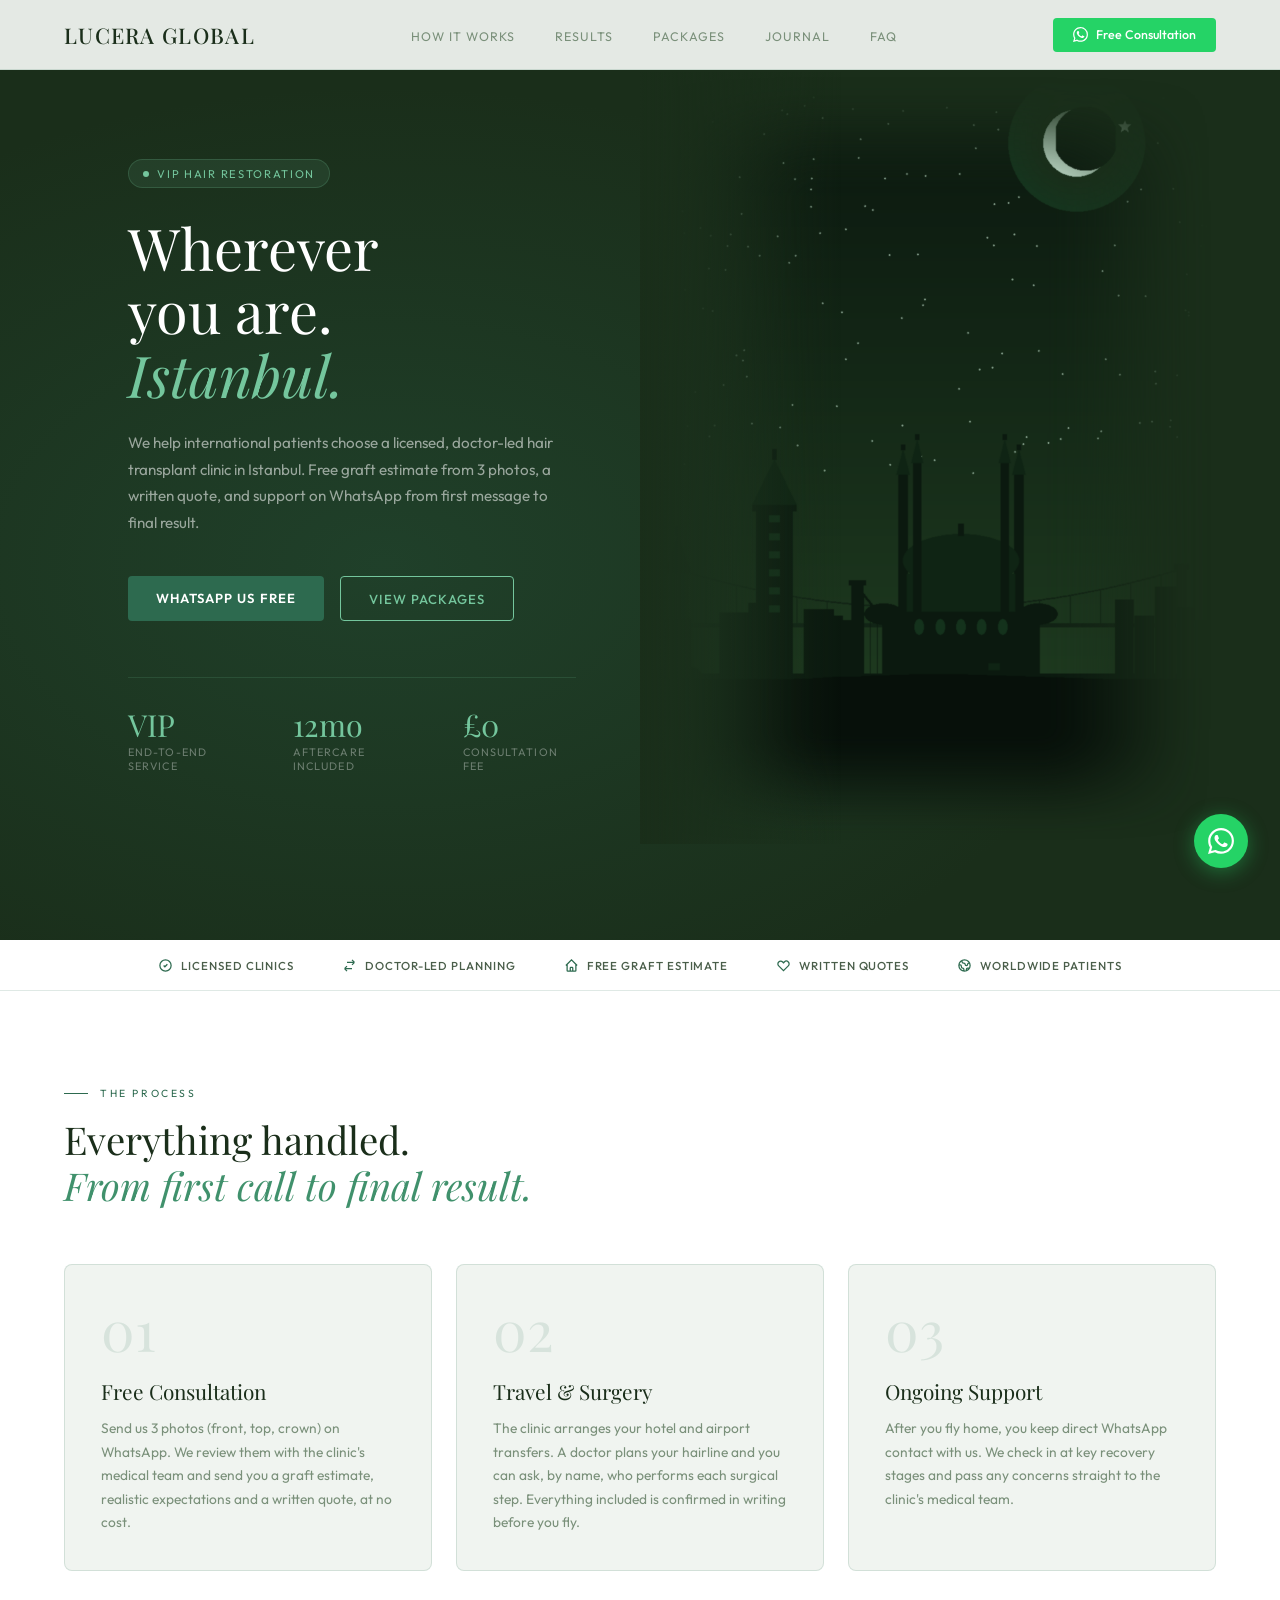
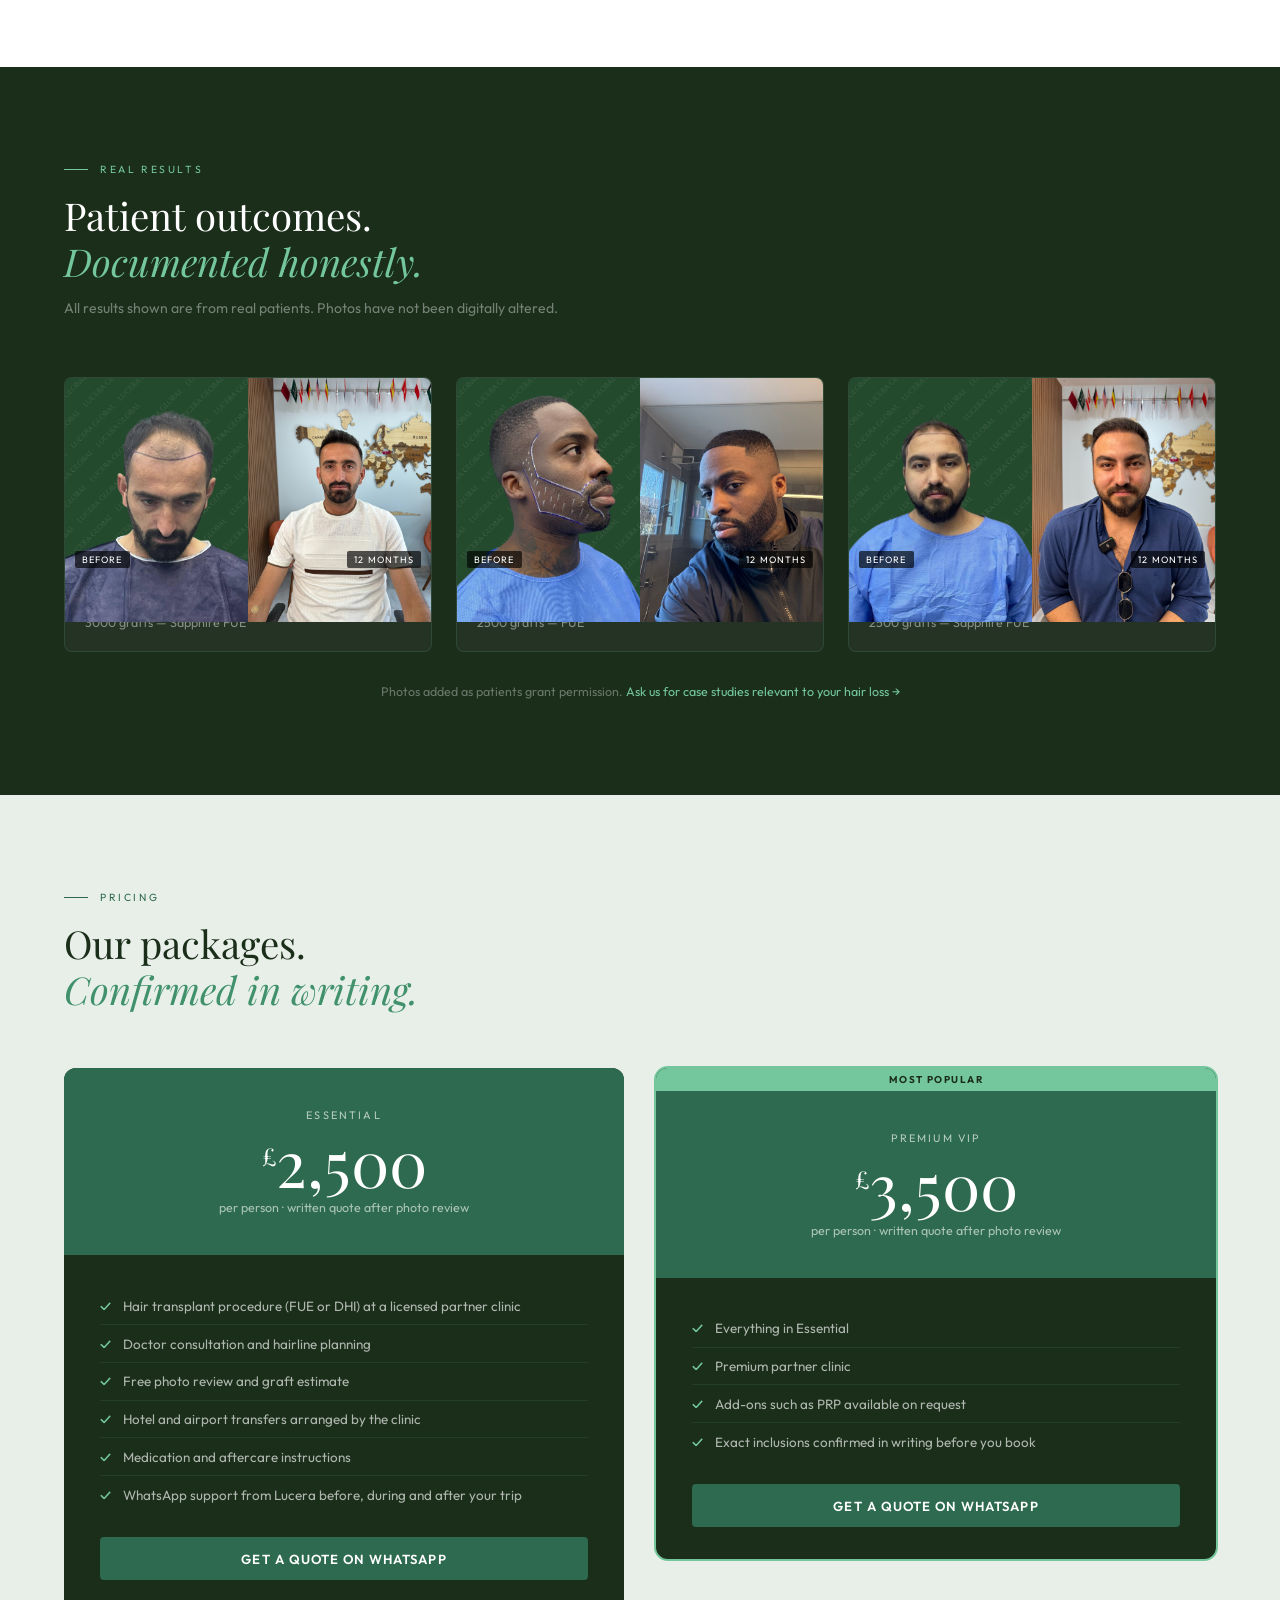
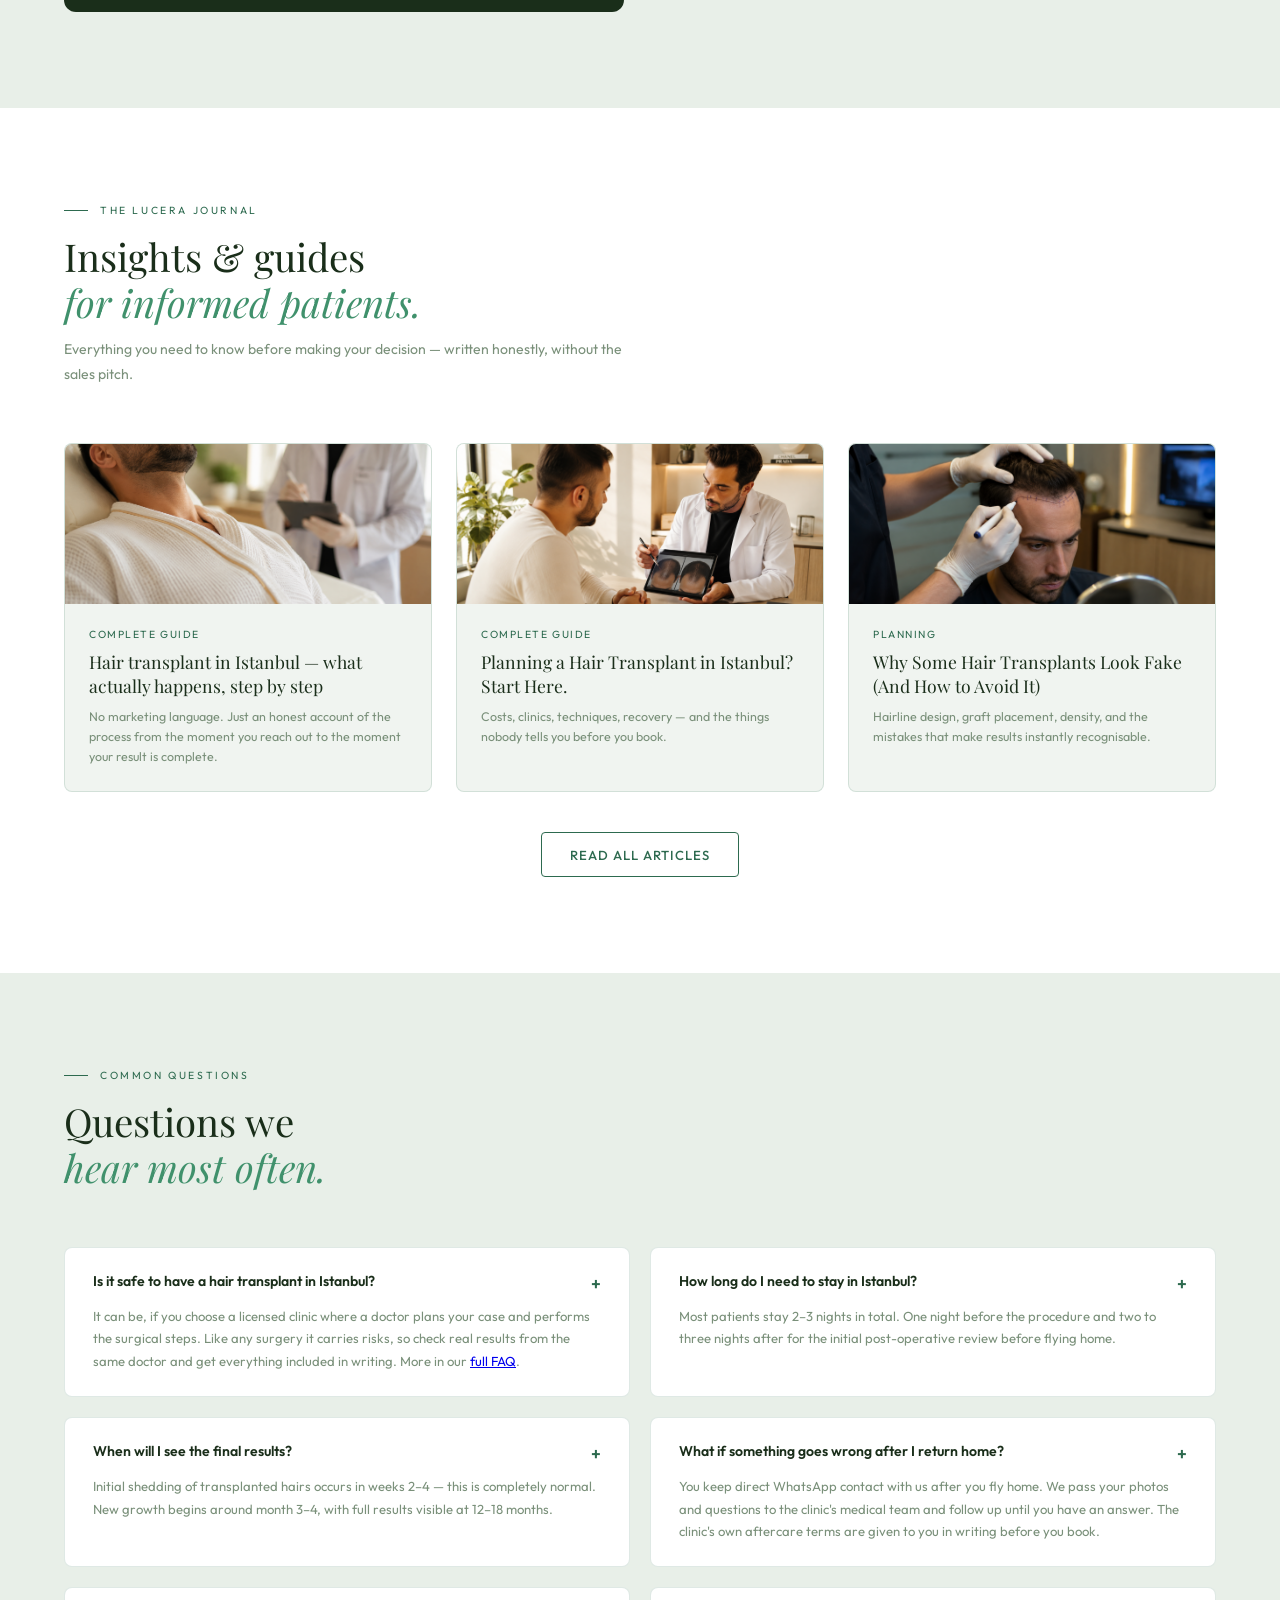
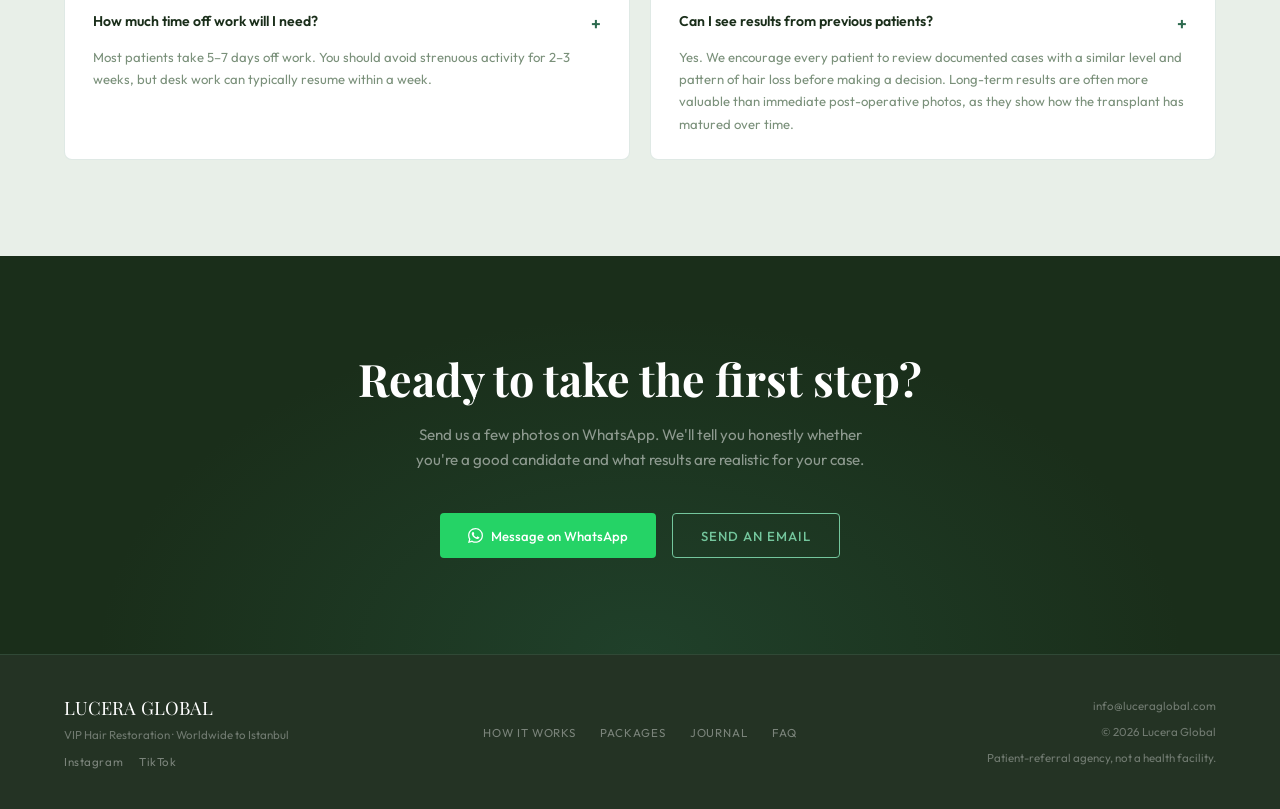
==== index.html @ 734858a4 "State that Lucera is a referral agency, not a health facility Co-Authored-By: Claude Opus 5.5 <norep" ====
<!DOCTYPE html>
<html lang="en">
<head>
<meta charset="UTF-8">
<meta name="viewport" content="width=device-width, initial-scale=1.0">
<title>Lucera Global — VIP Hair Restoration Worldwide to Istanbul</title>
<meta name="description" content="Lucera Global helps international patients choose a licensed, doctor-led hair transplant clinic in Istanbul. Free graft estimate from 3 photos, honest answers, support on WhatsApp.">
<link rel="canonical" href="https://luceraglobal.com/">
<link href="https://fonts.googleapis.com/css2?family=Playfair+Display:ital,wght@0,400;0,500;0,700;1,400&family=Outfit:wght@300;400;500;600&display=swap" rel="stylesheet">
<style>
*, *::before, *::after { box-sizing: border-box; margin: 0; padding: 0; }

:root {
  --bg: #f0f4f0;
  --bg-2: #e8efe8;
  --bg-dark: #1a2e1a;
  --bg-dark-2: #243324;
  --bg-dark-3: #2d3f2d;
  --green: #2d6a4f;
  --green-mid: #40916c;
  --green-light: #74c69d;
  --green-pale: rgba(45,106,79,0.08);
  --gold: #b5884a;
  --gold-light: #d4a55e;
  --white: #ffffff;
  --text: #1a2e1a;
  --text-mid: #4a5e4a;
  --muted: #7a907a;
  --border: rgba(45,106,79,0.15);
  --border-dark: rgba(116,198,157,0.15);
}

html { scroll-behavior: smooth; }
body {
  font-family: 'Outfit', sans-serif;
  background: var(--bg);
  color: var(--text);
  overflow-x: hidden;
}

.display { font-family: 'Playfair Display', serif; }

.eyebrow {
  font-size: 0.65rem;
  letter-spacing: 0.25em;
  text-transform: uppercase;
  color: var(--green);
  display: flex;
  align-items: center;
  gap: 0.75rem;
}
.eyebrow::before {
  content: '';
  width: 24px;
  height: 1px;
  background: var(--green);
  flex-shrink: 0;
}
.eyebrow.light { color: var(--green-light); }
.eyebrow.light::before { background: var(--green-light); }

/* NAV */
nav {
  position: fixed;
  top: 0; left: 0; right: 0;
  z-index: 100;
  padding: 1.1rem 4rem;
  display: flex;
  align-items: center;
  justify-content: space-between;
  background: rgba(240,244,240,0.95);
  backdrop-filter: blur(20px);
  border-bottom: 1px solid var(--border);
}

.nav-logo {
  font-family: 'Playfair Display', serif;
  font-size: 1.35rem;
  font-weight: 500;
  letter-spacing: 0.06em;
  color: var(--text);
  text-decoration: none;
}

.nav-links {
  display: flex;
  gap: 2.5rem;
  list-style: none;
}
.nav-links a {
  font-size: 0.78rem;
  letter-spacing: 0.08em;
  text-transform: uppercase;
  color: var(--muted);
  text-decoration: none;
  transition: color 0.2s;
}
.nav-links a:hover { color: var(--green); }

.btn-whatsapp {
  display: flex;
  align-items: center;
  gap: 0.5rem;
  background: #25D366;
  color: white;
  padding: 0.6rem 1.25rem;
  border-radius: 4px;
  font-size: 0.78rem;
  font-weight: 500;
  text-decoration: none;
  transition: opacity 0.2s;
}
.btn-whatsapp:hover { opacity: 0.88; }
.btn-whatsapp svg { width: 15px; height: 15px; fill: white; flex-shrink: 0; }

.btn-primary {
  background: var(--green);
  color: white;
  padding: 0.85rem 1.75rem;
  font-size: 0.82rem;
  font-weight: 600;
  letter-spacing: 0.08em;
  text-transform: uppercase;
  text-decoration: none;
  border-radius: 4px;
  border: none;
  cursor: pointer;
  transition: background 0.2s;
  display: inline-block;
}
.btn-primary:hover { background: var(--green-mid); }

.btn-outline {
  background: transparent;
  color: var(--green);
  padding: 0.85rem 1.75rem;
  font-size: 0.82rem;
  font-weight: 500;
  letter-spacing: 0.08em;
  text-transform: uppercase;
  text-decoration: none;
  border-radius: 4px;
  border: 1.5px solid var(--green);
  cursor: pointer;
  transition: all 0.2s;
  display: inline-block;
}
.btn-outline:hover { background: var(--green); color: white; }

.btn-outline-light {
  background: transparent;
  color: var(--green-light);
  padding: 0.85rem 1.75rem;
  font-size: 0.82rem;
  font-weight: 500;
  letter-spacing: 0.08em;
  text-transform: uppercase;
  text-decoration: none;
  border-radius: 4px;
  border: 1.5px solid var(--green-light);
  cursor: pointer;
  transition: all 0.2s;
  display: inline-block;
}
.btn-outline-light:hover { background: var(--green-light); color: var(--bg-dark); }

/* HERO */
.hero {
  min-height: 100vh;
  background: var(--bg-dark);
  display: grid;
  grid-template-columns: 1fr 1fr;
  padding-top: 72px;
  position: relative;
  overflow: hidden;
}

.hero::before {
  content: '';
  position: absolute;
  inset: 0;
  background: radial-gradient(ellipse at 30% 60%, rgba(45,106,79,0.3) 0%, transparent 60%);
  pointer-events: none;
}

.hero-left {
  padding: 5rem 4rem 4rem;
  display: flex;
  flex-direction: column;
  justify-content: center;
  position: relative;
  z-index: 1;
}

.hero-right {
  position: relative;
  overflow: hidden;
}
.hero-right::before {
  content: '';
  position: absolute;
  inset: 0;
  background: linear-gradient(to right, var(--bg-dark) 0%, transparent 35%);
  z-index: 1;
  pointer-events: none;
}
.hero-img-placeholder {
  width: 100%;
  height: 100%;
  background: linear-gradient(135deg, var(--bg-dark-2) 0%, var(--bg-dark-3) 100%);
  display: flex;
  align-items: center;
  justify-content: center;
  color: rgba(116,198,157,0.3);
  font-size: 0.75rem;
  letter-spacing: 0.15em;
  text-transform: uppercase;
}

.hero-badge {
  display: inline-flex;
  align-items: center;
  gap: 0.5rem;
  background: rgba(116,198,157,0.1);
  border: 1px solid rgba(116,198,157,0.2);
  color: var(--green-light);
  font-size: 0.7rem;
  letter-spacing: 0.15em;
  text-transform: uppercase;
  padding: 0.4rem 0.9rem;
  border-radius: 100px;
  margin-bottom: 1.75rem;
  width: fit-content;
}
.hero-badge-dot {
  width: 6px;
  height: 6px;
  background: var(--green-light);
  border-radius: 50%;
  animation: pulse 2s infinite;
}
@keyframes pulse {
  0%, 100% { opacity: 1; }
  50% { opacity: 0.4; }
}

.hero-title {
  font-family: 'Playfair Display', serif;
  font-size: clamp(2.8rem, 4.5vw, 4.2rem);
  font-weight: 400;
  line-height: 1.1;
  color: var(--white);
  margin-bottom: 1.5rem;
}
.hero-title em {
  font-style: italic;
  color: var(--green-light);
}

.hero-desc {
  font-size: 0.95rem;
  line-height: 1.75;
  color: rgba(255,255,255,0.55);
  max-width: 460px;
  margin-bottom: 2.5rem;
}

.hero-btns {
  display: flex;
  gap: 1rem;
  margin-bottom: 3.5rem;
  flex-wrap: wrap;
}

.hero-stats {
  display: flex;
  gap: 2.5rem;
  padding-top: 2rem;
  border-top: 1px solid rgba(116,198,157,0.15);
}
.stat-num {
  font-family: 'Playfair Display', serif;
  font-size: 1.9rem;
  color: var(--green-light);
  line-height: 1;
  margin-bottom: 0.25rem;
}
.stat-label {
  font-size: 0.68rem;
  letter-spacing: 0.1em;
  text-transform: uppercase;
  color: rgba(255,255,255,0.35);
}

/* TRUST BAR */
.trust-bar {
  background: var(--white);
  border-bottom: 1px solid var(--border);
  padding: 1.1rem 4rem;
  display: flex;
  align-items: center;
  justify-content: center;
  gap: 3rem;
  flex-wrap: wrap;
}
.trust-item {
  display: flex;
  align-items: center;
  gap: 0.5rem;
  font-size: 0.72rem;
  letter-spacing: 0.08em;
  text-transform: uppercase;
  color: var(--text-mid);
  font-weight: 500;
}
.trust-item svg { color: var(--green); width: 15px; height: 15px; flex-shrink: 0; }

/* SECTIONS */
section { padding: 6rem 4rem; }

.section-header { max-width: 580px; margin-bottom: 3.5rem; }
.section-header h2 {
  font-family: 'Playfair Display', serif;
  font-size: clamp(2rem, 3vw, 2.6rem);
  font-weight: 400;
  line-height: 1.2;
  margin-top: 1rem;
}
.section-header p {
  font-size: 0.88rem;
  line-height: 1.75;
  color: var(--muted);
  margin-top: 0.75rem;
}

/* HOW IT WORKS */
.how-it-works { background: var(--white); }

.steps-grid {
  display: grid;
  grid-template-columns: repeat(3, 1fr);
  gap: 1.5rem;
  margin-top: 2rem;
}
.step-card {
  background: var(--bg);
  border: 1px solid var(--border);
  border-radius: 8px;
  padding: 2.25rem;
  position: relative;
  transition: border-color 0.2s, transform 0.2s;
}
.step-card:hover { border-color: var(--green); transform: translateY(-3px); }
.step-num {
  font-family: 'Playfair Display', serif;
  font-size: 3.5rem;
  color: rgba(45,106,79,0.12);
  line-height: 1;
  margin-bottom: 1.25rem;
}
.step-title {
  font-family: 'Playfair Display', serif;
  font-size: 1.3rem;
  color: var(--text);
  margin-bottom: 0.75rem;
}
.step-desc { font-size: 0.86rem; line-height: 1.7; color: var(--muted); }

/* RESULTS */
.results { background: var(--bg-dark); }

.results-grid {
  display: grid;
  grid-template-columns: repeat(3, 1fr);
  gap: 1.5rem;
  margin-top: 2rem;
}
.result-card {
  background: var(--bg-dark-2);
  border: 1px solid var(--border-dark);
  border-radius: 8px;
  overflow: hidden;
  transition: border-color 0.2s;
}
.result-card:hover { border-color: rgba(116,198,157,0.4); }

.result-images {
  display: grid;
  grid-template-columns: 1fr 1fr;
  height: 190px;
  position: relative;
}
.result-img-placeholder {
  background: var(--bg-dark-3);
  display: flex;
  align-items: center;
  justify-content: center;
  color: rgba(116,198,157,0.25);
  font-size: 0.6rem;
  letter-spacing: 0.12em;
  text-transform: uppercase;
}
.result-img-placeholder.after { background: rgba(45,106,79,0.25); }
.result-label {
  position: absolute;
  bottom: 0.6rem;
  font-size: 0.58rem;
  letter-spacing: 0.12em;
  text-transform: uppercase;
  color: white;
  background: rgba(0,0,0,0.65);
  padding: 0.2rem 0.45rem;
  border-radius: 2px;
}
.result-label.before { left: 0.6rem; }
.result-label.after { right: 0.6rem; }

.result-info { padding: 1.1rem 1.25rem; }
.result-detail { font-size: 0.78rem; color: rgba(255,255,255,0.45); line-height: 1.5; }
.result-detail strong {
  color: var(--green-light);
  display: block;
  font-size: 0.65rem;
  letter-spacing: 0.1em;
  text-transform: uppercase;
  margin-bottom: 0.2rem;
}
.results-note { text-align: center; margin-top: 2rem; font-size: 0.78rem; color: rgba(255,255,255,0.35); }
.results-note a { color: var(--green-light); text-decoration: none; }

/* PACKAGE */
.package { background: var(--bg-2); }

.packages-grid {
  display: grid;
  grid-template-columns: repeat(auto-fit, minmax(280px, 1fr));
  gap: 2rem;
  margin-top: 2rem;
  align-items: start;
}

.package-card-wrap {
  background: var(--bg-dark);
  border-radius: 12px;
  overflow: hidden;
  transition: transform 0.2s;
}
.package-card-wrap:hover { transform: translateY(-4px); }
.package-card-wrap.featured {
  box-shadow: 0 0 0 2px var(--green-light);
}
.package-featured-badge {
  background: var(--green-light);
  color: var(--bg-dark);
  font-size: 0.62rem;
  letter-spacing: 0.15em;
  text-transform: uppercase;
  text-align: center;
  padding: 0.3rem;
  font-weight: 700;
}
.package-top {
  background: var(--green);
  padding: 2.5rem;
  text-align: center;
}
.package-from {
  font-size: 0.68rem;
  letter-spacing: 0.2em;
  text-transform: uppercase;
  color: rgba(255,255,255,0.65);
  margin-bottom: 0.5rem;
}
.package-price {
  font-family: 'Playfair Display', serif;
  font-size: 4rem;
  color: white;
  line-height: 1;
}
.package-currency { font-size: 1.5rem; vertical-align: super; }
.package-period { font-size: 0.78rem; color: rgba(255,255,255,0.6); margin-top: 0.4rem; }

.package-body { padding: 2rem 2.25rem; }
.package-includes { list-style: none; }
.package-includes li {
  display: flex;
  align-items: flex-start;
  gap: 0.75rem;
  font-size: 0.84rem;
  color: rgba(255,255,255,0.65);
  padding: 0.65rem 0;
  border-bottom: 1px solid rgba(116,198,157,0.1);
}
.package-includes li:last-child { border-bottom: none; }
.package-includes li::before { content: '✓'; color: var(--green-light); font-weight: 600; flex-shrink: 0; }
.package-body .btn-primary { width: 100%; text-align: center; margin-top: 1.5rem; }

.package-details h3 {
  font-family: 'Playfair Display', serif;
  font-size: 2rem;
  color: var(--text);
  margin-bottom: 1.25rem;
  line-height: 1.3;
}
.package-details p { font-size: 0.88rem; line-height: 1.8; color: var(--muted); margin-bottom: 2rem; }

.package-features { display: grid; grid-template-columns: 1fr 1fr; gap: 1.25rem; }
.feature-item { display: flex; flex-direction: column; gap: 0.2rem; }
.feature-icon { font-size: 1.2rem; margin-bottom: 0.2rem; }
.feature-title { font-size: 0.78rem; font-weight: 600; color: var(--text); }
.feature-desc { font-size: 0.72rem; color: var(--muted); line-height: 1.5; }

/* TESTIMONIALS */
.testimonials { background: var(--white); }

.testimonials-grid {
  display: grid;
  grid-template-columns: repeat(3, 1fr);
  gap: 1.5rem;
  margin-top: 2rem;
}
.testimonial-card {
  background: var(--bg);
  border: 1px solid var(--border);
  border-radius: 8px;
  padding: 2rem;
  transition: border-color 0.2s;
}
.testimonial-card:hover { border-color: var(--green); }
.testimonial-stars { color: var(--gold); font-size: 0.85rem; margin-bottom: 1rem; }
.testimonial-text { font-size: 0.86rem; line-height: 1.75; color: var(--muted); margin-bottom: 1.5rem; font-style: italic; }
.testimonial-author { display: flex; align-items: center; gap: 0.75rem; }
.author-avatar {
  width: 36px; height: 36px; border-radius: 50%;
  background: var(--green-pale);
  display: flex; align-items: center; justify-content: center;
  font-family: 'Playfair Display', serif;
  font-size: 0.9rem; color: var(--green); flex-shrink: 0;
  border: 1px solid var(--border);
}
.author-name { font-size: 0.82rem; font-weight: 600; color: var(--text); }
.author-location { font-size: 0.72rem; color: var(--muted); }

/* FAQ */
.faq { background: var(--bg-2); }
.faq-grid { display: grid; grid-template-columns: 1fr 1fr; gap: 1.25rem; margin-top: 2rem; }
.faq-item {
  background: var(--white);
  border: 1px solid var(--border);
  border-radius: 8px;
  padding: 1.5rem 1.75rem;
  cursor: pointer;
  transition: border-color 0.2s;
}
.faq-item:hover { border-color: var(--green); }
.faq-q {
  font-size: 0.88rem; font-weight: 600; color: var(--text);
  margin-bottom: 0.65rem;
  display: flex; justify-content: space-between; align-items: flex-start; gap: 1rem;
}
.faq-q span { color: var(--green); font-size: 1.1rem; flex-shrink: 0; }
.faq-a { font-size: 0.82rem; line-height: 1.7; color: var(--muted); }

/* JOURNAL */
.journal { background: var(--white); }
.journal-grid { display: grid; grid-template-columns: repeat(3, 1fr); gap: 1.5rem; margin-top: 2rem; }
.journal-card {
  background: var(--bg);
  border: 1px solid var(--border);
  border-radius: 8px;
  overflow: hidden;
  text-decoration: none;
  transition: border-color 0.2s, transform 0.2s;
  display: block;
}
.journal-card:hover { border-color: var(--green); transform: translateY(-3px); }
.journal-img {
  height: 160px;
  background: linear-gradient(135deg, var(--bg-dark) 0%, var(--bg-dark-2) 100%);
  display: flex; align-items: center; justify-content: center;
  color: rgba(116,198,157,0.3); font-size: 0.65rem; letter-spacing: 0.12em; text-transform: uppercase;
}
.journal-body { padding: 1.5rem; }
.journal-tag {
  font-size: 0.65rem; letter-spacing: 0.15em; text-transform: uppercase;
  color: var(--green); margin-bottom: 0.6rem;
}
.journal-title {
  font-family: 'Playfair Display', serif;
  font-size: 1.1rem; color: var(--text); line-height: 1.35; margin-bottom: 0.6rem;
}
.journal-desc { font-size: 0.78rem; color: var(--muted); line-height: 1.6; }
.journal-link { display: block; text-align: center; margin-top: 2.5rem; }

/* CTA */
.cta-section {
  background: var(--bg-dark);
  text-align: center;
  padding: 6rem 4rem;
  position: relative;
  overflow: hidden;
}
.cta-section::before {
  content: '';
  position: absolute;
  inset: 0;
  background: radial-gradient(ellipse at 50% 100%, rgba(45,106,79,0.3) 0%, transparent 60%);
  pointer-events: none;
}
.cta-title {
  font-family: 'Playfair Display', serif;
  font-size: clamp(2rem, 3.5vw, 2.8rem);
  color: white;
  margin-bottom: 1rem;
  line-height: 1.2;
  position: relative;
}
.cta-subtitle { font-size: 0.95rem; color: rgba(255,255,255,0.5); margin-bottom: 2.5rem; max-width: 480px; margin-left: auto; margin-right: auto; line-height: 1.7; position: relative; }
.cta-btns { display: flex; gap: 1rem; justify-content: center; flex-wrap: wrap; position: relative; }

/* FOOTER */
footer {
  background: var(--bg-dark-2);
  border-top: 1px solid var(--border-dark);
  padding: 2.5rem 4rem;
  display: grid;
  grid-template-columns: 1fr 1fr 1fr;
  gap: 2rem;
  align-items: center;
}
.footer-logo { font-family: 'Playfair Display', serif; font-size: 1.15rem; color: white; }
.footer-tagline { font-size: 0.72rem; color: rgba(255,255,255,0.35); margin-top: 0.4rem; }
.footer-social { display: flex; gap: 1rem; margin-top: 0.75rem; }
.footer-social a { font-size: 0.72rem; color: rgba(255,255,255,0.4); text-decoration: none; letter-spacing: 0.05em; transition: color 0.2s; }
.footer-social a:hover { color: var(--green-light); }
.footer-links { display: flex; gap: 1.5rem; justify-content: center; flex-wrap: wrap; }
.footer-links a { font-size: 0.72rem; letter-spacing: 0.08em; text-transform: uppercase; color: rgba(255,255,255,0.4); text-decoration: none; transition: color 0.2s; }
.footer-links a:hover { color: var(--green-light); }
.footer-right { text-align: right; font-size: 0.72rem; color: rgba(255,255,255,0.35); line-height: 1.7; }

/* WHATSAPP FLOAT */
.whatsapp-float {
  position: fixed; bottom: 2rem; right: 2rem; z-index: 99;
  width: 54px; height: 54px; background: #25D366;
  border-radius: 50%; display: flex; align-items: center; justify-content: center;
  box-shadow: 0 4px 20px rgba(37,211,102,0.4);
  text-decoration: none; transition: transform 0.2s;
}
.whatsapp-float:hover { transform: scale(1.08); }
.whatsapp-float svg { width: 26px; height: 26px; fill: white; }

/* MOBILE */
@media (max-width: 900px) {
  nav { padding: 1rem 1.5rem; }
  .nav-links { display: none; }
  .hero { grid-template-columns: 1fr; }
  .hero-right { display: none; }
  .hero-left { padding: 4.5rem 1.5rem 3rem; }
  section { padding: 4rem 1.5rem; }
  .steps-grid, .results-grid, .testimonials-grid, .journal-grid, .packages-grid { grid-template-columns: 1fr; }
  .faq-grid { grid-template-columns: 1fr; }
  .package-inner { grid-template-columns: 1fr; }
  footer { grid-template-columns: 1fr; text-align: center; }
  .footer-right, .footer-social { text-align: center; justify-content: center; }
  .footer-links { justify-content: center; }
  .trust-bar { padding: 1rem 1.5rem; gap: 1.5rem; }
  .cta-section { padding: 4rem 1.5rem; }
}

@keyframes fadeUp {
  from { opacity: 0; transform: translateY(18px); }
  to { opacity: 1; transform: translateY(0); }
}
.hero-left > * { animation: fadeUp 0.65s ease both; }
.hero-badge { animation-delay: 0.05s; }
.hero-title { animation-delay: 0.15s; }
.hero-desc { animation-delay: 0.25s; }
.hero-btns { animation-delay: 0.35s; }
.hero-stats { animation-delay: 0.45s; }
</style>
  <script src="https://identity.netlify.com/v1/netlify-identity-widget.js"></script>
<script type="application/ld+json">{"@context": "https://schema.org", "@type": "Organization", "name": "Lucera Global", "url": "https://luceraglobal.com/", "logo": "https://luceraglobal.com/images/logo.png", "description": "Patient-referral agency that helps international patients choose a licensed hair transplant clinic in Istanbul.", "email": "info@luceraglobal.com", "telephone": "+44 7853 745956", "areaServed": "Worldwide", "sameAs": ["https://instagram.com/luceraglobal", "https://tiktok.com/@luceraglobal"], "contactPoint": {"@type": "ContactPoint", "telephone": "+44 7853 745956", "contactType": "customer service", "availableLanguage": ["English", "Arabic", "Turkish"]}}</script>
</head>
<body>

<!-- NAV -->
<nav>
  <a href="/" class="nav-logo display">LUCERA GLOBAL</a>
  <ul class="nav-links">
    <li><a href="#how-it-works">How It Works</a></li>
    <li><a href="#results">Results</a></li>
    <li><a href="#package">Packages</a></li>
    <li><a href="#journal">Journal</a></li>
    <li><a href="#faq">FAQ</a></li>
  </ul>
  <a href="https://wa.me/447853745956" class="btn-whatsapp" target="_blank">
    <svg viewBox="0 0 24 24"><path d="M17.472 14.382c-.297-.149-1.758-.867-2.03-.967-.273-.099-.471-.148-.67.15-.197.297-.767.966-.94 1.164-.173.199-.347.223-.644.075-.297-.15-1.255-.463-2.39-1.475-.883-.788-1.48-1.761-1.653-2.059-.173-.297-.018-.458.13-.606.134-.133.298-.347.446-.52.149-.174.198-.298.298-.497.099-.198.05-.371-.025-.52-.075-.149-.669-1.612-.916-2.207-.242-.579-.487-.5-.669-.51-.173-.008-.371-.01-.57-.01-.198 0-.52.074-.792.372-.272.297-1.04 1.016-1.04 2.479 0 1.462 1.065 2.875 1.213 3.074.149.198 2.096 3.2 5.077 4.487.709.306 1.262.489 1.694.625.712.227 1.36.195 1.871.118.571-.085 1.758-.719 2.006-1.413.248-.694.248-1.289.173-1.413-.074-.124-.272-.198-.57-.347m-5.421 7.403h-.004a9.87 9.87 0 01-5.031-1.378l-.361-.214-3.741.982.998-3.648-.235-.374a9.86 9.86 0 01-1.51-5.26c.001-5.45 4.436-9.884 9.888-9.884 2.64 0 5.122 1.03 6.988 2.898a9.825 9.825 0 012.893 6.994c-.003 5.45-4.437 9.884-9.885 9.884m8.413-18.297A11.815 11.815 0 0012.05 0C5.495 0 .16 5.335.157 11.892c0 2.096.547 4.142 1.588 5.945L.057 24l6.305-1.654a11.882 11.882 0 005.683 1.448h.005c6.554 0 11.89-5.335 11.893-11.893a11.821 11.821 0 00-3.48-8.413z"/></svg>
    Free Consultation
  </a>
</nav>

<!-- HERO -->
<section class="hero">
  <div class="hero-left">
    <div class="hero-badge">
      <span class="hero-badge-dot"></span>
      VIP Hair Restoration
    </div>
    <h1 class="hero-title display">
      Wherever<br>you are.<br>
      <em>Istanbul.</em>
    </h1>
    <p class="hero-desc">
      We help international patients choose a licensed, doctor-led hair transplant clinic in Istanbul. Free graft estimate from 3 photos, a written quote, and support on WhatsApp from first message to final result.
    </p>
    <div class="hero-btns">
      <a href="https://wa.me/447853745956" class="btn-primary" target="_blank">WhatsApp Us Free</a>
      <a href="#package" class="btn-outline-light">View Packages</a>
    </div>
    <div class="hero-stats">
      <div>
        <div class="stat-num display">VIP</div>
        <div class="stat-label">End-to-End Service</div>
      </div>
      <div>
        <div class="stat-num display">12mo</div>
        <div class="stat-label">Aftercare Included</div>
      </div>
      <div>
        <div class="stat-num display">£0</div>
        <div class="stat-label">Consultation Fee</div>
      </div>
    </div>
  </div>
  <div class="hero-right">
    <div class="hero-img-placeholder">Hero Image</div>
  </div>
</section>

<!-- TRUST BAR -->
<div class="trust-bar">
  <div class="trust-item">
    <svg viewBox="0 0 24 24" fill="none" stroke="currentColor" stroke-width="2"><path d="M9 12l2 2 4-4m6 2a9 9 0 11-18 0 9 9 0 0118 0z"/></svg>
    Licensed Clinics
  </div>
  <div class="trust-item">
    <svg viewBox="0 0 24 24" fill="none" stroke="currentColor" stroke-width="2"><path d="M8 7h12m0 0l-4-4m4 4l-4 4m0 6H4m0 0l4 4m-4-4l4-4"/></svg>
    Doctor-Led Planning
  </div>
  <div class="trust-item">
    <svg viewBox="0 0 24 24" fill="none" stroke="currentColor" stroke-width="2"><path d="M3 12l2-2m0 0l7-7 7 7M5 10v10a1 1 0 001 1h3m10-11l2 2m-2-2v10a1 1 0 01-1 1h-3m-6 0a1 1 0 001-1v-4a1 1 0 011-1h2a1 1 0 011 1v4a1 1 0 001 1m-6 0h6"/></svg>
    Free Graft Estimate
  </div>
  <div class="trust-item">
    <svg viewBox="0 0 24 24" fill="none" stroke="currentColor" stroke-width="2"><path d="M4.318 6.318a4.5 4.5 0 000 6.364L12 20.364l7.682-7.682a4.5 4.5 0 00-6.364-6.364L12 7.636l-1.318-1.318a4.5 4.5 0 00-6.364 0z"/></svg>
    Written Quotes
  </div>
  <div class="trust-item">
    <svg viewBox="0 0 24 24" fill="none" stroke="currentColor" stroke-width="2"><path d="M3.055 11H5a2 2 0 012 2v1a2 2 0 002 2 2 2 0 012 2v2.945M8 3.935V5.5A2.5 2.5 0 0010.5 8h.5a2 2 0 012 2 2 2 0 104 0 2 2 0 012-2h1.064M15 20.488V18a2 2 0 012-2h3.064M21 12a9 9 0 11-18 0 9 9 0 0118 0z"/></svg>
    Worldwide Patients
  </div>
</div>

<!-- HOW IT WORKS -->
<section class="how-it-works" id="how-it-works">
  <div class="section-header">
    <div class="eyebrow">The Process</div>
    <h2 class="display">Everything handled.<br><em style="color:var(--green-mid)">From first call to final result.</em></h2>
  </div>
  <div class="steps-grid">
    <div class="step-card">
      <div class="step-num display">01</div>
      <div class="step-title display">Free Consultation</div>
      <p class="step-desc">Send us 3 photos (front, top, crown) on WhatsApp. We review them with the clinic's medical team and send you a graft estimate, realistic expectations and a written quote, at no cost.</p>
    </div>
    <div class="step-card">
      <div class="step-num display">02</div>
      <div class="step-title display">Travel & Surgery</div>
      <p class="step-desc">The clinic arranges your hotel and airport transfers. A doctor plans your hairline and you can ask, by name, who performs each surgical step. Everything included is confirmed in writing before you fly.</p>
    </div>
    <div class="step-card">
      <div class="step-num display">03</div>
      <div class="step-title display">Ongoing Support</div>
      <p class="step-desc">After you fly home, you keep direct WhatsApp contact with us. We check in at key recovery stages and pass any concerns straight to the clinic's medical team.</p>
    </div>
  </div>
</section>

<!-- RESULTS -->
<section class="results" id="results">
  <div class="section-header">
    <div class="eyebrow light">Real Results</div>
    <h2 class="display" style="color:white;">Patient outcomes.<br><em style="color:var(--green-light)">Documented honestly.</em></h2>
    <p style="color:rgba(255,255,255,0.4)">All results shown are from real patients. Photos have not been digitally altered.</p>
  </div>
  <div class="results-grid" id="results-grid">
    <div class="result-card">
      <div class="result-images">
        <div class="result-img-placeholder">Before</div>
        <div class="result-img-placeholder after">After</div>
        <span class="result-label before">Before</span>
        <span class="result-label after">12 Months</span>
      </div>
      <div class="result-info">
        <div class="result-detail"><strong>Procedure</strong>3,200 grafts — FUE Sapphire</div>
      </div>
    </div>
    <div class="result-card">
      <div class="result-images">
        <div class="result-img-placeholder">Before</div>
        <div class="result-img-placeholder after">After</div>
        <span class="result-label before">Before</span>
        <span class="result-label after">10 Months</span>
      </div>
      <div class="result-info">
        <div class="result-detail"><strong>Procedure</strong>2,800 grafts — DHI</div>
      </div>
    </div>
    <div class="result-card">
      <div class="result-images">
        <div class="result-img-placeholder">Before</div>
        <div class="result-img-placeholder after">After</div>
        <span class="result-label before">Before</span>
        <span class="result-label after">14 Months</span>
      </div>
      <div class="result-info">
        <div class="result-detail"><strong>Procedure</strong>4,100 grafts — FUE Sapphire</div>
      </div>
    </div>
  </div>
  <p class="results-note">Photos added as patients grant permission. <a href="https://wa.me/447853745956">Ask us for case studies relevant to your hair loss →</a></p>
</section>

<!-- PACKAGE -->
<section class="package" id="package">
  <div class="section-header">
    <div class="eyebrow">Pricing</div>
    <h2 class="display">Our packages.<br><em style="color:var(--green-mid)">Confirmed in writing.</em></h2>
  </div>
  <div class="packages-grid" id="packages-grid">
    <!-- Rendered by JS -->
  </div>
<!-- end hidden package-inner -->
</section>
<section class="journal" id="journal">
  <div class="section-header">
    <div class="eyebrow">The Lucera Journal</div>
    <h2 class="display">Insights & guides<br><em style="color:var(--green-mid)">for informed patients.</em></h2>
    <p>Everything you need to know before making your decision — written honestly, without the sales pitch.</p>
  </div>
  <div class="journal-grid" id="journal-grid">
    <a href="/blog" class="journal-card">
      <div class="journal-img">Article Image</div>
      <div class="journal-body">
        <div class="journal-tag">Complete Guide</div>
        <div class="journal-title display">Hair Transplant in Istanbul: Complete Guide for International Patients</div>
        <div class="journal-desc">Everything you need to know before booking — costs, clinic standards, techniques, and what to expect.</div>
      </div>
    </a>
    <a href="/blog" class="journal-card">
      <div class="journal-img">Article Image</div>
      <div class="journal-body">
        <div class="journal-tag">Recovery</div>
        <div class="journal-title display">Month by Month: What to Expect After Your Hair Transplant</div>
        <div class="journal-desc">A realistic timeline covering shock loss, new growth, and when you'll see final results.</div>
      </div>
    </a>
    <a href="/blog" class="journal-card">
      <div class="journal-img">Article Image</div>
      <div class="journal-body">
        <div class="journal-tag">Planning</div>
        <div class="journal-title display">FUE vs DHI: Which Technique Is Right for Your Hair Loss?</div>
        <div class="journal-desc">The key differences explained — and how to know which approach suits your specific pattern.</div>
      </div>
    </a>
  </div>
  <div class="journal-link">
    <a href="/blog" class="btn-outline">Read All Articles</a>
  </div>
</section>

<!-- FAQ -->
<section class="faq" id="faq">
  <div class="section-header">
    <div class="eyebrow">Common Questions</div>
    <h2 class="display">Questions we<br><em style="color:var(--green-mid)">hear most often.</em></h2>
  </div>
  <div class="faq-grid" id="faq-grid">
    <div class="faq-item">
      <div class="faq-q">Is it safe to have a hair transplant in Istanbul? <span>+</span></div>
      <div class="faq-a">It can be, if you choose a licensed clinic where a doctor plans your case and performs the surgical steps. Like any surgery it carries risks, so check real results from the same doctor and get everything included in writing. More in our <a href="/faq">full FAQ</a>.</div>
    </div>
    <div class="faq-item">
      <div class="faq-q">How long do I need to stay in Istanbul? <span>+</span></div>
      <div class="faq-a">Most patients stay 3–4 nights in total. One night before the procedure and two to three nights after for the initial post-operative review before flying home.</div>
    </div>
    <div class="faq-item">
      <div class="faq-q">When will I see the final results? <span>+</span></div>
      <div class="faq-a">Initial shedding of transplanted hairs occurs in weeks 2–4 — this is completely normal. New growth begins around month 3–4, with full results visible at 12–18 months.</div>
    </div>
    <div class="faq-item">
      <div class="faq-q">What if something goes wrong after I return home? <span>+</span></div>
      <div class="faq-a">You keep direct WhatsApp contact with us after you fly home. We pass your photos and questions to the clinic's medical team and follow up until you have an answer. The clinic's own aftercare terms are given to you in writing before you book.</div>
    </div>
    <div class="faq-item">
      <div class="faq-q">How much time off work will I need? <span>+</span></div>
      <div class="faq-a">Most patients take 5–7 days off work. You should avoid strenuous activity for 2–3 weeks, but desk work can typically resume within a week.</div>
    </div>
    <div class="faq-item">
      <div class="faq-q">Can I see results from previous patients? <span>+</span></div>
      <div class="faq-a">Yes. Message us on WhatsApp and we'll share documented results from patients with similar hair loss patterns to yours.</div>
    </div>
  </div>
</section>

<!-- CTA -->
<div class="cta-section">
  <h2 class="cta-title display">Ready to take the first step?</h2>
  <p class="cta-subtitle">Send us a few photos on WhatsApp. We'll tell you honestly whether you're a good candidate and what results are realistic for your case.</p>
  <div class="cta-btns">
    <a href="https://wa.me/447853745956" class="btn-whatsapp" target="_blank" style="padding:0.9rem 1.75rem;font-size:0.82rem;">
      <svg viewBox="0 0 24 24"><path d="M17.472 14.382c-.297-.149-1.758-.867-2.03-.967-.273-.099-.471-.148-.67.15-.197.297-.767.966-.94 1.164-.173.199-.347.223-.644.075-.297-.15-1.255-.463-2.39-1.475-.883-.788-1.48-1.761-1.653-2.059-.173-.297-.018-.458.13-.606.134-.133.298-.347.446-.52.149-.174.198-.298.298-.497.099-.198.05-.371-.025-.52-.075-.149-.669-1.612-.916-2.207-.242-.579-.487-.5-.669-.51-.173-.008-.371-.01-.57-.01-.198 0-.52.074-.792.372-.272.297-1.04 1.016-1.04 2.479 0 1.462 1.065 2.875 1.213 3.074.149.198 2.096 3.2 5.077 4.487.709.306 1.262.489 1.694.625.712.227 1.36.195 1.871.118.571-.085 1.758-.719 2.006-1.413.248-.694.248-1.289.173-1.413-.074-.124-.272-.198-.57-.347m-5.421 7.403h-.004a9.87 9.87 0 01-5.031-1.378l-.361-.214-3.741.982.998-3.648-.235-.374a9.86 9.86 0 01-1.51-5.26c.001-5.45 4.436-9.884 9.888-9.884 2.64 0 5.122 1.03 6.988 2.898a9.825 9.825 0 012.893 6.994c-.003 5.45-4.437 9.884-9.885 9.884m8.413-18.297A11.815 11.815 0 0012.05 0C5.495 0 .16 5.335.157 11.892c0 2.096.547 4.142 1.588 5.945L.057 24l6.305-1.654a11.882 11.882 0 005.683 1.448h.005c6.554 0 11.89-5.335 11.893-11.893a11.821 11.821 0 00-3.48-8.413z"/></svg>
      Message on WhatsApp
    </a>
    <a href="mailto:info@luceraglobal.com" class="btn-outline-light">Send an Email</a>
  </div>
</div>

<!-- FOOTER -->
<footer>
  <div>
    <div class="footer-logo display">LUCERA GLOBAL</div>
    <div class="footer-tagline">VIP Hair Restoration · Worldwide to Istanbul</div>
    <div class="footer-social">
      <a href="https://instagram.com/luceraglobal" target="_blank">Instagram</a>
      <a href="https://tiktok.com/@luceraglobal" target="_blank">TikTok</a>
    </div>
  </div>
  <div class="footer-links">
    <a href="#how-it-works">How It Works</a>
    <a href="#package">Packages</a>
    <a href="#journal">Journal</a>
    <a href="/faq">FAQ</a>
  </div>
  <div class="footer-right">
    <div>info@luceraglobal.com</div>
    <div style="margin-top:0.4rem">© 2026 Lucera Global</div>
    <div style="margin-top:0.4rem">Patient-referral agency, not a health facility.</div>
  </div>
</footer>

<!-- WHATSAPP FLOAT -->
<a href="#" class="whatsapp-float" id="waFloat" target="_blank" aria-label="WhatsApp">
  <svg viewBox="0 0 24 24"><path d="M17.472 14.382c-.297-.149-1.758-.867-2.03-.967-.273-.099-.471-.148-.67.15-.197.297-.767.966-.94 1.164-.173.199-.347.223-.644.075-.297-.15-1.255-.463-2.39-1.475-.883-.788-1.48-1.761-1.653-2.059-.173-.297-.018-.458.13-.606.134-.133.298-.347.446-.52.149-.174.198-.298.298-.497.099-.198.05-.371-.025-.52-.075-.149-.669-1.612-.916-2.207-.242-.579-.487-.5-.669-.51-.173-.008-.371-.01-.57-.01-.198 0-.52.074-.792.372-.272.297-1.04 1.016-1.04 2.479 0 1.462 1.065 2.875 1.213 3.074.149.198 2.096 3.2 5.077 4.487.709.306 1.262.489 1.694.625.712.227 1.36.195 1.871.118.571-.085 1.758-.719 2.006-1.413.248-.694.248-1.289.173-1.413-.074-.124-.272-.198-.57-.347m-5.421 7.403h-.004a9.87 9.87 0 01-5.031-1.378l-.361-.214-3.741.982.998-3.648-.235-.374a9.86 9.86 0 01-1.51-5.26c.001-5.45 4.436-9.884 9.888-9.884 2.64 0 5.122 1.03 6.988 2.898a9.825 9.825 0 012.893 6.994c-.003 5.45-4.437 9.884-9.885 9.884m8.413-18.297A11.815 11.815 0 0012.05 0C5.495 0 .16 5.335.157 11.892c0 2.096.547 4.142 1.588 5.945L.057 24l6.305-1.654a11.882 11.882 0 005.683 1.448h.005c6.554 0 11.89-5.335 11.893-11.893a11.821 11.821 0 00-3.48-8.413z"/></svg>
</a>

<script>
// ── FETCH ALL DATA & RENDER ──
async function loadData(file) {
  try {
    const r = await fetch('/_data/' + file + '.json?v=' + Date.now());
    if (!r.ok) throw new Error();
    return await r.json();
  } catch(e) {
    return null;
  }
}

async function init() {
  const [settings, packages, articles, results, faq] = await Promise.all([
    loadData('settings'),
    loadData('packages'),
    loadData('articles'),
    loadData('results'),
    loadData('faq')
  ]);

  if (!settings) return;

  // ── WhatsApp ──
  const waUrl = 'https://wa.me/' + (settings.whatsapp || '').replace(/\D/g, '');
  document.querySelectorAll('a[href*="wa.me"]').forEach(el => el.href = waUrl);
  const waFloat = document.getElementById('waFloat');
  if (waFloat) waFloat.href = waUrl;

  // ── Email ──
  document.querySelectorAll('a[href*="mailto"]').forEach(el => {
    el.href = 'mailto:' + settings.email;
    if (el.textContent.includes('@')) el.textContent = settings.email;
  });
  document.querySelectorAll('.footer-email').forEach(el => el.textContent = settings.email);

  // ── Social ──
  document.querySelectorAll('a[href*="instagram"]').forEach(el => el.href = settings.instagram);
  document.querySelectorAll('a[href*="tiktok"]').forEach(el => el.href = settings.tiktok);

  // ── Hero Image ──
  const heroRight = document.querySelector('.hero-right');
  if (heroRight) {
    if (settings.hero_image) {
      heroRight.innerHTML = '<img src="' + settings.hero_image + '" style="width:100%;height:100%;object-fit:cover;" alt="Hero">';
    } else {
      heroRight.innerHTML = '<div class="hero-img-placeholder">Hero Image</div>';
    }
  }

  // ── Packages ──
  const packagesEl = document.getElementById('packages-grid');
  if (packagesEl && packages && packages.length) {
    // packages.json is either a plain array OR {packages: [...]}
    const pkgList = Array.isArray(packages) ? packages : (packages.packages || []);
    packagesEl.innerHTML = pkgList.map(p => `
      <div class="package-card-wrap${p.featured ? ' featured' : ''}">
        ${p.featured ? '<div class="package-featured-badge">Most Popular</div>' : ''}
        <div class="package-top">
          <div class="package-from">${p.name}</div>
          <div class="package-price display"><span class="package-currency">${p.currency}</span>${p.price}</div>
          <div class="package-period">${p.period}</div>
        </div>
        <div class="package-body">
          <ul class="package-includes">
            ${(p.includes || []).map(i => '<li>' + i + '</li>').join('')}
          </ul>
          <a href="${waUrl}" class="btn-primary" target="_blank" style="width:100%;text-align:center;margin-top:1.5rem;display:block;">Get a Quote on WhatsApp</a>
        </div>
      </div>
    `).join('');
  }

  // ── Articles / Journal ──
  const journalEl = document.getElementById('journal-grid');
  if (journalEl && articles && articles.length) {
    const artList = Array.isArray(articles) ? articles : (articles.articles || []);
    journalEl.innerHTML = artList.map(a => `
      <a href="${a.url || '/blog'}" class="journal-card">
        <div class="journal-img">${a.image ? '<img src="' + a.image + '" style="width:100%;height:100%;object-fit:cover;" alt="">' : 'Article Image'}</div>
        <div class="journal-body">
          <div class="journal-tag">${a.tag}</div>
          <div class="journal-title display">${a.title}</div>
          <div class="journal-desc">${a.desc}</div>
        </div>
      </a>
    `).join('');
  }

  // ── Before/After Results ──
  const resultsEl = document.getElementById('results-grid');
  if (resultsEl) {
    const resList = Array.isArray(results) ? results : (results ? results.results || [] : []);
    if (!resList.length) {
      resultsEl.innerHTML = '<div style="grid-column:1/-1;text-align:center;padding:3rem;color:#7a907a;font-size:0.85rem;">Patient results will be added here. <a href="' + waUrl + '" style="color:var(--green)">Ask us for case studies →</a></div>';
    } else {
      resultsEl.innerHTML = resList.map(r => `
        <div class="result-card">
          <div class="result-images" style="display:grid;grid-template-columns:1fr 1fr;height:200px;position:relative;">
            ${r.before ? '<img src="' + r.before + '" style="width:100%;height:100%;object-fit:cover;" alt="Before">' : '<div class="result-img-placeholder">Before</div>'}
            ${r.after ? '<img src="' + r.after + '" style="width:100%;height:100%;object-fit:cover;" alt="After">' : '<div class="result-img-placeholder after">After</div>'}
            <span class="result-label before">Before</span>
            <span class="result-label after">${r.months || '12'} Months</span>
          </div>
          <div class="result-info">
            <div class="result-detail">
              ${r.grafts ? '<strong>Procedure</strong>' + r.grafts + ' grafts' + (r.technique ? ' — ' + r.technique : '') : ''}
            </div>
          </div>
        </div>
      `).join('');
    }
  }

  // ── FAQ ──
  const faqEl = document.getElementById('faq-grid');
  if (faqEl && faq && faq.length) {
    const faqList = Array.isArray(faq) ? faq : (faq.faq || []);
    faqEl.innerHTML = faqList.map(f => `
      <div class="faq-item">
        <div class="faq-q">${f.question} <span>+</span></div>
        <div class="faq-a">${f.answer}</div>
      </div>
    `).join('');
  }
}

// ── FAQ TOGGLE ──
document.addEventListener('click', e => {
  const item = e.target.closest('.faq-item');
  if (item) {
    const a = item.querySelector('.faq-a');
    const span = item.querySelector('.faq-q span');
    const open = item.classList.toggle('open');
    if (a) a.style.display = open ? 'block' : 'none';
    if (span) span.textContent = open ? '−' : '+';
  }
});

init();
</script>

<script>
  if (window.netlifyIdentity) {
    window.netlifyIdentity.on("init", user => {
      if (!user) {
        window.netlifyIdentity.on("login", () => {
          document.location.href = "/admin/";
        });
      }
    });
  }
  // If invite/recovery token lands on homepage, redirect to admin
  if (window.location.hash && (window.location.hash.includes('invite_token') || window.location.hash.includes('recovery_token'))) {
    window.location.href = '/admin/' + window.location.hash;
  }
</script>
</body>
</html>
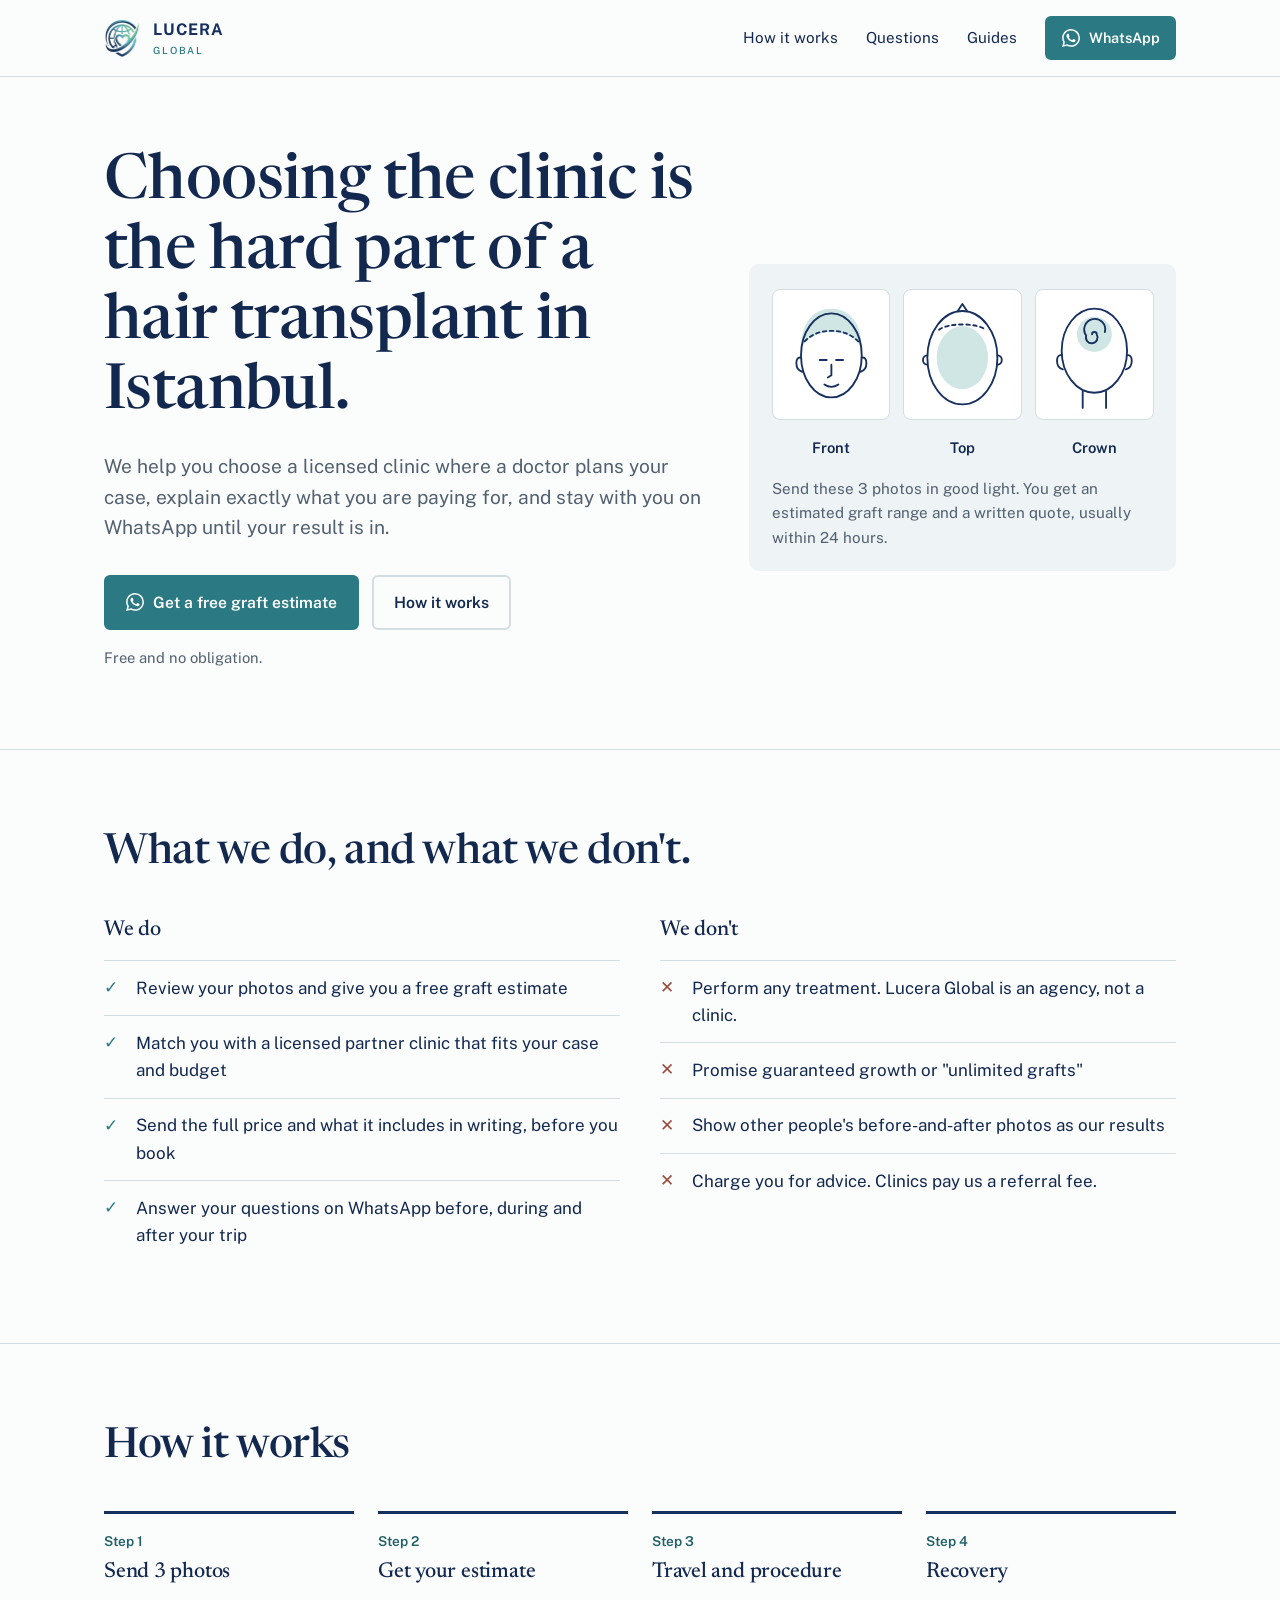
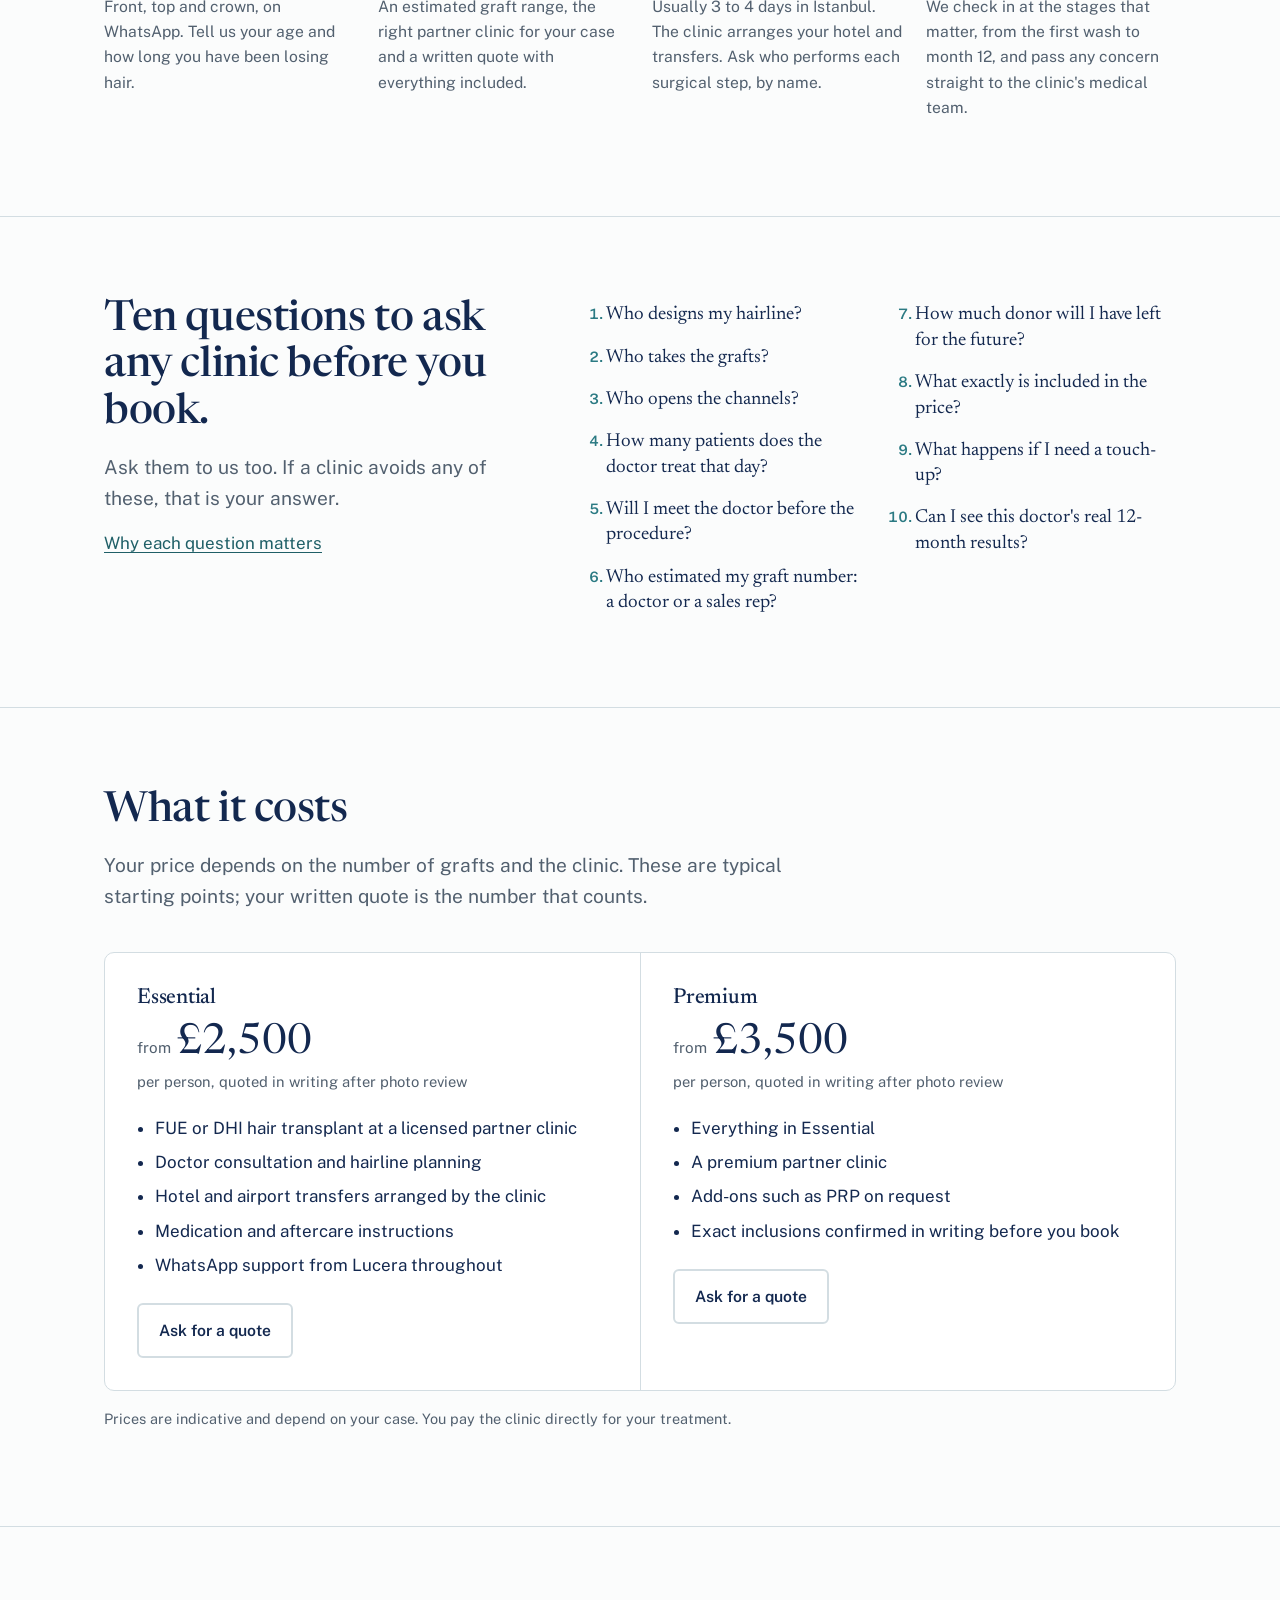
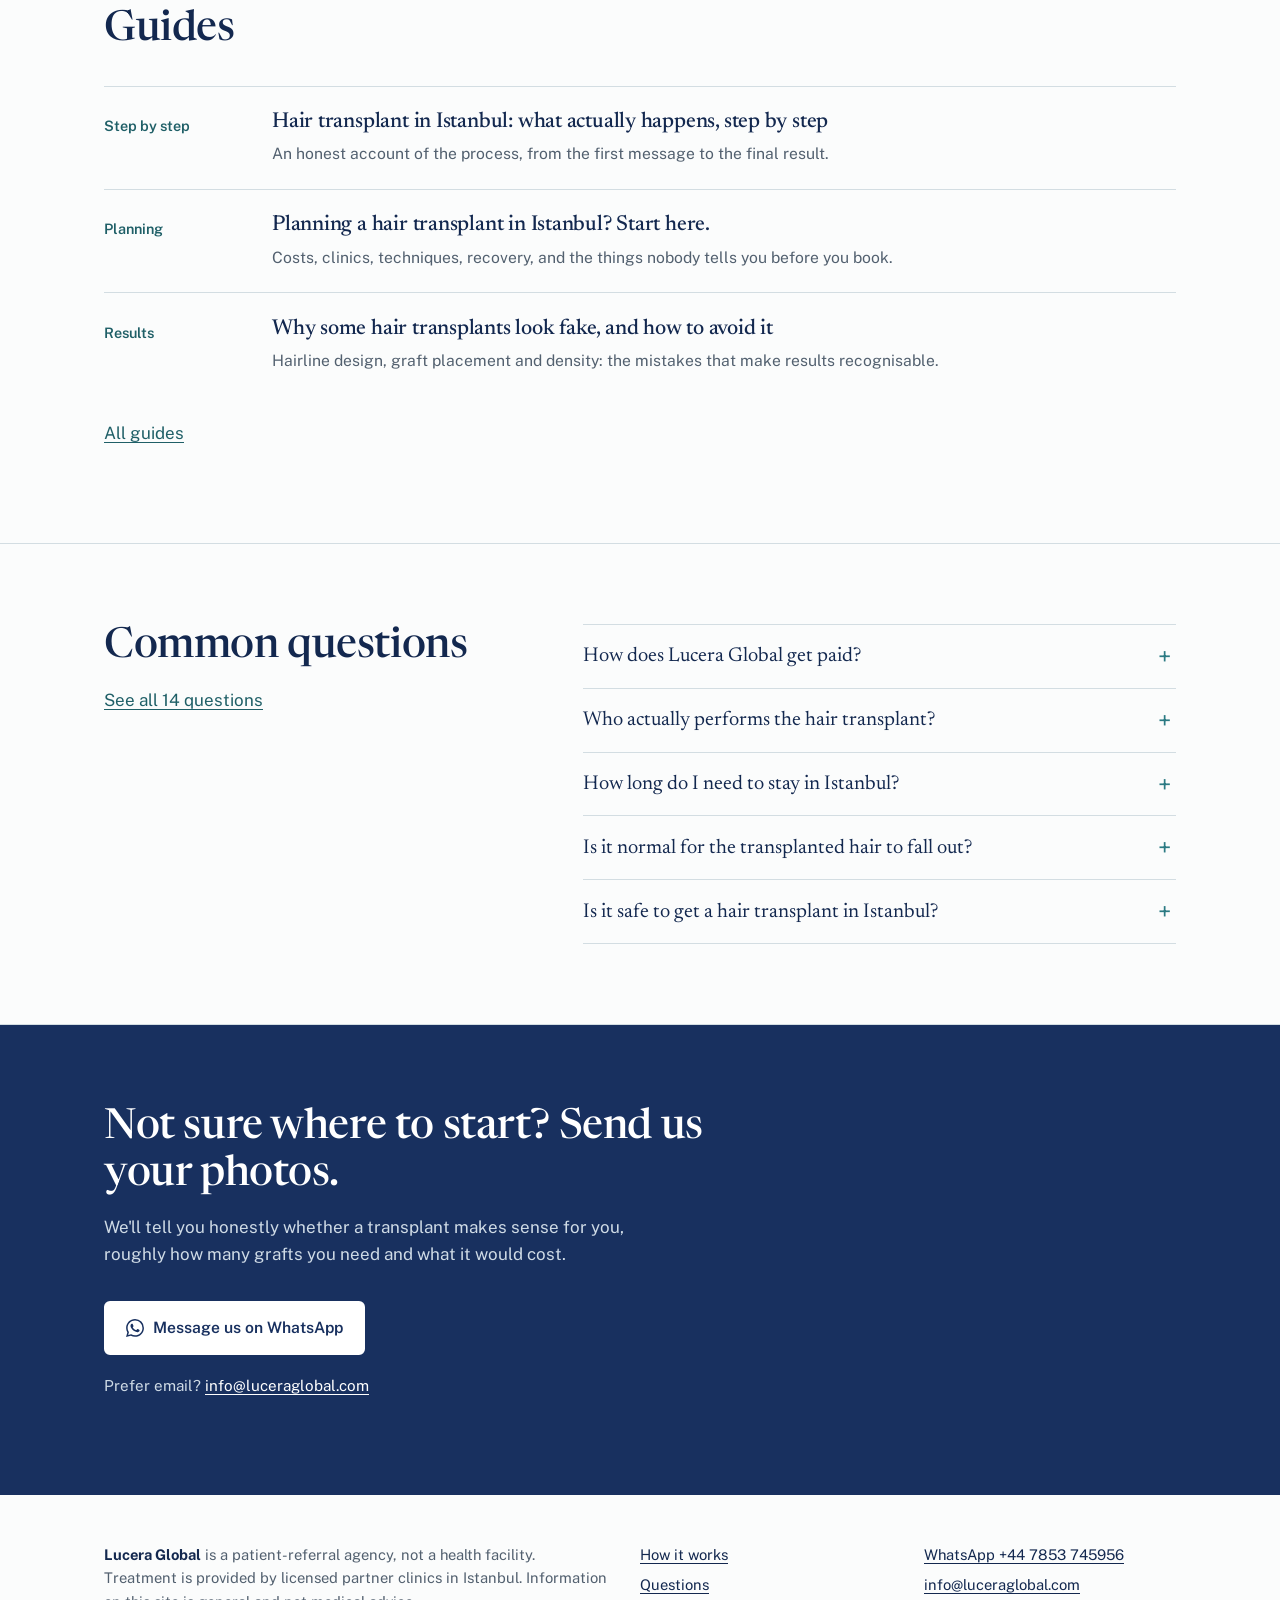
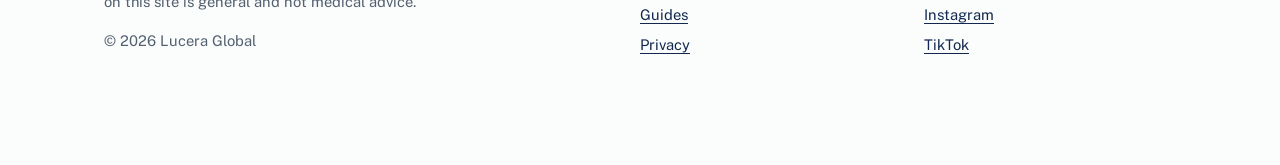
==== commit fc7fd9ea: "Redesign in logo colours, static home page, self-hosted fonts, privacy page; harden admin API, add s" ====
--- a/index.html
+++ b/index.html
@@ -2,1114 +2,205 @@
 <html lang="en">
 <head>
 <meta charset="UTF-8">
-<meta name="viewport" content="width=device-width, initial-scale=1.0">
-<title>Lucera Global — VIP Hair Restoration Worldwide to Istanbul</title>
-<meta name="description" content="Lucera Global helps international patients choose a licensed, doctor-led hair transplant clinic in Istanbul. Free graft estimate from 3 photos, honest answers, support on WhatsApp.">
+<meta name="viewport" content="width=device-width, initial-scale=1">
+<title>Lucera Global | Choose the right hair transplant clinic in Istanbul</title>
+<meta name="description" content="Lucera Global helps international patients choose a licensed, doctor-led hair transplant clinic in Istanbul. Free graft estimate from 3 photos, written quotes and honest answers.">
 <link rel="canonical" href="https://luceraglobal.com/">
-<link href="https://fonts.googleapis.com/css2?family=Playfair+Display:ital,wght@0,400;0,500;0,700;1,400&family=Outfit:wght@300;400;500;600&display=swap" rel="stylesheet">
-<style>
-*, *::before, *::after { box-sizing: border-box; margin: 0; padding: 0; }
-
-:root {
-  --bg: #f0f4f0;
-  --bg-2: #e8efe8;
-  --bg-dark: #1a2e1a;
-  --bg-dark-2: #243324;
-  --bg-dark-3: #2d3f2d;
-  --green: #2d6a4f;
-  --green-mid: #40916c;
-  --green-light: #74c69d;
-  --green-pale: rgba(45,106,79,0.08);
-  --gold: #b5884a;
-  --gold-light: #d4a55e;
-  --white: #ffffff;
-  --text: #1a2e1a;
-  --text-mid: #4a5e4a;
-  --muted: #7a907a;
-  --border: rgba(45,106,79,0.15);
-  --border-dark: rgba(116,198,157,0.15);
-}
-
-html { scroll-behavior: smooth; }
-body {
-  font-family: 'Outfit', sans-serif;
-  background: var(--bg);
-  color: var(--text);
-  overflow-x: hidden;
-}
-
-.display { font-family: 'Playfair Display', serif; }
-
-.eyebrow {
-  font-size: 0.65rem;
-  letter-spacing: 0.25em;
-  text-transform: uppercase;
-  color: var(--green);
-  display: flex;
-  align-items: center;
-  gap: 0.75rem;
-}
-.eyebrow::before {
-  content: '';
-  width: 24px;
-  height: 1px;
-  background: var(--green);
-  flex-shrink: 0;
-}
-.eyebrow.light { color: var(--green-light); }
-.eyebrow.light::before { background: var(--green-light); }
-
-/* NAV */
-nav {
-  position: fixed;
-  top: 0; left: 0; right: 0;
-  z-index: 100;
-  padding: 1.1rem 4rem;
-  display: flex;
-  align-items: center;
-  justify-content: space-between;
-  background: rgba(240,244,240,0.95);
-  backdrop-filter: blur(20px);
-  border-bottom: 1px solid var(--border);
-}
-
-.nav-logo {
-  font-family: 'Playfair Display', serif;
-  font-size: 1.35rem;
-  font-weight: 500;
-  letter-spacing: 0.06em;
-  color: var(--text);
-  text-decoration: none;
-}
-
-.nav-links {
-  display: flex;
-  gap: 2.5rem;
-  list-style: none;
-}
-.nav-links a {
-  font-size: 0.78rem;
-  letter-spacing: 0.08em;
-  text-transform: uppercase;
-  color: var(--muted);
-  text-decoration: none;
-  transition: color 0.2s;
-}
-.nav-links a:hover { color: var(--green); }
-
-.btn-whatsapp {
-  display: flex;
-  align-items: center;
-  gap: 0.5rem;
-  background: #25D366;
-  color: white;
-  padding: 0.6rem 1.25rem;
-  border-radius: 4px;
-  font-size: 0.78rem;
-  font-weight: 500;
-  text-decoration: none;
-  transition: opacity 0.2s;
-}
-.btn-whatsapp:hover { opacity: 0.88; }
-.btn-whatsapp svg { width: 15px; height: 15px; fill: white; flex-shrink: 0; }
-
-.btn-primary {
-  background: var(--green);
-  color: white;
-  padding: 0.85rem 1.75rem;
-  font-size: 0.82rem;
-  font-weight: 600;
-  letter-spacing: 0.08em;
-  text-transform: uppercase;
-  text-decoration: none;
-  border-radius: 4px;
-  border: none;
-  cursor: pointer;
-  transition: background 0.2s;
-  display: inline-block;
-}
-.btn-primary:hover { background: var(--green-mid); }
-
-.btn-outline {
-  background: transparent;
-  color: var(--green);
-  padding: 0.85rem 1.75rem;
-  font-size: 0.82rem;
-  font-weight: 500;
-  letter-spacing: 0.08em;
-  text-transform: uppercase;
-  text-decoration: none;
-  border-radius: 4px;
-  border: 1.5px solid var(--green);
-  cursor: pointer;
-  transition: all 0.2s;
-  display: inline-block;
-}
-.btn-outline:hover { background: var(--green); color: white; }
-
-.btn-outline-light {
-  background: transparent;
-  color: var(--green-light);
-  padding: 0.85rem 1.75rem;
-  font-size: 0.82rem;
-  font-weight: 500;
-  letter-spacing: 0.08em;
-  text-transform: uppercase;
-  text-decoration: none;
-  border-radius: 4px;
-  border: 1.5px solid var(--green-light);
-  cursor: pointer;
-  transition: all 0.2s;
-  display: inline-block;
-}
-.btn-outline-light:hover { background: var(--green-light); color: var(--bg-dark); }
-
-/* HERO */
-.hero {
-  min-height: 100vh;
-  background: var(--bg-dark);
-  display: grid;
-  grid-template-columns: 1fr 1fr;
-  padding-top: 72px;
-  position: relative;
-  overflow: hidden;
-}
-
-.hero::before {
-  content: '';
-  position: absolute;
-  inset: 0;
-  background: radial-gradient(ellipse at 30% 60%, rgba(45,106,79,0.3) 0%, transparent 60%);
-  pointer-events: none;
-}
-
-.hero-left {
-  padding: 5rem 4rem 4rem;
-  display: flex;
-  flex-direction: column;
-  justify-content: center;
-  position: relative;
-  z-index: 1;
-}
-
-.hero-right {
-  position: relative;
-  overflow: hidden;
-}
-.hero-right::before {
-  content: '';
-  position: absolute;
-  inset: 0;
-  background: linear-gradient(to right, var(--bg-dark) 0%, transparent 35%);
-  z-index: 1;
-  pointer-events: none;
-}
-.hero-img-placeholder {
-  width: 100%;
-  height: 100%;
-  background: linear-gradient(135deg, var(--bg-dark-2) 0%, var(--bg-dark-3) 100%);
-  display: flex;
-  align-items: center;
-  justify-content: center;
-  color: rgba(116,198,157,0.3);
-  font-size: 0.75rem;
-  letter-spacing: 0.15em;
-  text-transform: uppercase;
-}
-
-.hero-badge {
-  display: inline-flex;
-  align-items: center;
-  gap: 0.5rem;
-  background: rgba(116,198,157,0.1);
-  border: 1px solid rgba(116,198,157,0.2);
-  color: var(--green-light);
-  font-size: 0.7rem;
-  letter-spacing: 0.15em;
-  text-transform: uppercase;
-  padding: 0.4rem 0.9rem;
-  border-radius: 100px;
-  margin-bottom: 1.75rem;
-  width: fit-content;
-}
-.hero-badge-dot {
-  width: 6px;
-  height: 6px;
-  background: var(--green-light);
-  border-radius: 50%;
-  animation: pulse 2s infinite;
-}
-@keyframes pulse {
-  0%, 100% { opacity: 1; }
-  50% { opacity: 0.4; }
-}
-
-.hero-title {
-  font-family: 'Playfair Display', serif;
-  font-size: clamp(2.8rem, 4.5vw, 4.2rem);
-  font-weight: 400;
-  line-height: 1.1;
-  color: var(--white);
-  margin-bottom: 1.5rem;
-}
-.hero-title em {
-  font-style: italic;
-  color: var(--green-light);
-}
-
-.hero-desc {
-  font-size: 0.95rem;
-  line-height: 1.75;
-  color: rgba(255,255,255,0.55);
-  max-width: 460px;
-  margin-bottom: 2.5rem;
-}
-
-.hero-btns {
-  display: flex;
-  gap: 1rem;
-  margin-bottom: 3.5rem;
-  flex-wrap: wrap;
-}
-
-.hero-stats {
-  display: flex;
-  gap: 2.5rem;
-  padding-top: 2rem;
-  border-top: 1px solid rgba(116,198,157,0.15);
-}
-.stat-num {
-  font-family: 'Playfair Display', serif;
-  font-size: 1.9rem;
-  color: var(--green-light);
-  line-height: 1;
-  margin-bottom: 0.25rem;
-}
-.stat-label {
-  font-size: 0.68rem;
-  letter-spacing: 0.1em;
-  text-transform: uppercase;
-  color: rgba(255,255,255,0.35);
-}
-
-/* TRUST BAR */
-.trust-bar {
-  background: var(--white);
-  border-bottom: 1px solid var(--border);
-  padding: 1.1rem 4rem;
-  display: flex;
-  align-items: center;
-  justify-content: center;
-  gap: 3rem;
-  flex-wrap: wrap;
-}
-.trust-item {
-  display: flex;
-  align-items: center;
-  gap: 0.5rem;
-  font-size: 0.72rem;
-  letter-spacing: 0.08em;
-  text-transform: uppercase;
-  color: var(--text-mid);
-  font-weight: 500;
-}
-.trust-item svg { color: var(--green); width: 15px; height: 15px; flex-shrink: 0; }
-
-/* SECTIONS */
-section { padding: 6rem 4rem; }
-
-.section-header { max-width: 580px; margin-bottom: 3.5rem; }
-.section-header h2 {
-  font-family: 'Playfair Display', serif;
-  font-size: clamp(2rem, 3vw, 2.6rem);
-  font-weight: 400;
-  line-height: 1.2;
-  margin-top: 1rem;
-}
-.section-header p {
-  font-size: 0.88rem;
-  line-height: 1.75;
-  color: var(--muted);
-  margin-top: 0.75rem;
-}
-
-/* HOW IT WORKS */
-.how-it-works { background: var(--white); }
-
-.steps-grid {
-  display: grid;
-  grid-template-columns: repeat(3, 1fr);
-  gap: 1.5rem;
-  margin-top: 2rem;
-}
-.step-card {
-  background: var(--bg);
-  border: 1px solid var(--border);
-  border-radius: 8px;
-  padding: 2.25rem;
-  position: relative;
-  transition: border-color 0.2s, transform 0.2s;
-}
-.step-card:hover { border-color: var(--green); transform: translateY(-3px); }
-.step-num {
-  font-family: 'Playfair Display', serif;
-  font-size: 3.5rem;
-  color: rgba(45,106,79,0.12);
-  line-height: 1;
-  margin-bottom: 1.25rem;
-}
-.step-title {
-  font-family: 'Playfair Display', serif;
-  font-size: 1.3rem;
-  color: var(--text);
-  margin-bottom: 0.75rem;
-}
-.step-desc { font-size: 0.86rem; line-height: 1.7; color: var(--muted); }
-
-/* RESULTS */
-.results { background: var(--bg-dark); }
-
-.results-grid {
-  display: grid;
-  grid-template-columns: repeat(3, 1fr);
-  gap: 1.5rem;
-  margin-top: 2rem;
-}
-.result-card {
-  background: var(--bg-dark-2);
-  border: 1px solid var(--border-dark);
-  border-radius: 8px;
-  overflow: hidden;
-  transition: border-color 0.2s;
-}
-.result-card:hover { border-color: rgba(116,198,157,0.4); }
-
-.result-images {
-  display: grid;
-  grid-template-columns: 1fr 1fr;
-  height: 190px;
-  position: relative;
-}
-.result-img-placeholder {
-  background: var(--bg-dark-3);
-  display: flex;
-  align-items: center;
-  justify-content: center;
-  color: rgba(116,198,157,0.25);
-  font-size: 0.6rem;
-  letter-spacing: 0.12em;
-  text-transform: uppercase;
-}
-.result-img-placeholder.after { background: rgba(45,106,79,0.25); }
-.result-label {
-  position: absolute;
-  bottom: 0.6rem;
-  font-size: 0.58rem;
-  letter-spacing: 0.12em;
-  text-transform: uppercase;
-  color: white;
-  background: rgba(0,0,0,0.65);
-  padding: 0.2rem 0.45rem;
-  border-radius: 2px;
-}
-.result-label.before { left: 0.6rem; }
-.result-label.after { right: 0.6rem; }
-
-.result-info { padding: 1.1rem 1.25rem; }
-.result-detail { font-size: 0.78rem; color: rgba(255,255,255,0.45); line-height: 1.5; }
-.result-detail strong {
-  color: var(--green-light);
-  display: block;
-  font-size: 0.65rem;
-  letter-spacing: 0.1em;
-  text-transform: uppercase;
-  margin-bottom: 0.2rem;
-}
-.results-note { text-align: center; margin-top: 2rem; font-size: 0.78rem; color: rgba(255,255,255,0.35); }
-.results-note a { color: var(--green-light); text-decoration: none; }
-
-/* PACKAGE */
-.package { background: var(--bg-2); }
-
-.packages-grid {
-  display: grid;
-  grid-template-columns: repeat(auto-fit, minmax(280px, 1fr));
-  gap: 2rem;
-  margin-top: 2rem;
-  align-items: start;
-}
-
-.package-card-wrap {
-  background: var(--bg-dark);
-  border-radius: 12px;
-  overflow: hidden;
-  transition: transform 0.2s;
-}
-.package-card-wrap:hover { transform: translateY(-4px); }
-.package-card-wrap.featured {
-  box-shadow: 0 0 0 2px var(--green-light);
-}
-.package-featured-badge {
-  background: var(--green-light);
-  color: var(--bg-dark);
-  font-size: 0.62rem;
-  letter-spacing: 0.15em;
-  text-transform: uppercase;
-  text-align: center;
-  padding: 0.3rem;
-  font-weight: 700;
-}
-.package-top {
-  background: var(--green);
-  padding: 2.5rem;
-  text-align: center;
-}
-.package-from {
-  font-size: 0.68rem;
-  letter-spacing: 0.2em;
-  text-transform: uppercase;
-  color: rgba(255,255,255,0.65);
-  margin-bottom: 0.5rem;
-}
-.package-price {
-  font-family: 'Playfair Display', serif;
-  font-size: 4rem;
-  color: white;
-  line-height: 1;
-}
-.package-currency { font-size: 1.5rem; vertical-align: super; }
-.package-period { font-size: 0.78rem; color: rgba(255,255,255,0.6); margin-top: 0.4rem; }
-
-.package-body { padding: 2rem 2.25rem; }
-.package-includes { list-style: none; }
-.package-includes li {
-  display: flex;
-  align-items: flex-start;
-  gap: 0.75rem;
-  font-size: 0.84rem;
-  color: rgba(255,255,255,0.65);
-  padding: 0.65rem 0;
-  border-bottom: 1px solid rgba(116,198,157,0.1);
-}
-.package-includes li:last-child { border-bottom: none; }
-.package-includes li::before { content: '✓'; color: var(--green-light); font-weight: 600; flex-shrink: 0; }
-.package-body .btn-primary { width: 100%; text-align: center; margin-top: 1.5rem; }
-
-.package-details h3 {
-  font-family: 'Playfair Display', serif;
-  font-size: 2rem;
-  color: var(--text);
-  margin-bottom: 1.25rem;
-  line-height: 1.3;
-}
-.package-details p { font-size: 0.88rem; line-height: 1.8; color: var(--muted); margin-bottom: 2rem; }
-
-.package-features { display: grid; grid-template-columns: 1fr 1fr; gap: 1.25rem; }
-.feature-item { display: flex; flex-direction: column; gap: 0.2rem; }
-.feature-icon { font-size: 1.2rem; margin-bottom: 0.2rem; }
-.feature-title { font-size: 0.78rem; font-weight: 600; color: var(--text); }
-.feature-desc { font-size: 0.72rem; color: var(--muted); line-height: 1.5; }
-
-/* TESTIMONIALS */
-.testimonials { background: var(--white); }
-
-.testimonials-grid {
-  display: grid;
-  grid-template-columns: repeat(3, 1fr);
-  gap: 1.5rem;
-  margin-top: 2rem;
-}
-.testimonial-card {
-  background: var(--bg);
-  border: 1px solid var(--border);
-  border-radius: 8px;
-  padding: 2rem;
-  transition: border-color 0.2s;
-}
-.testimonial-card:hover { border-color: var(--green); }
-.testimonial-stars { color: var(--gold); font-size: 0.85rem; margin-bottom: 1rem; }
-.testimonial-text { font-size: 0.86rem; line-height: 1.75; color: var(--muted); margin-bottom: 1.5rem; font-style: italic; }
-.testimonial-author { display: flex; align-items: center; gap: 0.75rem; }
-.author-avatar {
-  width: 36px; height: 36px; border-radius: 50%;
-  background: var(--green-pale);
-  display: flex; align-items: center; justify-content: center;
-  font-family: 'Playfair Display', serif;
-  font-size: 0.9rem; color: var(--green); flex-shrink: 0;
-  border: 1px solid var(--border);
-}
-.author-name { font-size: 0.82rem; font-weight: 600; color: var(--text); }
-.author-location { font-size: 0.72rem; color: var(--muted); }
-
-/* FAQ */
-.faq { background: var(--bg-2); }
-.faq-grid { display: grid; grid-template-columns: 1fr 1fr; gap: 1.25rem; margin-top: 2rem; }
-.faq-item {
-  background: var(--white);
-  border: 1px solid var(--border);
-  border-radius: 8px;
-  padding: 1.5rem 1.75rem;
-  cursor: pointer;
-  transition: border-color 0.2s;
-}
-.faq-item:hover { border-color: var(--green); }
-.faq-q {
-  font-size: 0.88rem; font-weight: 600; color: var(--text);
-  margin-bottom: 0.65rem;
-  display: flex; justify-content: space-between; align-items: flex-start; gap: 1rem;
-}
-.faq-q span { color: var(--green); font-size: 1.1rem; flex-shrink: 0; }
-.faq-a { font-size: 0.82rem; line-height: 1.7; color: var(--muted); }
-
-/* JOURNAL */
-.journal { background: var(--white); }
-.journal-grid { display: grid; grid-template-columns: repeat(3, 1fr); gap: 1.5rem; margin-top: 2rem; }
-.journal-card {
-  background: var(--bg);
-  border: 1px solid var(--border);
-  border-radius: 8px;
-  overflow: hidden;
-  text-decoration: none;
-  transition: border-color 0.2s, transform 0.2s;
-  display: block;
-}
-.journal-card:hover { border-color: var(--green); transform: translateY(-3px); }
-.journal-img {
-  height: 160px;
-  background: linear-gradient(135deg, var(--bg-dark) 0%, var(--bg-dark-2) 100%);
-  display: flex; align-items: center; justify-content: center;
-  color: rgba(116,198,157,0.3); font-size: 0.65rem; letter-spacing: 0.12em; text-transform: uppercase;
-}
-.journal-body { padding: 1.5rem; }
-.journal-tag {
-  font-size: 0.65rem; letter-spacing: 0.15em; text-transform: uppercase;
-  color: var(--green); margin-bottom: 0.6rem;
-}
-.journal-title {
-  font-family: 'Playfair Display', serif;
-  font-size: 1.1rem; color: var(--text); line-height: 1.35; margin-bottom: 0.6rem;
-}
-.journal-desc { font-size: 0.78rem; color: var(--muted); line-height: 1.6; }
-.journal-link { display: block; text-align: center; margin-top: 2.5rem; }
-
-/* CTA */
-.cta-section {
-  background: var(--bg-dark);
-  text-align: center;
-  padding: 6rem 4rem;
-  position: relative;
-  overflow: hidden;
-}
-.cta-section::before {
-  content: '';
-  position: absolute;
-  inset: 0;
-  background: radial-gradient(ellipse at 50% 100%, rgba(45,106,79,0.3) 0%, transparent 60%);
-  pointer-events: none;
-}
-.cta-title {
-  font-family: 'Playfair Display', serif;
-  font-size: clamp(2rem, 3.5vw, 2.8rem);
-  color: white;
-  margin-bottom: 1rem;
-  line-height: 1.2;
-  position: relative;
-}
-.cta-subtitle { font-size: 0.95rem; color: rgba(255,255,255,0.5); margin-bottom: 2.5rem; max-width: 480px; margin-left: auto; margin-right: auto; line-height: 1.7; position: relative; }
-.cta-btns { display: flex; gap: 1rem; justify-content: center; flex-wrap: wrap; position: relative; }
-
-/* FOOTER */
-footer {
-  background: var(--bg-dark-2);
-  border-top: 1px solid var(--border-dark);
-  padding: 2.5rem 4rem;
-  display: grid;
-  grid-template-columns: 1fr 1fr 1fr;
-  gap: 2rem;
-  align-items: center;
-}
-.footer-logo { font-family: 'Playfair Display', serif; font-size: 1.15rem; color: white; }
-.footer-tagline { font-size: 0.72rem; color: rgba(255,255,255,0.35); margin-top: 0.4rem; }
-.footer-social { display: flex; gap: 1rem; margin-top: 0.75rem; }
-.footer-social a { font-size: 0.72rem; color: rgba(255,255,255,0.4); text-decoration: none; letter-spacing: 0.05em; transition: color 0.2s; }
-.footer-social a:hover { color: var(--green-light); }
-.footer-links { display: flex; gap: 1.5rem; justify-content: center; flex-wrap: wrap; }
-.footer-links a { font-size: 0.72rem; letter-spacing: 0.08em; text-transform: uppercase; color: rgba(255,255,255,0.4); text-decoration: none; transition: color 0.2s; }
-.footer-links a:hover { color: var(--green-light); }
-.footer-right { text-align: right; font-size: 0.72rem; color: rgba(255,255,255,0.35); line-height: 1.7; }
-
-/* WHATSAPP FLOAT */
-.whatsapp-float {
-  position: fixed; bottom: 2rem; right: 2rem; z-index: 99;
-  width: 54px; height: 54px; background: #25D366;
-  border-radius: 50%; display: flex; align-items: center; justify-content: center;
-  box-shadow: 0 4px 20px rgba(37,211,102,0.4);
-  text-decoration: none; transition: transform 0.2s;
-}
-.whatsapp-float:hover { transform: scale(1.08); }
-.whatsapp-float svg { width: 26px; height: 26px; fill: white; }
-
-/* MOBILE */
-@media (max-width: 900px) {
-  nav { padding: 1rem 1.5rem; }
-  .nav-links { display: none; }
-  .hero { grid-template-columns: 1fr; }
-  .hero-right { display: none; }
-  .hero-left { padding: 4.5rem 1.5rem 3rem; }
-  section { padding: 4rem 1.5rem; }
-  .steps-grid, .results-grid, .testimonials-grid, .journal-grid, .packages-grid { grid-template-columns: 1fr; }
-  .faq-grid { grid-template-columns: 1fr; }
-  .package-inner { grid-template-columns: 1fr; }
-  footer { grid-template-columns: 1fr; text-align: center; }
-  .footer-right, .footer-social { text-align: center; justify-content: center; }
-  .footer-links { justify-content: center; }
-  .trust-bar { padding: 1rem 1.5rem; gap: 1.5rem; }
-  .cta-section { padding: 4rem 1.5rem; }
-}
-
-@keyframes fadeUp {
-  from { opacity: 0; transform: translateY(18px); }
-  to { opacity: 1; transform: translateY(0); }
-}
-.hero-left > * { animation: fadeUp 0.65s ease both; }
-.hero-badge { animation-delay: 0.05s; }
-.hero-title { animation-delay: 0.15s; }
-.hero-desc { animation-delay: 0.25s; }
-.hero-btns { animation-delay: 0.35s; }
-.hero-stats { animation-delay: 0.45s; }
-</style>
-  <script src="https://identity.netlify.com/v1/netlify-identity-widget.js"></script>
-<script type="application/ld+json">{"@context": "https://schema.org", "@type": "Organization", "name": "Lucera Global", "url": "https://luceraglobal.com/", "logo": "https://luceraglobal.com/images/logo.png", "description": "Patient-referral agency that helps international patients choose a licensed hair transplant clinic in Istanbul.", "email": "info@luceraglobal.com", "telephone": "+44 7853 745956", "areaServed": "Worldwide", "sameAs": ["https://instagram.com/luceraglobal", "https://tiktok.com/@luceraglobal"], "contactPoint": {"@type": "ContactPoint", "telephone": "+44 7853 745956", "contactType": "customer service", "availableLanguage": ["English", "Arabic", "Turkish"]}}</script>
+<meta property="og:title" content="Lucera Global | Choose the right hair transplant clinic in Istanbul">
+<meta property="og:description" content="Lucera Global helps international patients choose a licensed, doctor-led hair transplant clinic in Istanbul. Free graft estimate from 3 photos, written quotes and honest answers.">
+<meta property="og:url" content="https://luceraglobal.com/">
+<meta property="og:type" content="website">
+<meta property="og:image" content="https://luceraglobal.com/images/logo.png">
+<meta name="theme-color" content="#18305f">
+<link rel="icon" href="/images/mark.png" type="image/png">
+<link rel="preload" href="/fonts/newsreader-latin-opsz-normal.woff2" as="font" type="font/woff2" crossorigin>
+<link rel="stylesheet" href="/assets/site.css">
+<script type="application/ld+json">{"@context": "https://schema.org", "@type": "Organization", "name": "Lucera Global", "url": "https://luceraglobal.com/", "logo": "https://luceraglobal.com/images/logo.png", "description": "Patient-referral agency that helps international patients choose a licensed hair transplant clinic in Istanbul. Not a health facility.", "email": "info@luceraglobal.com", "telephone": "+44 7853 745956", "areaServed": "Worldwide", "sameAs": ["https://instagram.com/luceraglobal", "https://tiktok.com/@luceraglobal"], "contactPoint": {"@type": "ContactPoint", "telephone": "+44 7853 745956", "contactType": "customer service", "availableLanguage": ["English", "Turkish"]}}</script>
 </head>
 <body>
-
-<!-- NAV -->
-<nav>
-  <a href="/" class="nav-logo display">LUCERA GLOBAL</a>
-  <ul class="nav-links">
-    <li><a href="#how-it-works">How It Works</a></li>
-    <li><a href="#results">Results</a></li>
-    <li><a href="#package">Packages</a></li>
-    <li><a href="#journal">Journal</a></li>
-    <li><a href="#faq">FAQ</a></li>
-  </ul>
-  <a href="https://wa.me/447853745956" class="btn-whatsapp" target="_blank">
-    <svg viewBox="0 0 24 24"><path d="M17.472 14.382c-.297-.149-1.758-.867-2.03-.967-.273-.099-.471-.148-.67.15-.197.297-.767.966-.94 1.164-.173.199-.347.223-.644.075-.297-.15-1.255-.463-2.39-1.475-.883-.788-1.48-1.761-1.653-2.059-.173-.297-.018-.458.13-.606.134-.133.298-.347.446-.52.149-.174.198-.298.298-.497.099-.198.05-.371-.025-.52-.075-.149-.669-1.612-.916-2.207-.242-.579-.487-.5-.669-.51-.173-.008-.371-.01-.57-.01-.198 0-.52.074-.792.372-.272.297-1.04 1.016-1.04 2.479 0 1.462 1.065 2.875 1.213 3.074.149.198 2.096 3.2 5.077 4.487.709.306 1.262.489 1.694.625.712.227 1.36.195 1.871.118.571-.085 1.758-.719 2.006-1.413.248-.694.248-1.289.173-1.413-.074-.124-.272-.198-.57-.347m-5.421 7.403h-.004a9.87 9.87 0 01-5.031-1.378l-.361-.214-3.741.982.998-3.648-.235-.374a9.86 9.86 0 01-1.51-5.26c.001-5.45 4.436-9.884 9.888-9.884 2.64 0 5.122 1.03 6.988 2.898a9.825 9.825 0 012.893 6.994c-.003 5.45-4.437 9.884-9.885 9.884m8.413-18.297A11.815 11.815 0 0012.05 0C5.495 0 .16 5.335.157 11.892c0 2.096.547 4.142 1.588 5.945L.057 24l6.305-1.654a11.882 11.882 0 005.683 1.448h.005c6.554 0 11.89-5.335 11.893-11.893a11.821 11.821 0 00-3.48-8.413z"/></svg>
-    Free Consultation
-  </a>
-</nav>
-
-<!-- HERO -->
+<a class="skip" href="#main">Skip to content</a>
+<header class="site-head">
+  <div class="wrap">
+    <a class="brand" href="/" aria-label="Lucera Global home"><img src="/images/mark.png" alt="" width="38" height="40"><span>LUCERA<small>GLOBAL</small></span></a>
+    <nav class="site-nav" aria-label="Main">
+      <a class="navlink" href="/#how-it-works">How it works</a>
+      <a class="navlink" href="/faq">Questions</a>
+      <a class="navlink" href="/blog">Guides</a>
+      <a class="btn small" href="https://wa.me/447853745956" target="_blank" rel="noopener"><svg viewBox="0 0 24 24" aria-hidden="true"><path d="M17.472 14.382c-.297-.149-1.758-.867-2.03-.967-.273-.099-.471-.148-.67.15-.197.297-.767.966-.94 1.164-.173.199-.347.223-.644.075-.297-.15-1.255-.463-2.39-1.475-.883-.788-1.48-1.761-1.653-2.059-.173-.297-.018-.458.13-.606.134-.133.298-.347.446-.52.149-.174.198-.298.298-.497.099-.198.05-.371-.025-.52-.075-.149-.669-1.612-.916-2.207-.242-.579-.487-.5-.669-.51-.173-.008-.371-.01-.57-.01-.198 0-.52.074-.792.372-.272.297-1.04 1.016-1.04 2.479 0 1.462 1.065 2.875 1.213 3.074.149.198 2.096 3.2 5.077 4.487.709.306 1.262.489 1.694.625.712.227 1.36.195 1.871.118.571-.085 1.758-.719 2.006-1.413.248-.694.248-1.289.173-1.413-.074-.124-.272-.198-.57-.347m-5.421 7.403h-.004a9.87 9.87 0 01-5.031-1.378l-.361-.214-3.741.982.998-3.648-.235-.374a9.86 9.86 0 01-1.51-5.26c.001-5.45 4.436-9.884 9.888-9.884 2.64 0 5.122 1.03 6.988 2.898a9.825 9.825 0 012.893 6.994c-.003 5.45-4.437 9.884-9.885 9.884m8.413-18.297A11.815 11.815 0 0012.05 0C5.495 0 .16 5.335.157 11.892c0 2.096.547 4.142 1.588 5.945L.057 24l6.305-1.654a11.882 11.882 0 005.683 1.448h.005c6.554 0 11.89-5.335 11.893-11.893a11.821 11.821 0 00-3.48-8.413z"/></svg>WhatsApp</a>
+    </nav>
+  </div>
+</header>
+
+<main id="main">
 <section class="hero">
-  <div class="hero-left">
-    <div class="hero-badge">
-      <span class="hero-badge-dot"></span>
-      VIP Hair Restoration
-    </div>
-    <h1 class="hero-title display">
-      Wherever<br>you are.<br>
-      <em>Istanbul.</em>
-    </h1>
-    <p class="hero-desc">
-      We help international patients choose a licensed, doctor-led hair transplant clinic in Istanbul. Free graft estimate from 3 photos, a written quote, and support on WhatsApp from first message to final result.
-    </p>
-    <div class="hero-btns">
-      <a href="https://wa.me/447853745956" class="btn-primary" target="_blank">WhatsApp Us Free</a>
-      <a href="#package" class="btn-outline-light">View Packages</a>
-    </div>
-    <div class="hero-stats">
-      <div>
-        <div class="stat-num display">VIP</div>
-        <div class="stat-label">End-to-End Service</div>
-      </div>
-      <div>
-        <div class="stat-num display">12mo</div>
-        <div class="stat-label">Aftercare Included</div>
-      </div>
-      <div>
-        <div class="stat-num display">£0</div>
-        <div class="stat-label">Consultation Fee</div>
-      </div>
-    </div>
-  </div>
-  <div class="hero-right">
-    <div class="hero-img-placeholder">Hero Image</div>
-  </div>
-</section>
-
-<!-- TRUST BAR -->
-<div class="trust-bar">
-  <div class="trust-item">
-    <svg viewBox="0 0 24 24" fill="none" stroke="currentColor" stroke-width="2"><path d="M9 12l2 2 4-4m6 2a9 9 0 11-18 0 9 9 0 0118 0z"/></svg>
-    Licensed Clinics
-  </div>
-  <div class="trust-item">
-    <svg viewBox="0 0 24 24" fill="none" stroke="currentColor" stroke-width="2"><path d="M8 7h12m0 0l-4-4m4 4l-4 4m0 6H4m0 0l4 4m-4-4l4-4"/></svg>
-    Doctor-Led Planning
-  </div>
-  <div class="trust-item">
-    <svg viewBox="0 0 24 24" fill="none" stroke="currentColor" stroke-width="2"><path d="M3 12l2-2m0 0l7-7 7 7M5 10v10a1 1 0 001 1h3m10-11l2 2m-2-2v10a1 1 0 01-1 1h-3m-6 0a1 1 0 001-1v-4a1 1 0 011-1h2a1 1 0 011 1v4a1 1 0 001 1m-6 0h6"/></svg>
-    Free Graft Estimate
-  </div>
-  <div class="trust-item">
-    <svg viewBox="0 0 24 24" fill="none" stroke="currentColor" stroke-width="2"><path d="M4.318 6.318a4.5 4.5 0 000 6.364L12 20.364l7.682-7.682a4.5 4.5 0 00-6.364-6.364L12 7.636l-1.318-1.318a4.5 4.5 0 00-6.364 0z"/></svg>
-    Written Quotes
-  </div>
-  <div class="trust-item">
-    <svg viewBox="0 0 24 24" fill="none" stroke="currentColor" stroke-width="2"><path d="M3.055 11H5a2 2 0 012 2v1a2 2 0 002 2 2 2 0 012 2v2.945M8 3.935V5.5A2.5 2.5 0 0010.5 8h.5a2 2 0 012 2 2 2 0 104 0 2 2 0 012-2h1.064M15 20.488V18a2 2 0 012-2h3.064M21 12a9 9 0 11-18 0 9 9 0 0118 0z"/></svg>
-    Worldwide Patients
-  </div>
-</div>
-
-<!-- HOW IT WORKS -->
-<section class="how-it-works" id="how-it-works">
-  <div class="section-header">
-    <div class="eyebrow">The Process</div>
-    <h2 class="display">Everything handled.<br><em style="color:var(--green-mid)">From first call to final result.</em></h2>
-  </div>
-  <div class="steps-grid">
-    <div class="step-card">
-      <div class="step-num display">01</div>
-      <div class="step-title display">Free Consultation</div>
-      <p class="step-desc">Send us 3 photos (front, top, crown) on WhatsApp. We review them with the clinic's medical team and send you a graft estimate, realistic expectations and a written quote, at no cost.</p>
-    </div>
-    <div class="step-card">
-      <div class="step-num display">02</div>
-      <div class="step-title display">Travel & Surgery</div>
-      <p class="step-desc">The clinic arranges your hotel and airport transfers. A doctor plans your hairline and you can ask, by name, who performs each surgical step. Everything included is confirmed in writing before you fly.</p>
-    </div>
-    <div class="step-card">
-      <div class="step-num display">03</div>
-      <div class="step-title display">Ongoing Support</div>
-      <p class="step-desc">After you fly home, you keep direct WhatsApp contact with us. We check in at key recovery stages and pass any concerns straight to the clinic's medical team.</p>
-    </div>
-  </div>
-</section>
-
-<!-- RESULTS -->
-<section class="results" id="results">
-  <div class="section-header">
-    <div class="eyebrow light">Real Results</div>
-    <h2 class="display" style="color:white;">Patient outcomes.<br><em style="color:var(--green-light)">Documented honestly.</em></h2>
-    <p style="color:rgba(255,255,255,0.4)">All results shown are from real patients. Photos have not been digitally altered.</p>
-  </div>
-  <div class="results-grid" id="results-grid">
-    <div class="result-card">
-      <div class="result-images">
-        <div class="result-img-placeholder">Before</div>
-        <div class="result-img-placeholder after">After</div>
-        <span class="result-label before">Before</span>
-        <span class="result-label after">12 Months</span>
-      </div>
-      <div class="result-info">
-        <div class="result-detail"><strong>Procedure</strong>3,200 grafts — FUE Sapphire</div>
-      </div>
-    </div>
-    <div class="result-card">
-      <div class="result-images">
-        <div class="result-img-placeholder">Before</div>
-        <div class="result-img-placeholder after">After</div>
-        <span class="result-label before">Before</span>
-        <span class="result-label after">10 Months</span>
-      </div>
-      <div class="result-info">
-        <div class="result-detail"><strong>Procedure</strong>2,800 grafts — DHI</div>
-      </div>
-    </div>
-    <div class="result-card">
-      <div class="result-images">
-        <div class="result-img-placeholder">Before</div>
-        <div class="result-img-placeholder after">After</div>
-        <span class="result-label before">Before</span>
-        <span class="result-label after">14 Months</span>
-      </div>
-      <div class="result-info">
-        <div class="result-detail"><strong>Procedure</strong>4,100 grafts — FUE Sapphire</div>
-      </div>
-    </div>
-  </div>
-  <p class="results-note">Photos added as patients grant permission. <a href="https://wa.me/447853745956">Ask us for case studies relevant to your hair loss →</a></p>
-</section>
-
-<!-- PACKAGE -->
-<section class="package" id="package">
-  <div class="section-header">
-    <div class="eyebrow">Pricing</div>
-    <h2 class="display">Our packages.<br><em style="color:var(--green-mid)">Confirmed in writing.</em></h2>
-  </div>
-  <div class="packages-grid" id="packages-grid">
-    <!-- Rendered by JS -->
-  </div>
-<!-- end hidden package-inner -->
-</section>
-<section class="journal" id="journal">
-  <div class="section-header">
-    <div class="eyebrow">The Lucera Journal</div>
-    <h2 class="display">Insights & guides<br><em style="color:var(--green-mid)">for informed patients.</em></h2>
-    <p>Everything you need to know before making your decision — written honestly, without the sales pitch.</p>
-  </div>
-  <div class="journal-grid" id="journal-grid">
-    <a href="/blog" class="journal-card">
-      <div class="journal-img">Article Image</div>
-      <div class="journal-body">
-        <div class="journal-tag">Complete Guide</div>
-        <div class="journal-title display">Hair Transplant in Istanbul: Complete Guide for International Patients</div>
-        <div class="journal-desc">Everything you need to know before booking — costs, clinic standards, techniques, and what to expect.</div>
-      </div>
-    </a>
-    <a href="/blog" class="journal-card">
-      <div class="journal-img">Article Image</div>
-      <div class="journal-body">
-        <div class="journal-tag">Recovery</div>
-        <div class="journal-title display">Month by Month: What to Expect After Your Hair Transplant</div>
-        <div class="journal-desc">A realistic timeline covering shock loss, new growth, and when you'll see final results.</div>
-      </div>
-    </a>
-    <a href="/blog" class="journal-card">
-      <div class="journal-img">Article Image</div>
-      <div class="journal-body">
-        <div class="journal-tag">Planning</div>
-        <div class="journal-title display">FUE vs DHI: Which Technique Is Right for Your Hair Loss?</div>
-        <div class="journal-desc">The key differences explained — and how to know which approach suits your specific pattern.</div>
-      </div>
-    </a>
-  </div>
-  <div class="journal-link">
-    <a href="/blog" class="btn-outline">Read All Articles</a>
-  </div>
-</section>
-
-<!-- FAQ -->
-<section class="faq" id="faq">
-  <div class="section-header">
-    <div class="eyebrow">Common Questions</div>
-    <h2 class="display">Questions we<br><em style="color:var(--green-mid)">hear most often.</em></h2>
-  </div>
-  <div class="faq-grid" id="faq-grid">
-    <div class="faq-item">
-      <div class="faq-q">Is it safe to have a hair transplant in Istanbul? <span>+</span></div>
-      <div class="faq-a">It can be, if you choose a licensed clinic where a doctor plans your case and performs the surgical steps. Like any surgery it carries risks, so check real results from the same doctor and get everything included in writing. More in our <a href="/faq">full FAQ</a>.</div>
-    </div>
-    <div class="faq-item">
-      <div class="faq-q">How long do I need to stay in Istanbul? <span>+</span></div>
-      <div class="faq-a">Most patients stay 3–4 nights in total. One night before the procedure and two to three nights after for the initial post-operative review before flying home.</div>
-    </div>
-    <div class="faq-item">
-      <div class="faq-q">When will I see the final results? <span>+</span></div>
-      <div class="faq-a">Initial shedding of transplanted hairs occurs in weeks 2–4 — this is completely normal. New growth begins around month 3–4, with full results visible at 12–18 months.</div>
-    </div>
-    <div class="faq-item">
-      <div class="faq-q">What if something goes wrong after I return home? <span>+</span></div>
-      <div class="faq-a">You keep direct WhatsApp contact with us after you fly home. We pass your photos and questions to the clinic's medical team and follow up until you have an answer. The clinic's own aftercare terms are given to you in writing before you book.</div>
-    </div>
-    <div class="faq-item">
-      <div class="faq-q">How much time off work will I need? <span>+</span></div>
-      <div class="faq-a">Most patients take 5–7 days off work. You should avoid strenuous activity for 2–3 weeks, but desk work can typically resume within a week.</div>
-    </div>
-    <div class="faq-item">
-      <div class="faq-q">Can I see results from previous patients? <span>+</span></div>
-      <div class="faq-a">Yes. Message us on WhatsApp and we'll share documented results from patients with similar hair loss patterns to yours.</div>
-    </div>
-  </div>
-</section>
-
-<!-- CTA -->
-<div class="cta-section">
-  <h2 class="cta-title display">Ready to take the first step?</h2>
-  <p class="cta-subtitle">Send us a few photos on WhatsApp. We'll tell you honestly whether you're a good candidate and what results are realistic for your case.</p>
-  <div class="cta-btns">
-    <a href="https://wa.me/447853745956" class="btn-whatsapp" target="_blank" style="padding:0.9rem 1.75rem;font-size:0.82rem;">
-      <svg viewBox="0 0 24 24"><path d="M17.472 14.382c-.297-.149-1.758-.867-2.03-.967-.273-.099-.471-.148-.67.15-.197.297-.767.966-.94 1.164-.173.199-.347.223-.644.075-.297-.15-1.255-.463-2.39-1.475-.883-.788-1.48-1.761-1.653-2.059-.173-.297-.018-.458.13-.606.134-.133.298-.347.446-.52.149-.174.198-.298.298-.497.099-.198.05-.371-.025-.52-.075-.149-.669-1.612-.916-2.207-.242-.579-.487-.5-.669-.51-.173-.008-.371-.01-.57-.01-.198 0-.52.074-.792.372-.272.297-1.04 1.016-1.04 2.479 0 1.462 1.065 2.875 1.213 3.074.149.198 2.096 3.2 5.077 4.487.709.306 1.262.489 1.694.625.712.227 1.36.195 1.871.118.571-.085 1.758-.719 2.006-1.413.248-.694.248-1.289.173-1.413-.074-.124-.272-.198-.57-.347m-5.421 7.403h-.004a9.87 9.87 0 01-5.031-1.378l-.361-.214-3.741.982.998-3.648-.235-.374a9.86 9.86 0 01-1.51-5.26c.001-5.45 4.436-9.884 9.888-9.884 2.64 0 5.122 1.03 6.988 2.898a9.825 9.825 0 012.893 6.994c-.003 5.45-4.437 9.884-9.885 9.884m8.413-18.297A11.815 11.815 0 0012.05 0C5.495 0 .16 5.335.157 11.892c0 2.096.547 4.142 1.588 5.945L.057 24l6.305-1.654a11.882 11.882 0 005.683 1.448h.005c6.554 0 11.89-5.335 11.893-11.893a11.821 11.821 0 00-3.48-8.413z"/></svg>
-      Message on WhatsApp
-    </a>
-    <a href="mailto:info@luceraglobal.com" class="btn-outline-light">Send an Email</a>
-  </div>
-</div>
-
-<!-- FOOTER -->
-<footer>
-  <div>
-    <div class="footer-logo display">LUCERA GLOBAL</div>
-    <div class="footer-tagline">VIP Hair Restoration · Worldwide to Istanbul</div>
-    <div class="footer-social">
-      <a href="https://instagram.com/luceraglobal" target="_blank">Instagram</a>
-      <a href="https://tiktok.com/@luceraglobal" target="_blank">TikTok</a>
-    </div>
-  </div>
-  <div class="footer-links">
-    <a href="#how-it-works">How It Works</a>
-    <a href="#package">Packages</a>
-    <a href="#journal">Journal</a>
-    <a href="/faq">FAQ</a>
-  </div>
-  <div class="footer-right">
-    <div>info@luceraglobal.com</div>
-    <div style="margin-top:0.4rem">© 2026 Lucera Global</div>
-    <div style="margin-top:0.4rem">Patient-referral agency, not a health facility.</div>
+  <div class="wrap">
+    <div>
+      <h1>Choosing the clinic is the hard part of a hair transplant in Istanbul.</h1>
+      <p class="lead">We help you choose a licensed clinic where a doctor plans your case, explain exactly what you are paying for, and stay with you on WhatsApp until your result is in.</p>
+      <div class="hero-actions">
+        <a class="btn" href="https://wa.me/447853745956" target="_blank" rel="noopener"><svg viewBox="0 0 24 24" aria-hidden="true"><path d="M17.472 14.382c-.297-.149-1.758-.867-2.03-.967-.273-.099-.471-.148-.67.15-.197.297-.767.966-.94 1.164-.173.199-.347.223-.644.075-.297-.15-1.255-.463-2.39-1.475-.883-.788-1.48-1.761-1.653-2.059-.173-.297-.018-.458.13-.606.134-.133.298-.347.446-.52.149-.174.198-.298.298-.497.099-.198.05-.371-.025-.52-.075-.149-.669-1.612-.916-2.207-.242-.579-.487-.5-.669-.51-.173-.008-.371-.01-.57-.01-.198 0-.52.074-.792.372-.272.297-1.04 1.016-1.04 2.479 0 1.462 1.065 2.875 1.213 3.074.149.198 2.096 3.2 5.077 4.487.709.306 1.262.489 1.694.625.712.227 1.36.195 1.871.118.571-.085 1.758-.719 2.006-1.413.248-.694.248-1.289.173-1.413-.074-.124-.272-.198-.57-.347m-5.421 7.403h-.004a9.87 9.87 0 01-5.031-1.378l-.361-.214-3.741.982.998-3.648-.235-.374a9.86 9.86 0 01-1.51-5.26c.001-5.45 4.436-9.884 9.888-9.884 2.64 0 5.122 1.03 6.988 2.898a9.825 9.825 0 012.893 6.994c-.003 5.45-4.437 9.884-9.885 9.884m8.413-18.297A11.815 11.815 0 0012.05 0C5.495 0 .16 5.335.157 11.892c0 2.096.547 4.142 1.588 5.945L.057 24l6.305-1.654a11.882 11.882 0 005.683 1.448h.005c6.554 0 11.89-5.335 11.893-11.893a11.821 11.821 0 00-3.48-8.413z"/></svg>Get a free graft estimate</a>
+        <a class="btn ghost" href="#how-it-works">How it works</a>
+      </div>
+      <p class="hero-note">Free and no obligation.</p>
+    </div>
+    <div class="photos">
+      <div class="photos-row">
+        <figure><svg viewBox="0 0 100 110" role="img" aria-label="Front view of a head">
+<path fill="#cfe6e4" d="M24 50 C24 24 38 16 50 16 C62 16 76 24 76 50 C70 40 60 36 50 36 C40 36 30 40 24 50Z"/>
+<ellipse fill="none" stroke="#18305f" stroke-width="1.6" stroke-linecap="round" stroke-linejoin="round" cx="50" cy="56" rx="26" ry="36"/>
+<path fill="none" stroke="#18305f" stroke-width="1.6" stroke-linecap="round" stroke-linejoin="round" d="M24 58 c-5 -2 -6 10 1 12 M76 58 c5 -2 6 10 -1 12"/>
+<path fill="none" stroke="#18305f" stroke-width="1.6" stroke-linecap="round" stroke-linejoin="round" stroke-dasharray="3 3" d="M27 44 C34 37 42 35 50 35 C58 35 66 37 73 44"/>
+<path fill="none" stroke="#18305f" stroke-width="1.6" stroke-linecap="round" stroke-linejoin="round" d="M40 60 h6 M54 60 h6 M50 64 v9 l-3 2 M44 81 q6 4 12 0"/>
+</svg><figcaption>Front</figcaption></figure>
+        <figure><svg viewBox="0 0 100 110" role="img" aria-label="Top view of a head">
+<ellipse fill="#cfe6e4" cx="50" cy="58" rx="22" ry="27"/>
+<ellipse fill="none" stroke="#18305f" stroke-width="1.6" stroke-linecap="round" stroke-linejoin="round" cx="50" cy="58" rx="30" ry="40"/>
+<path fill="none" stroke="#18305f" stroke-width="1.6" stroke-linecap="round" stroke-linejoin="round" d="M46 18 l4 -6 l4 6 M20 56 c-5 0 -5 8 0 8 M80 56 c5 0 5 8 0 8"/>
+<path fill="none" stroke="#18305f" stroke-width="1.6" stroke-linecap="round" stroke-linejoin="round" stroke-dasharray="3 3" d="M30 34 C38 28 62 28 70 34"/>
+</svg><figcaption>Top</figcaption></figure>
+        <figure><svg viewBox="0 0 100 110" role="img" aria-label="Back view of a head showing the crown">
+<circle fill="#cfe6e4" cx="50" cy="38" r="15"/>
+<ellipse fill="none" stroke="#18305f" stroke-width="1.6" stroke-linecap="round" stroke-linejoin="round" cx="50" cy="52" rx="28" ry="36"/>
+<path fill="none" stroke="#18305f" stroke-width="1.6" stroke-linecap="round" stroke-linejoin="round" d="M22 56 c-5 -2 -6 10 1 12 M78 56 c5 -2 6 10 -1 12 M40 87 v14 M60 87 v14"/>
+<path fill="none" stroke="#18305f" stroke-width="1.6" stroke-linecap="round" stroke-linejoin="round" d="M50 38 m-2 0 a2 2 0 1 1 4 0 a5 5 0 1 1 -9 1 a9 9 0 1 1 16 -3"/>
+</svg><figcaption>Crown</figcaption></figure>
+      </div>
+      <p>Send these 3 photos in good light. You get an estimated graft range and a written quote, usually within 24 hours.</p>
+    </div>
+  </div>
+</section>
+
+<section id="what-we-do">
+  <div class="wrap">
+    <h2 class="measure">What we do, and what we don't.</h2>
+    <div class="ledger">
+      <div class="yes">
+        <h3>We do</h3>
+        <ul>
+          <li>Review your photos and give you a free graft estimate</li>
+          <li>Match you with a licensed partner clinic that fits your case and budget</li>
+          <li>Send the full price and what it includes in writing, before you book</li>
+          <li>Answer your questions on WhatsApp before, during and after your trip</li>
+        </ul>
+      </div>
+      <div class="no">
+        <h3>We don't</h3>
+        <ul>
+          <li>Perform any treatment. Lucera Global is an agency, not a clinic.</li>
+          <li>Promise guaranteed growth or "unlimited grafts"</li>
+          <li>Show other people's before-and-after photos as our results</li>
+          <li>Charge you for advice. Clinics pay us a referral fee.</li>
+        </ul>
+      </div>
+    </div>
+  </div>
+</section>
+
+<section id="how-it-works">
+  <div class="wrap">
+    <h2 class="measure">How it works</h2>
+    <ol class="steps">
+      <li><h3>Send 3 photos</h3><p>Front, top and crown, on WhatsApp. Tell us your age and how long you have been losing hair.</p></li>
+      <li><h3>Get your estimate</h3><p>An estimated graft range, the right partner clinic for your case and a written quote with everything included.</p></li>
+      <li><h3>Travel and procedure</h3><p>Usually 3 to 4 days in Istanbul. The clinic arranges your hotel and transfers. Ask who performs each surgical step, by name.</p></li>
+      <li><h3>Recovery</h3><p>We check in at the stages that matter, from the first wash to month 12, and pass any concern straight to the clinic's medical team.</p></li>
+    </ol>
+  </div>
+</section>
+
+<section id="questions">
+  <div class="wrap split">
+    <div>
+      <h2>Ten questions to ask any clinic before you book.</h2>
+      <p class="lead" style="margin-top:1rem">Ask them to us too. If a clinic avoids any of these, that is your answer.</p>
+      <p><a href="/faq#what-should-i-ask-a-clinic-before-booking">Why each question matters</a></p>
+    </div>
+    <ol class="qlist"><li>Who designs my hairline?</li><li>Who takes the grafts?</li><li>Who opens the channels?</li><li>How many patients does the doctor treat that day?</li><li>Will I meet the doctor before the procedure?</li><li>Who estimated my graft number: a doctor or a sales rep?</li><li>How much donor will I have left for the future?</li><li>What exactly is included in the price?</li><li>What happens if I need a touch-up?</li><li>Can I see this doctor&#x27;s real 12-month results?</li></ol>
+  </div>
+</section>
+
+<section id="price">
+  <div class="wrap">
+    <h2 class="measure">What it costs</h2>
+    <p class="lead" style="margin-top:1rem">Your price depends on the number of grafts and the clinic. These are typical starting points; your written quote is the number that counts.</p>
+    <div class="prices">
+      <div class="price">
+        <h3>Essential</h3>
+        <div class="amount"><small>from</small>£2,500</div>
+        <div class="terms">per person, quoted in writing after photo review</div>
+        <ul>
+          <li>FUE or DHI hair transplant at a licensed partner clinic</li>
+          <li>Doctor consultation and hairline planning</li>
+          <li>Hotel and airport transfers arranged by the clinic</li>
+          <li>Medication and aftercare instructions</li>
+          <li>WhatsApp support from Lucera throughout</li>
+        </ul>
+        <a class="btn ghost" href="https://wa.me/447853745956" target="_blank" rel="noopener">Ask for a quote</a>
+      </div>
+      <div class="price">
+        <h3>Premium</h3>
+        <div class="amount"><small>from</small>£3,500</div>
+        <div class="terms">per person, quoted in writing after photo review</div>
+        <ul>
+          <li>Everything in Essential</li>
+          <li>A premium partner clinic</li>
+          <li>Add-ons such as PRP on request</li>
+          <li>Exact inclusions confirmed in writing before you book</li>
+        </ul>
+        <a class="btn ghost" href="https://wa.me/447853745956" target="_blank" rel="noopener">Ask for a quote</a>
+      </div>
+    </div>
+    <p class="fine">Prices are indicative and depend on your case. You pay the clinic directly for your treatment.</p>
+  </div>
+</section>
+
+<section id="guides">
+  <div class="wrap">
+    <h2 class="measure">Guides</h2>
+    <ul class="articles"><li><a href="/blog/hair-transplant-in-istanbul-what-actually-happens-step-by-step"><span class="kind">Step by step</span><span><h3>Hair transplant in Istanbul: what actually happens, step by step</h3><p>An honest account of the process, from the first message to the final result.</p></span></a></li><li><a href="/blog/planning-a-hair-transplant-in-istanbul-start-here"><span class="kind">Planning</span><span><h3>Planning a hair transplant in Istanbul? Start here.</h3><p>Costs, clinics, techniques, recovery, and the things nobody tells you before you book.</p></span></a></li><li><a href="/blog/why-some-hair-transplants-look-fake-and-how-to-avoid-it"><span class="kind">Results</span><span><h3>Why some hair transplants look fake, and how to avoid it</h3><p>Hairline design, graft placement and density: the mistakes that make results recognisable.</p></span></a></li></ul>
+    <p style="margin-top:1.5rem"><a href="/blog">All guides</a></p>
+  </div>
+</section>
+
+<section id="faq">
+  <div class="wrap split">
+    <div>
+      <h2>Common questions</h2>
+      <p style="margin-top:1rem"><a href="/faq">See all 14 questions</a></p>
+    </div>
+    <div class="faq-list"><details id="how-does-lucera-global-get-paid"><summary>How does Lucera Global get paid?</summary><p>Our partner clinics pay us a referral fee when a patient we introduce goes ahead with treatment. We tell you the full price, and exactly what it includes, in writing before you book. You never pay us for the consultation or the graft estimate.</p></details><details id="who-actually-performs-the-hair-transplant"><summary>Who actually performs the hair transplant?</summary><p>The International Society of Hair Restoration Surgery (ISHRS) considers three steps to be surgery that a licensed doctor should perform: designing the hairline, harvesting the grafts and making the recipient incisions (channels). In Turkey, the Hair Transplant Units Regulation (amended September 2025) allows only certified physicians to open the channels; certified health professionals may extract and implant grafts under a doctor's supervision. Before you book any clinic, ask who will do each step, by name.</p></details><details id="how-long-do-i-need-to-stay-in-istanbul"><summary>How long do I need to stay in Istanbul?</summary><p>Usually 3 to 4 days: arrival and consultation, the procedure day, and a check-up with the first wash before you fly home. The clinic confirms the exact schedule for your case.</p></details><details id="is-it-normal-for-the-transplanted-hair-to-fall-out"><summary>Is it normal for the transplanted hair to fall out?</summary><p>Yes. Most transplanted hairs shed within the first few weeks. The roots stay in place. New hair usually starts growing around months 3 to 4, and the final result is typically visible at 12 to 18 months.</p></details><details id="is-it-safe-to-get-a-hair-transplant-in-istanbul"><summary>Is it safe to get a hair transplant in Istanbul?</summary><p>Istanbul has many licensed, experienced clinics, but like any surgery a hair transplant carries risks, and quality varies between clinics. Choose a licensed clinic where a doctor plans your case and performs the surgical steps, check real results from the same doctor, and get everything included in writing. No clinic can honestly guarantee 100% growth.</p></details></div>
+  </div>
+</section>
+
+<section class="closing">
+  <div class="wrap">
+    <h2>Not sure where to start? Send us your photos.</h2>
+    <p>We'll tell you honestly whether a transplant makes sense for you, roughly how many grafts you need and what it would cost.</p>
+    <a class="btn" href="https://wa.me/447853745956" target="_blank" rel="noopener"><svg viewBox="0 0 24 24" aria-hidden="true"><path d="M17.472 14.382c-.297-.149-1.758-.867-2.03-.967-.273-.099-.471-.148-.67.15-.197.297-.767.966-.94 1.164-.173.199-.347.223-.644.075-.297-.15-1.255-.463-2.39-1.475-.883-.788-1.48-1.761-1.653-2.059-.173-.297-.018-.458.13-.606.134-.133.298-.347.446-.52.149-.174.198-.298.298-.497.099-.198.05-.371-.025-.52-.075-.149-.669-1.612-.916-2.207-.242-.579-.487-.5-.669-.51-.173-.008-.371-.01-.57-.01-.198 0-.52.074-.792.372-.272.297-1.04 1.016-1.04 2.479 0 1.462 1.065 2.875 1.213 3.074.149.198 2.096 3.2 5.077 4.487.709.306 1.262.489 1.694.625.712.227 1.36.195 1.871.118.571-.085 1.758-.719 2.006-1.413.248-.694.248-1.289.173-1.413-.074-.124-.272-.198-.57-.347m-5.421 7.403h-.004a9.87 9.87 0 01-5.031-1.378l-.361-.214-3.741.982.998-3.648-.235-.374a9.86 9.86 0 01-1.51-5.26c.001-5.45 4.436-9.884 9.888-9.884 2.64 0 5.122 1.03 6.988 2.898a9.825 9.825 0 012.893 6.994c-.003 5.45-4.437 9.884-9.885 9.884m8.413-18.297A11.815 11.815 0 0012.05 0C5.495 0 .16 5.335.157 11.892c0 2.096.547 4.142 1.588 5.945L.057 24l6.305-1.654a11.882 11.882 0 005.683 1.448h.005c6.554 0 11.89-5.335 11.893-11.893a11.821 11.821 0 00-3.48-8.413z"/></svg>Message us on WhatsApp</a>
+    <p style="margin-top:1.2rem;font-size:.95rem">Prefer email? <a href="mailto:info@luceraglobal.com">info@luceraglobal.com</a></p>
+  </div>
+</section>
+</main>
+<footer class="site-foot">
+  <div class="wrap">
+    <div>
+      <p><strong>Lucera Global</strong> is a patient-referral agency, not a health facility. Treatment is provided by licensed partner clinics in Istanbul. Information on this site is general and not medical advice.</p>
+      <p>© 2026 Lucera Global</p>
+    </div>
+    <ul>
+      <li><a href="/#how-it-works">How it works</a></li>
+      <li><a href="/faq">Questions</a></li>
+      <li><a href="/blog">Guides</a></li>
+      <li><a href="/privacy">Privacy</a></li>
+    </ul>
+    <ul>
+      <li><a href="https://wa.me/447853745956" target="_blank" rel="noopener">WhatsApp +44 7853 745956</a></li>
+      <li><a href="mailto:info@luceraglobal.com">info@luceraglobal.com</a></li>
+      <li><a href="https://instagram.com/luceraglobal" target="_blank" rel="noopener">Instagram</a></li>
+      <li><a href="https://tiktok.com/@luceraglobal" target="_blank" rel="noopener">TikTok</a></li>
+    </ul>
   </div>
 </footer>
-
-<!-- WHATSAPP FLOAT -->
-<a href="#" class="whatsapp-float" id="waFloat" target="_blank" aria-label="WhatsApp">
-  <svg viewBox="0 0 24 24"><path d="M17.472 14.382c-.297-.149-1.758-.867-2.03-.967-.273-.099-.471-.148-.67.15-.197.297-.767.966-.94 1.164-.173.199-.347.223-.644.075-.297-.15-1.255-.463-2.39-1.475-.883-.788-1.48-1.761-1.653-2.059-.173-.297-.018-.458.13-.606.134-.133.298-.347.446-.52.149-.174.198-.298.298-.497.099-.198.05-.371-.025-.52-.075-.149-.669-1.612-.916-2.207-.242-.579-.487-.5-.669-.51-.173-.008-.371-.01-.57-.01-.198 0-.52.074-.792.372-.272.297-1.04 1.016-1.04 2.479 0 1.462 1.065 2.875 1.213 3.074.149.198 2.096 3.2 5.077 4.487.709.306 1.262.489 1.694.625.712.227 1.36.195 1.871.118.571-.085 1.758-.719 2.006-1.413.248-.694.248-1.289.173-1.413-.074-.124-.272-.198-.57-.347m-5.421 7.403h-.004a9.87 9.87 0 01-5.031-1.378l-.361-.214-3.741.982.998-3.648-.235-.374a9.86 9.86 0 01-1.51-5.26c.001-5.45 4.436-9.884 9.888-9.884 2.64 0 5.122 1.03 6.988 2.898a9.825 9.825 0 012.893 6.994c-.003 5.45-4.437 9.884-9.885 9.884m8.413-18.297A11.815 11.815 0 0012.05 0C5.495 0 .16 5.335.157 11.892c0 2.096.547 4.142 1.588 5.945L.057 24l6.305-1.654a11.882 11.882 0 005.683 1.448h.005c6.554 0 11.89-5.335 11.893-11.893a11.821 11.821 0 00-3.48-8.413z"/></svg>
-</a>
-
-<script>
-// ── FETCH ALL DATA & RENDER ──
-async function loadData(file) {
-  try {
-    const r = await fetch('/_data/' + file + '.json?v=' + Date.now());
-    if (!r.ok) throw new Error();
-    return await r.json();
-  } catch(e) {
-    return null;
-  }
-}
-
-async function init() {
-  const [settings, packages, articles, results, faq] = await Promise.all([
-    loadData('settings'),
-    loadData('packages'),
-    loadData('articles'),
-    loadData('results'),
-    loadData('faq')
-  ]);
-
-  if (!settings) return;
-
-  // ── WhatsApp ──
-  const waUrl = 'https://wa.me/' + (settings.whatsapp || '').replace(/\D/g, '');
-  document.querySelectorAll('a[href*="wa.me"]').forEach(el => el.href = waUrl);
-  const waFloat = document.getElementById('waFloat');
-  if (waFloat) waFloat.href = waUrl;
-
-  // ── Email ──
-  document.querySelectorAll('a[href*="mailto"]').forEach(el => {
-    el.href = 'mailto:' + settings.email;
-    if (el.textContent.includes('@')) el.textContent = settings.email;
-  });
-  document.querySelectorAll('.footer-email').forEach(el => el.textContent = settings.email);
-
-  // ── Social ──
-  document.querySelectorAll('a[href*="instagram"]').forEach(el => el.href = settings.instagram);
-  document.querySelectorAll('a[href*="tiktok"]').forEach(el => el.href = settings.tiktok);
-
-  // ── Hero Image ──
-  const heroRight = document.querySelector('.hero-right');
-  if (heroRight) {
-    if (settings.hero_image) {
-      heroRight.innerHTML = '<img src="' + settings.hero_image + '" style="width:100%;height:100%;object-fit:cover;" alt="Hero">';
-    } else {
-      heroRight.innerHTML = '<div class="hero-img-placeholder">Hero Image</div>';
-    }
-  }
-
-  // ── Packages ──
-  const packagesEl = document.getElementById('packages-grid');
-  if (packagesEl && packages && packages.length) {
-    // packages.json is either a plain array OR {packages: [...]}
-    const pkgList = Array.isArray(packages) ? packages : (packages.packages || []);
-    packagesEl.innerHTML = pkgList.map(p => `
-      <div class="package-card-wrap${p.featured ? ' featured' : ''}">
-        ${p.featured ? '<div class="package-featured-badge">Most Popular</div>' : ''}
-        <div class="package-top">
-          <div class="package-from">${p.name}</div>
-          <div class="package-price display"><span class="package-currency">${p.currency}</span>${p.price}</div>
-          <div class="package-period">${p.period}</div>
-        </div>
-        <div class="package-body">
-          <ul class="package-includes">
-            ${(p.includes || []).map(i => '<li>' + i + '</li>').join('')}
-          </ul>
-          <a href="${waUrl}" class="btn-primary" target="_blank" style="width:100%;text-align:center;margin-top:1.5rem;display:block;">Get a Quote on WhatsApp</a>
-        </div>
-      </div>
-    `).join('');
-  }
-
-  // ── Articles / Journal ──
-  const journalEl = document.getElementById('journal-grid');
-  if (journalEl && articles && articles.length) {
-    const artList = Array.isArray(articles) ? articles : (articles.articles || []);
-    journalEl.innerHTML = artList.map(a => `
-      <a href="${a.url || '/blog'}" class="journal-card">
-        <div class="journal-img">${a.image ? '<img src="' + a.image + '" style="width:100%;height:100%;object-fit:cover;" alt="">' : 'Article Image'}</div>
-        <div class="journal-body">
-          <div class="journal-tag">${a.tag}</div>
-          <div class="journal-title display">${a.title}</div>
-          <div class="journal-desc">${a.desc}</div>
-        </div>
-      </a>
-    `).join('');
-  }
-
-  // ── Before/After Results ──
-  const resultsEl = document.getElementById('results-grid');
-  if (resultsEl) {
-    const resList = Array.isArray(results) ? results : (results ? results.results || [] : []);
-    if (!resList.length) {
-      resultsEl.innerHTML = '<div style="grid-column:1/-1;text-align:center;padding:3rem;color:#7a907a;font-size:0.85rem;">Patient results will be added here. <a href="' + waUrl + '" style="color:var(--green)">Ask us for case studies →</a></div>';
-    } else {
-      resultsEl.innerHTML = resList.map(r => `
-        <div class="result-card">
-          <div class="result-images" style="display:grid;grid-template-columns:1fr 1fr;height:200px;position:relative;">
-            ${r.before ? '<img src="' + r.before + '" style="width:100%;height:100%;object-fit:cover;" alt="Before">' : '<div class="result-img-placeholder">Before</div>'}
-            ${r.after ? '<img src="' + r.after + '" style="width:100%;height:100%;object-fit:cover;" alt="After">' : '<div class="result-img-placeholder after">After</div>'}
-            <span class="result-label before">Before</span>
-            <span class="result-label after">${r.months || '12'} Months</span>
-          </div>
-          <div class="result-info">
-            <div class="result-detail">
-              ${r.grafts ? '<strong>Procedure</strong>' + r.grafts + ' grafts' + (r.technique ? ' — ' + r.technique : '') : ''}
-            </div>
-          </div>
-        </div>
-      `).join('');
-    }
-  }
-
-  // ── FAQ ──
-  const faqEl = document.getElementById('faq-grid');
-  if (faqEl && faq && faq.length) {
-    const faqList = Array.isArray(faq) ? faq : (faq.faq || []);
-    faqEl.innerHTML = faqList.map(f => `
-      <div class="faq-item">
-        <div class="faq-q">${f.question} <span>+</span></div>
-        <div class="faq-a">${f.answer}</div>
-      </div>
-    `).join('');
-  }
-}
-
-// ── FAQ TOGGLE ──
-document.addEventListener('click', e => {
-  const item = e.target.closest('.faq-item');
-  if (item) {
-    const a = item.querySelector('.faq-a');
-    const span = item.querySelector('.faq-q span');
-    const open = item.classList.toggle('open');
-    if (a) a.style.display = open ? 'block' : 'none';
-    if (span) span.textContent = open ? '−' : '+';
-  }
-});
-
-init();
-</script>
-
-<script>
-  if (window.netlifyIdentity) {
-    window.netlifyIdentity.on("init", user => {
-      if (!user) {
-        window.netlifyIdentity.on("login", () => {
-          document.location.href = "/admin/";
-        });
-      }
-    });
-  }
-  // If invite/recovery token lands on homepage, redirect to admin
-  if (window.location.hash && (window.location.hash.includes('invite_token') || window.location.hash.includes('recovery_token'))) {
-    window.location.href = '/admin/' + window.location.hash;
-  }
-</script>
+<a class="btn mobile-cta" href="https://wa.me/447853745956" target="_blank" rel="noopener"><svg viewBox="0 0 24 24" aria-hidden="true"><path d="M17.472 14.382c-.297-.149-1.758-.867-2.03-.967-.273-.099-.471-.148-.67.15-.197.297-.767.966-.94 1.164-.173.199-.347.223-.644.075-.297-.15-1.255-.463-2.39-1.475-.883-.788-1.48-1.761-1.653-2.059-.173-.297-.018-.458.13-.606.134-.133.298-.347.446-.52.149-.174.198-.298.298-.497.099-.198.05-.371-.025-.52-.075-.149-.669-1.612-.916-2.207-.242-.579-.487-.5-.669-.51-.173-.008-.371-.01-.57-.01-.198 0-.52.074-.792.372-.272.297-1.04 1.016-1.04 2.479 0 1.462 1.065 2.875 1.213 3.074.149.198 2.096 3.2 5.077 4.487.709.306 1.262.489 1.694.625.712.227 1.36.195 1.871.118.571-.085 1.758-.719 2.006-1.413.248-.694.248-1.289.173-1.413-.074-.124-.272-.198-.57-.347m-5.421 7.403h-.004a9.87 9.87 0 01-5.031-1.378l-.361-.214-3.741.982.998-3.648-.235-.374a9.86 9.86 0 01-1.51-5.26c.001-5.45 4.436-9.884 9.888-9.884 2.64 0 5.122 1.03 6.988 2.898a9.825 9.825 0 012.893 6.994c-.003 5.45-4.437 9.884-9.885 9.884m8.413-18.297A11.815 11.815 0 0012.05 0C5.495 0 .16 5.335.157 11.892c0 2.096.547 4.142 1.588 5.945L.057 24l6.305-1.654a11.882 11.882 0 005.683 1.448h.005c6.554 0 11.89-5.335 11.893-11.893a11.821 11.821 0 00-3.48-8.413z"/></svg>Send 3 photos for a free estimate</a>
 </body>
 </html>
--- a/assets/site.css
+++ b/assets/site.css
@@ -0,0 +1,174 @@
+/* Lucera Global — shared styles. Palette from the logo (navy + teal). Fonts self-hosted (no third-party requests). */
+@font-face{font-family:"Newsreader";src:url("/fonts/newsreader-latin-opsz-normal.woff2") format("woff2");font-weight:200 800;font-style:normal;font-display:swap}
+@font-face{font-family:"Public Sans";src:url("/fonts/public-sans-latin-wght-normal.woff2") format("woff2");font-weight:100 900;font-style:normal;font-display:swap}
+
+:root{
+  --ink:#13284f;      /* text, logo navy */
+  --navy:#18305f;
+  --teal:#2b7a83;     /* actions, links */
+  --teal-dark:#1f5f67;
+  --teal-soft:#e1efef;
+  --paper:#fbfcfc;
+  --mist:#eef3f5;
+  --line:#d3dde2;
+  --muted:#52606f;
+  --serif:"Newsreader",Georgia,"Times New Roman",serif;
+  --sans:"Public Sans",system-ui,-apple-system,"Segoe UI",sans-serif;
+  --wrap:1120px;
+}
+*,*::before,*::after{box-sizing:border-box}
+html{-webkit-text-size-adjust:100%}
+body{margin:0;background:var(--paper);color:var(--ink);font-family:var(--sans);font-size:1.0625rem;line-height:1.6}
+img{max-width:100%;display:block}
+a{color:var(--teal-dark);text-underline-offset:.18em}
+a:hover{color:var(--ink)}
+:focus-visible{outline:3px solid var(--teal);outline-offset:3px;border-radius:2px}
+h1,h2,h3{font-family:var(--serif);font-weight:500;line-height:1.12;letter-spacing:-.01em;margin:0;font-variation-settings:"opsz" 72}
+h1{font-size:clamp(2.3rem,5.2vw,3.9rem)}
+h2{font-size:clamp(1.8rem,3.4vw,2.6rem)}
+h3{font-size:1.35rem;font-variation-settings:"opsz" 24;line-height:1.25}
+p{margin:0 0 1rem}
+.wrap{max-width:var(--wrap);margin:0 auto;padding:0 1.5rem}
+.skip{position:absolute;left:-999px;top:0;background:var(--ink);color:#fff;padding:.6rem 1rem;z-index:50}
+.skip:focus{left:1rem}
+
+/* header */
+.site-head{border-bottom:1px solid var(--line);background:var(--paper)}
+.site-head .wrap{display:flex;align-items:center;justify-content:space-between;gap:1.5rem;min-height:76px}
+.brand{display:flex;align-items:center;gap:.7rem;text-decoration:none;color:var(--navy)}
+.brand img{width:38px;height:auto}
+.brand span{font-weight:700;letter-spacing:.06em;font-size:1rem}
+.brand small{display:block;font-weight:500;letter-spacing:.18em;font-size:.62rem;color:var(--teal)}
+.site-nav{display:flex;gap:1.75rem;align-items:center}
+.site-nav a{color:var(--ink);text-decoration:none;font-size:.95rem}
+.site-nav a:hover{text-decoration:underline}
+@media(max-width:820px){.site-nav .navlink{display:none}}
+
+/* buttons */
+.btn{display:inline-flex;align-items:center;gap:.55rem;background:var(--teal);color:#fff;text-decoration:none;font-weight:600;font-size:.98rem;padding:.8rem 1.25rem;border-radius:6px;border:2px solid var(--teal)}
+.btn:hover{background:var(--teal-dark);border-color:var(--teal-dark);color:#fff}
+.btn svg{width:18px;height:18px;fill:currentColor;flex-shrink:0}
+.btn.ghost{background:transparent;color:var(--ink);border-color:var(--line)}
+.btn.ghost:hover{border-color:var(--ink);background:transparent;color:var(--ink)}
+.btn.small{padding:.5rem .9rem;font-size:.9rem}
+
+/* sections */
+section{padding:5rem 0}
+section+section{border-top:1px solid var(--line)}
+.lead{font-size:1.2rem;color:var(--muted);max-width:36em}
+.measure{max-width:40em}
+.split{display:grid;grid-template-columns:minmax(0,5fr) minmax(0,7fr);gap:3.5rem;align-items:start}
+@media(max-width:900px){.split{grid-template-columns:1fr;gap:2rem}section{padding:3.5rem 0}}
+
+/* hero */
+.hero{padding:4.5rem 0 4rem}
+.hero .wrap{display:grid;grid-template-columns:minmax(0,7fr) minmax(0,5fr);gap:3rem;align-items:center}
+.hero h1{margin-bottom:1.4rem;max-width:13em}
+.hero .lead{margin-bottom:2rem}
+.hero-actions{display:flex;flex-wrap:wrap;gap:.8rem;align-items:center}
+.hero-note{margin-top:1rem;font-size:.92rem;color:var(--muted)}
+.photos{background:var(--mist);border-radius:10px;padding:1.6rem 1.4rem 1.3rem}
+.photos-row{display:grid;grid-template-columns:repeat(3,1fr);gap:.8rem}
+.photos figure{margin:0;text-align:center}
+.photos svg{width:100%;height:auto;background:#fff;border-radius:8px;border:1px solid var(--line)}
+.photos figcaption{margin-top:.5rem;font-weight:600;font-size:.92rem}
+.photos p{margin:1.1rem 0 0;font-size:.95rem;color:var(--muted)}
+@media(max-width:900px){.hero .wrap{grid-template-columns:1fr}.hero{padding:3rem 0}}
+
+/* do / don't */
+.ledger{display:grid;grid-template-columns:1fr 1fr;gap:2.5rem;margin-top:2.5rem}
+.ledger h3{margin-bottom:1rem}
+.ledger ul{list-style:none;margin:0;padding:0}
+.ledger li{padding:.85rem 0 .85rem 2rem;border-top:1px solid var(--line);position:relative}
+.ledger li::before{position:absolute;left:0;top:.8rem;font-weight:700}
+.ledger .yes li::before{content:"✓";color:var(--teal)}
+.ledger .no li::before{content:"✕";color:#9a4b3c}
+@media(max-width:720px){.ledger{grid-template-columns:1fr}}
+
+/* steps (a real sequence) */
+.steps{list-style:none;margin:2.5rem 0 0;padding:0;display:grid;grid-template-columns:repeat(4,1fr);gap:1.5rem;counter-reset:s}
+.steps li{counter-increment:s;padding-top:1.1rem;border-top:3px solid var(--navy)}
+.steps li::before{content:"Step " counter(s);display:block;font-size:.85rem;color:var(--teal-dark);font-weight:600;margin-bottom:.4rem}
+.steps h3{margin-bottom:.5rem}
+.steps p{color:var(--muted);font-size:.98rem}
+@media(max-width:900px){.steps{grid-template-columns:1fr 1fr}}
+@media(max-width:560px){.steps{grid-template-columns:1fr}}
+
+/* questions list */
+.qlist{margin:0;padding-left:1.4rem;columns:2;column-gap:3rem}
+.qlist li{break-inside:avoid;padding:.35rem 0 .7rem;font-family:var(--serif);font-size:1.18rem;font-variation-settings:"opsz" 20;line-height:1.35}
+.qlist li::marker{color:var(--teal);font-family:var(--sans);font-size:.9rem;font-weight:600}
+@media(max-width:720px){.qlist{columns:1}}
+
+/* prices */
+.prices{display:grid;grid-template-columns:1fr 1fr;gap:0;border:1px solid var(--line);border-radius:10px;overflow:hidden;margin-top:2.5rem;background:#fff}
+.price{padding:2rem}
+.price+.price{border-left:1px solid var(--line)}
+.price h3{margin-bottom:.3rem}
+.price .amount{font-family:var(--serif);font-size:2.6rem;font-variation-settings:"opsz" 72;line-height:1.1;margin:.6rem 0 .2rem}
+.price .amount small{font-family:var(--sans);font-size:.95rem;color:var(--muted);margin-right:.35rem}
+.price .terms{font-size:.92rem;color:var(--muted);margin-bottom:1.3rem}
+.price ul{margin:0 0 1.5rem;padding-left:1.15rem}
+.price li{margin-bottom:.45rem}
+.fine{font-size:.9rem;color:var(--muted);margin-top:1rem;max-width:44em}
+@media(max-width:720px){.prices{grid-template-columns:1fr}.price+.price{border-left:0;border-top:1px solid var(--line)}}
+
+/* articles */
+.articles{list-style:none;margin:2rem 0 0;padding:0}
+.articles li{border-top:1px solid var(--line)}
+.articles a{display:grid;grid-template-columns:9rem 1fr;gap:1.5rem;padding:1.4rem 0;text-decoration:none;color:var(--ink)}
+.articles .kind{font-size:.9rem;color:var(--teal-dark);font-weight:600;padding-top:.3rem}
+.articles h3{margin-bottom:.35rem}
+.articles a:hover h3{text-decoration:underline}
+.articles p{margin:0;color:var(--muted);font-size:.98rem}
+@media(max-width:600px){.articles a{grid-template-columns:1fr;gap:.3rem}}
+
+/* faq */
+.faq-list details{border-top:1px solid var(--line)}
+.faq-list details:last-of-type{border-bottom:1px solid var(--line)}
+.faq-list summary{cursor:pointer;list-style:none;padding:1.15rem 2.5rem 1.15rem 0;position:relative;font-family:var(--serif);font-size:1.25rem;font-variation-settings:"opsz" 24;line-height:1.3}
+.faq-list summary::-webkit-details-marker{display:none}
+.faq-list summary::after{content:"+";position:absolute;right:.3rem;top:1rem;font-family:var(--sans);font-size:1.5rem;color:var(--teal)}
+.faq-list details[open] summary::after{content:"–"}
+.faq-list details p{color:var(--muted);max-width:42em;padding-bottom:.6rem}
+.faq-list h2.group{font-size:1.5rem;margin:3rem 0 .8rem}
+
+/* closing */
+.closing{background:var(--navy);color:#fff}
+.closing h2{color:#fff;max-width:16em;margin-bottom:1rem}
+.closing p{color:#cfdbe6;max-width:34em}
+.closing .btn{background:#fff;color:var(--navy);border-color:#fff;margin-top:1rem}
+.closing .btn:hover{background:var(--teal-soft);border-color:var(--teal-soft);color:var(--navy)}
+.closing a:not(.btn){color:#fff}
+
+/* page header (inner pages) */
+.page-head{padding:4rem 0 2.5rem;border-bottom:1px solid var(--line)}
+.page-head h1{font-size:clamp(2.1rem,4.5vw,3.2rem);margin-bottom:1rem}
+
+/* footer */
+.site-foot{padding:3rem 0 6rem;font-size:.92rem;color:var(--muted)}
+.site-foot .wrap{display:grid;grid-template-columns:2fr 1fr 1fr;gap:2rem}
+.site-foot a{color:var(--ink)}
+.site-foot ul{list-style:none;margin:0;padding:0}
+.site-foot li{margin-bottom:.4rem}
+.site-foot strong{color:var(--ink)}
+@media(max-width:720px){.site-foot .wrap{grid-template-columns:1fr}}
+
+/* mobile sticky action */
+.mobile-cta{display:none}
+@media(max-width:720px){
+  .mobile-cta{display:flex;position:fixed;left:1rem;right:1rem;bottom:1rem;z-index:20;justify-content:center;box-shadow:0 6px 18px rgba(19,40,79,.25)}
+}
+@media(prefers-reduced-motion:reduce){*{scroll-behavior:auto!important;transition:none!important}}
+.site-nav a.btn{color:#fff}
+
+/* guides */
+.guide-head .kind{color:var(--teal-dark);font-weight:600;font-size:.95rem;margin-bottom:.6rem}
+.guide-head .cover{margin-top:2rem;border-radius:10px;max-height:460px;width:100%;object-fit:cover}
+.guide-body{max-width:44rem;padding-top:2.5rem;padding-bottom:2rem;font-family:var(--serif);font-size:1.2rem;line-height:1.7;font-variation-settings:"opsz" 16}
+.guide-body h2{font-size:1.7rem;margin:2.2rem 0 .8rem}
+.guide-body h3{font-size:1.3rem;margin:1.8rem 0 .6rem}
+.guide-body ul,.guide-body ol{padding-left:1.3rem}
+.guide-body li{margin-bottom:.4rem}
+.guide-body img{border-radius:8px;margin:1.5rem 0}
+.guide-body blockquote{margin:1.5rem 0;padding-left:1.2rem;border-left:3px solid var(--teal);color:var(--muted)}
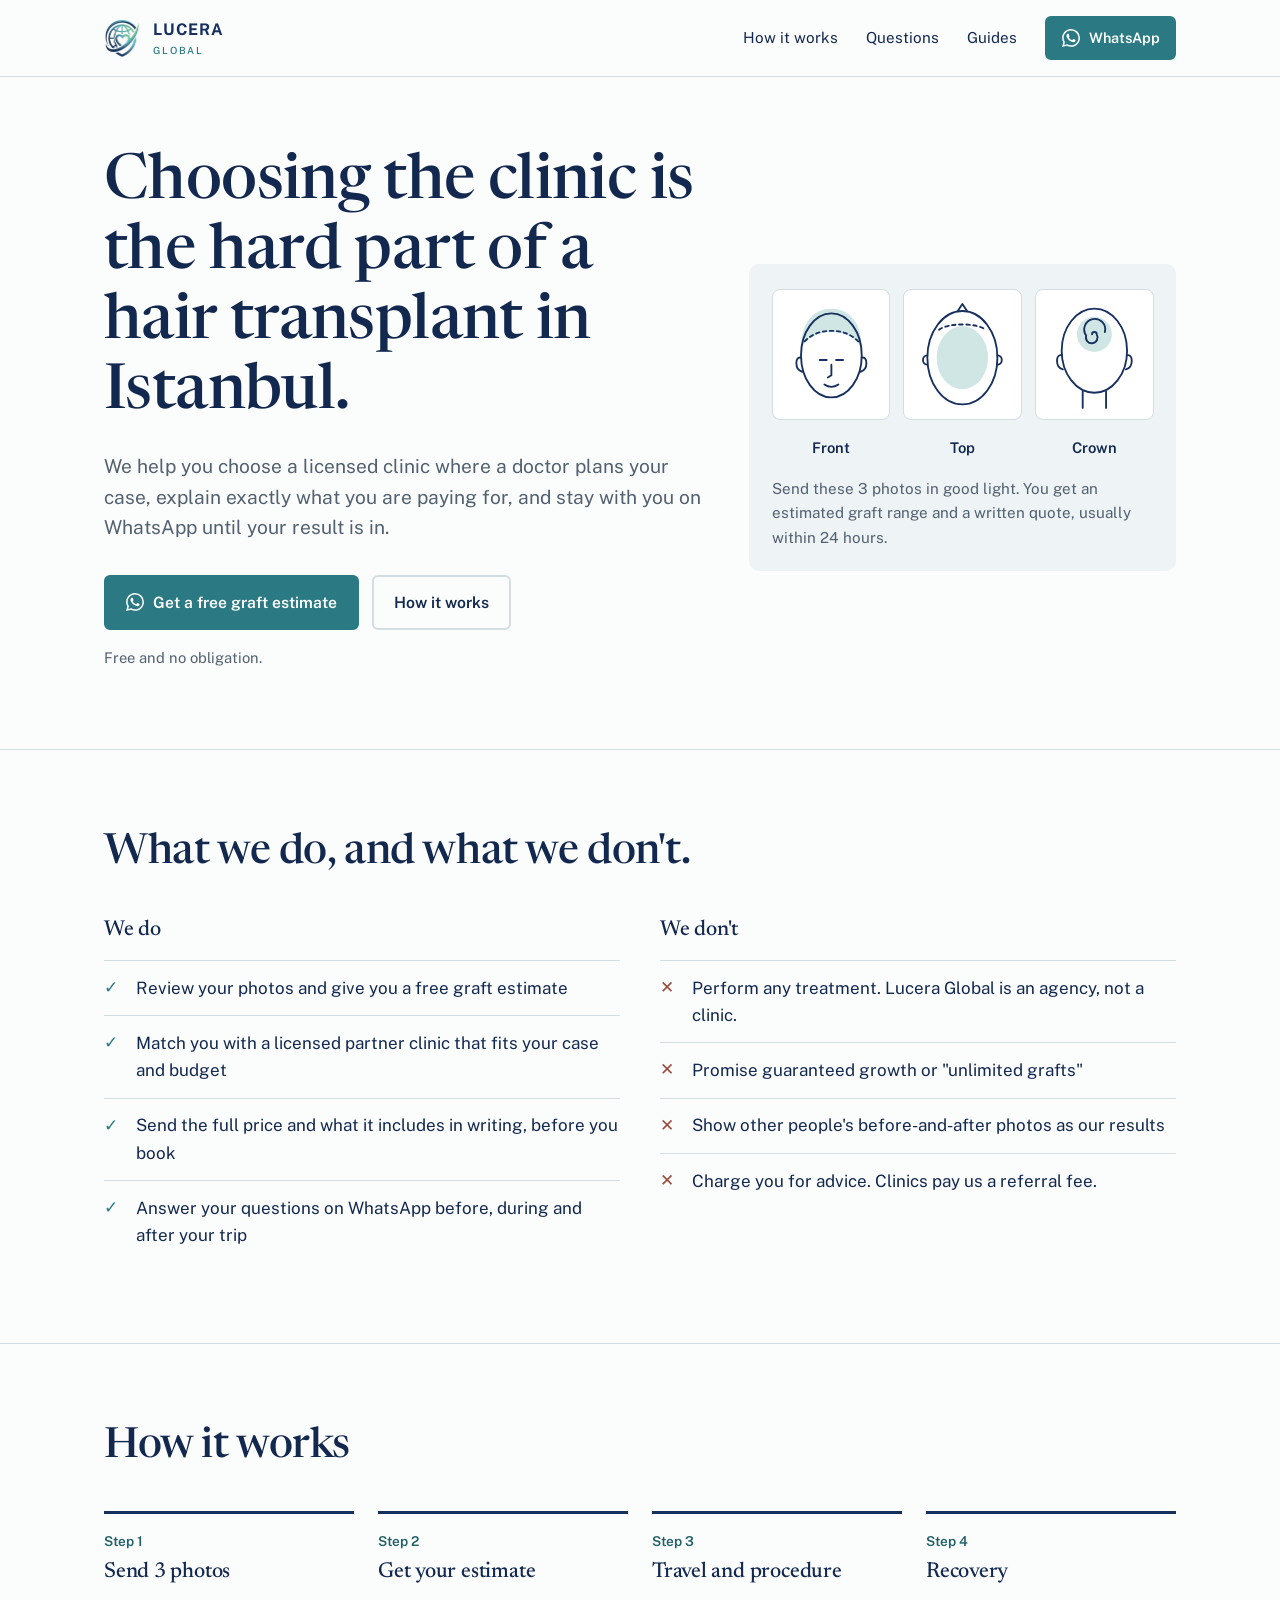
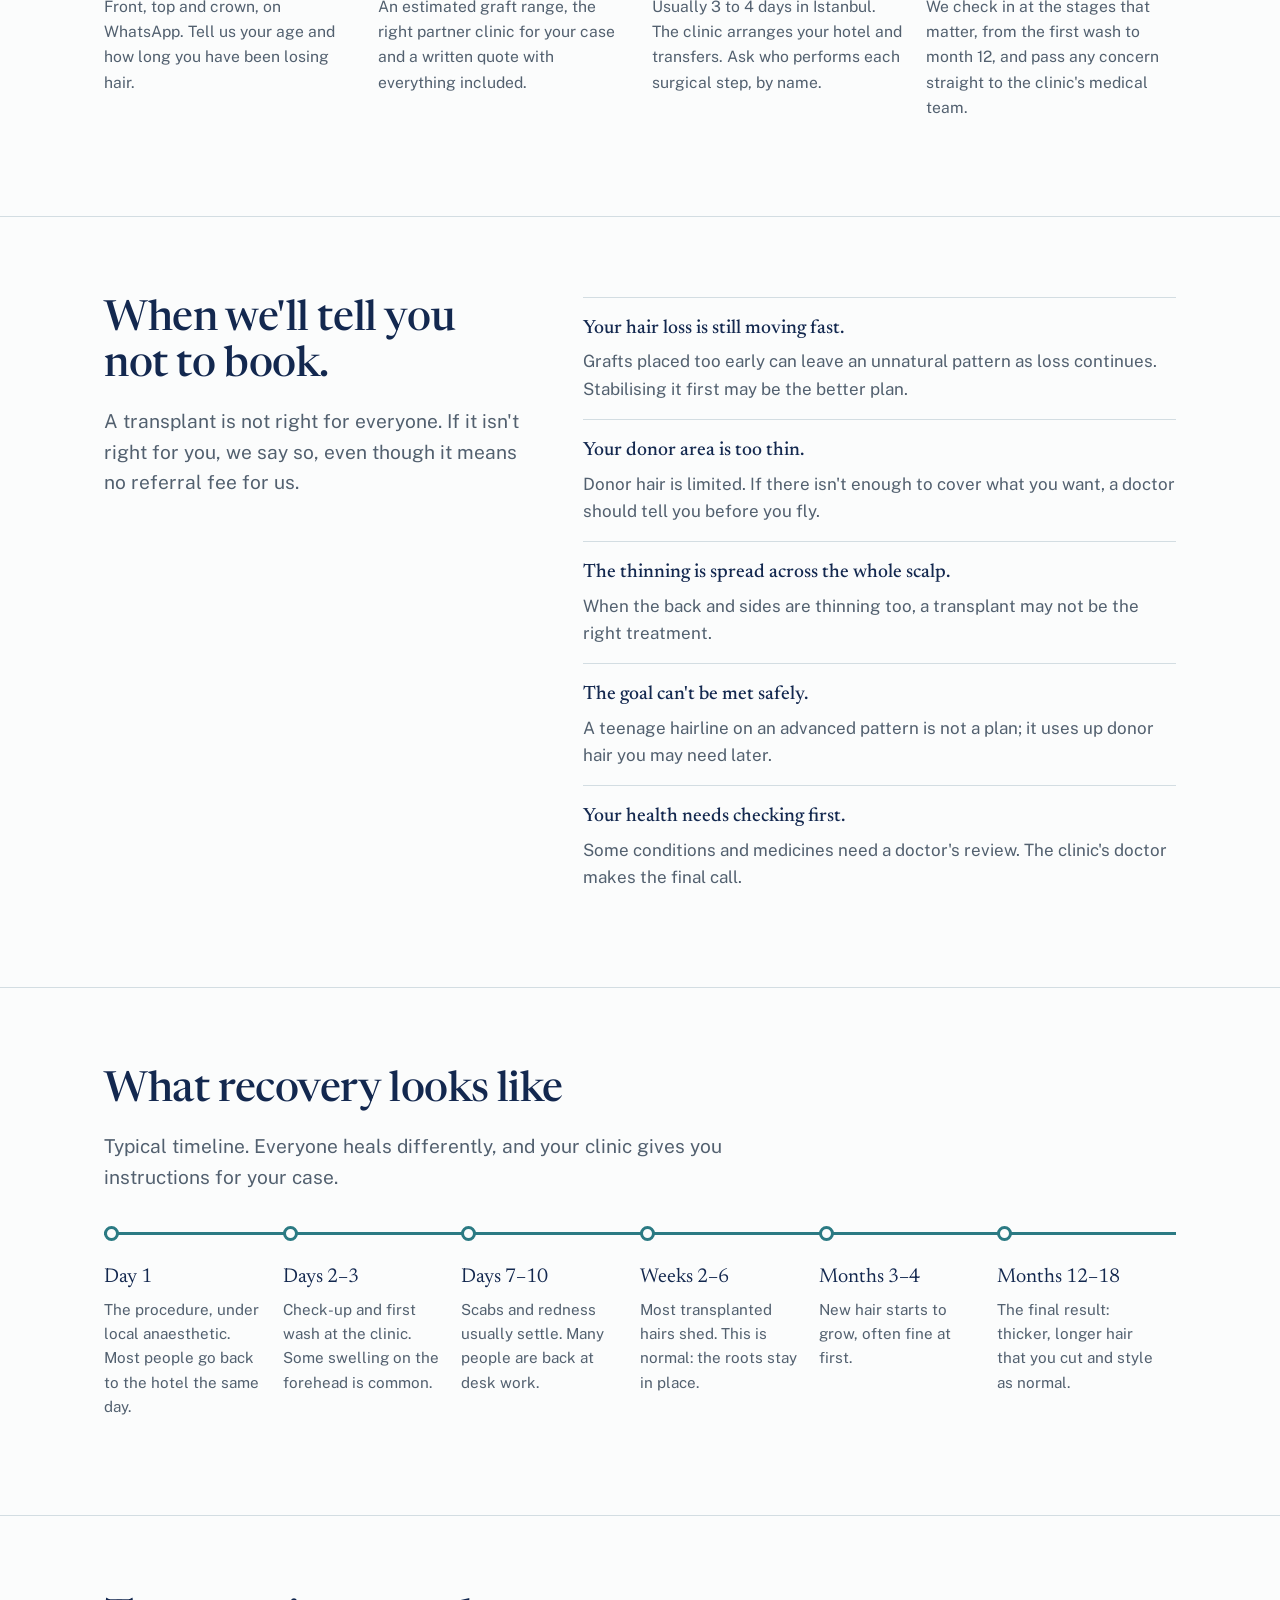
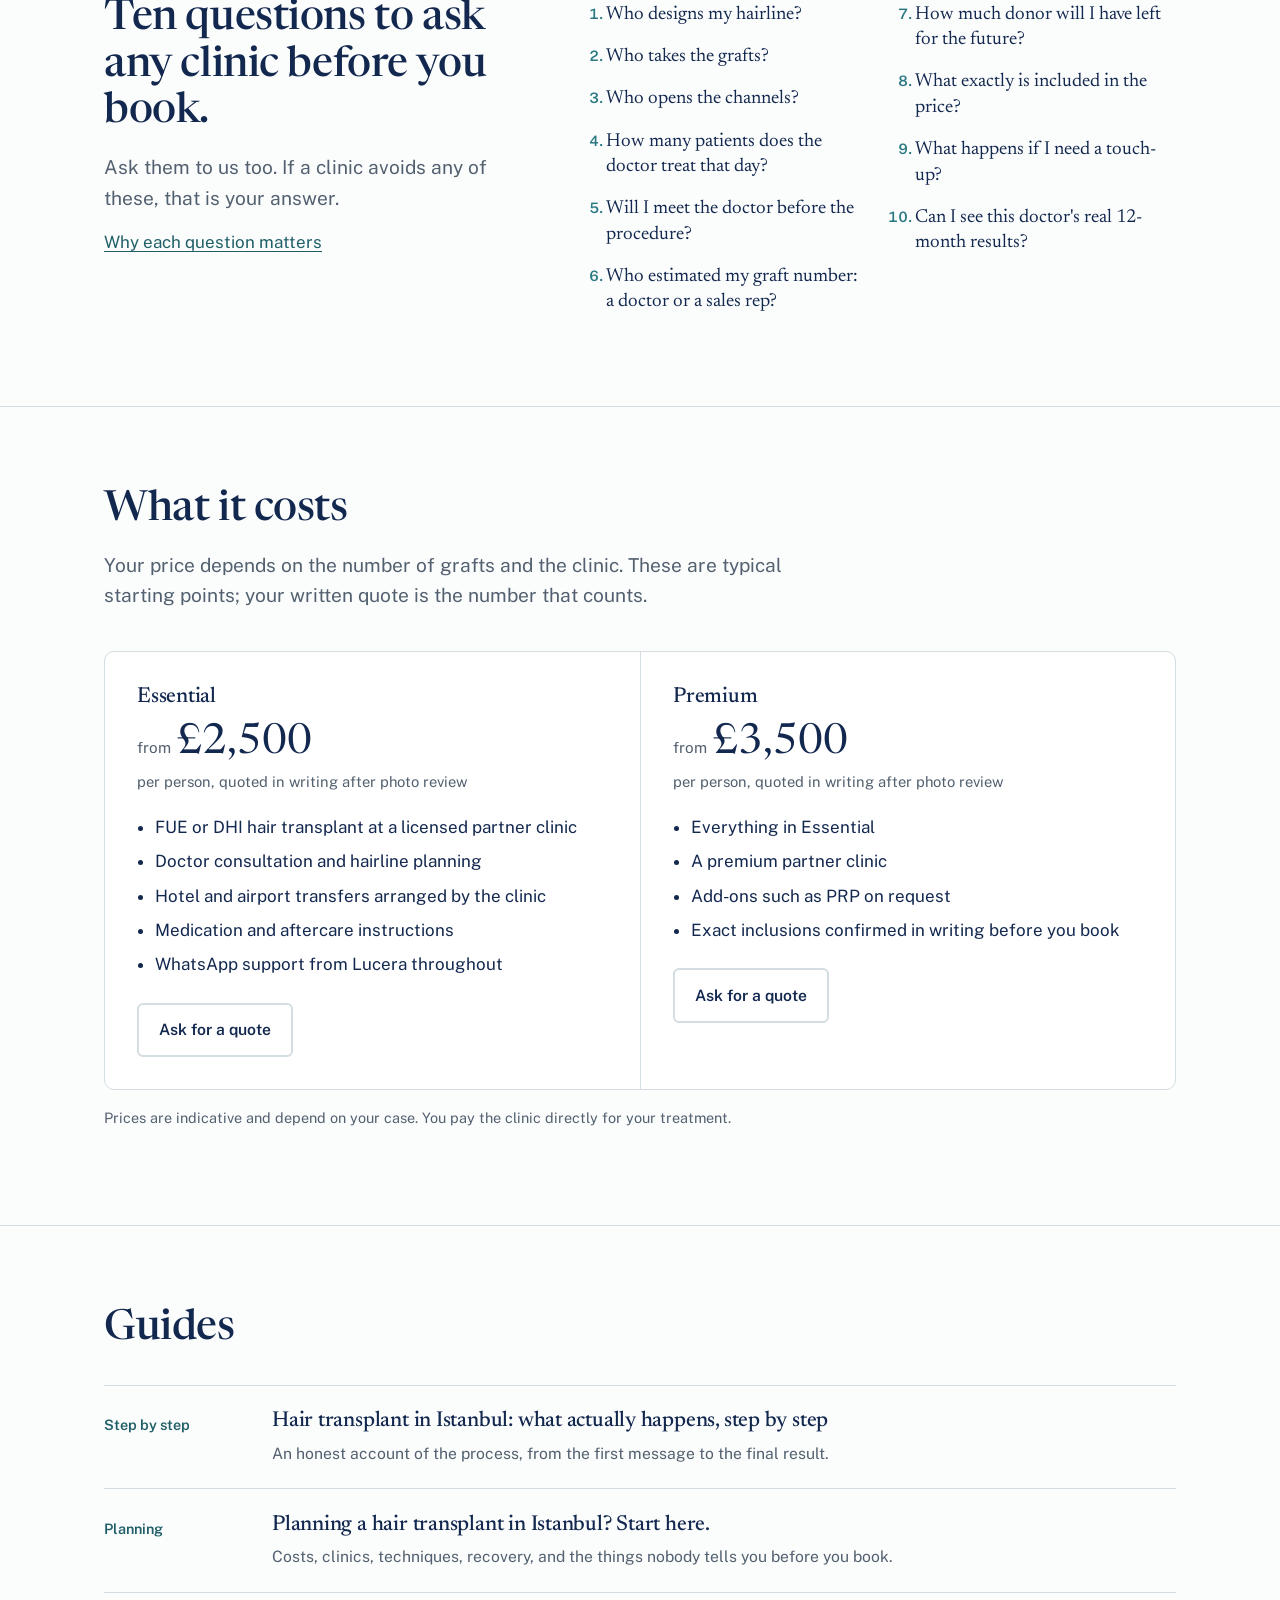
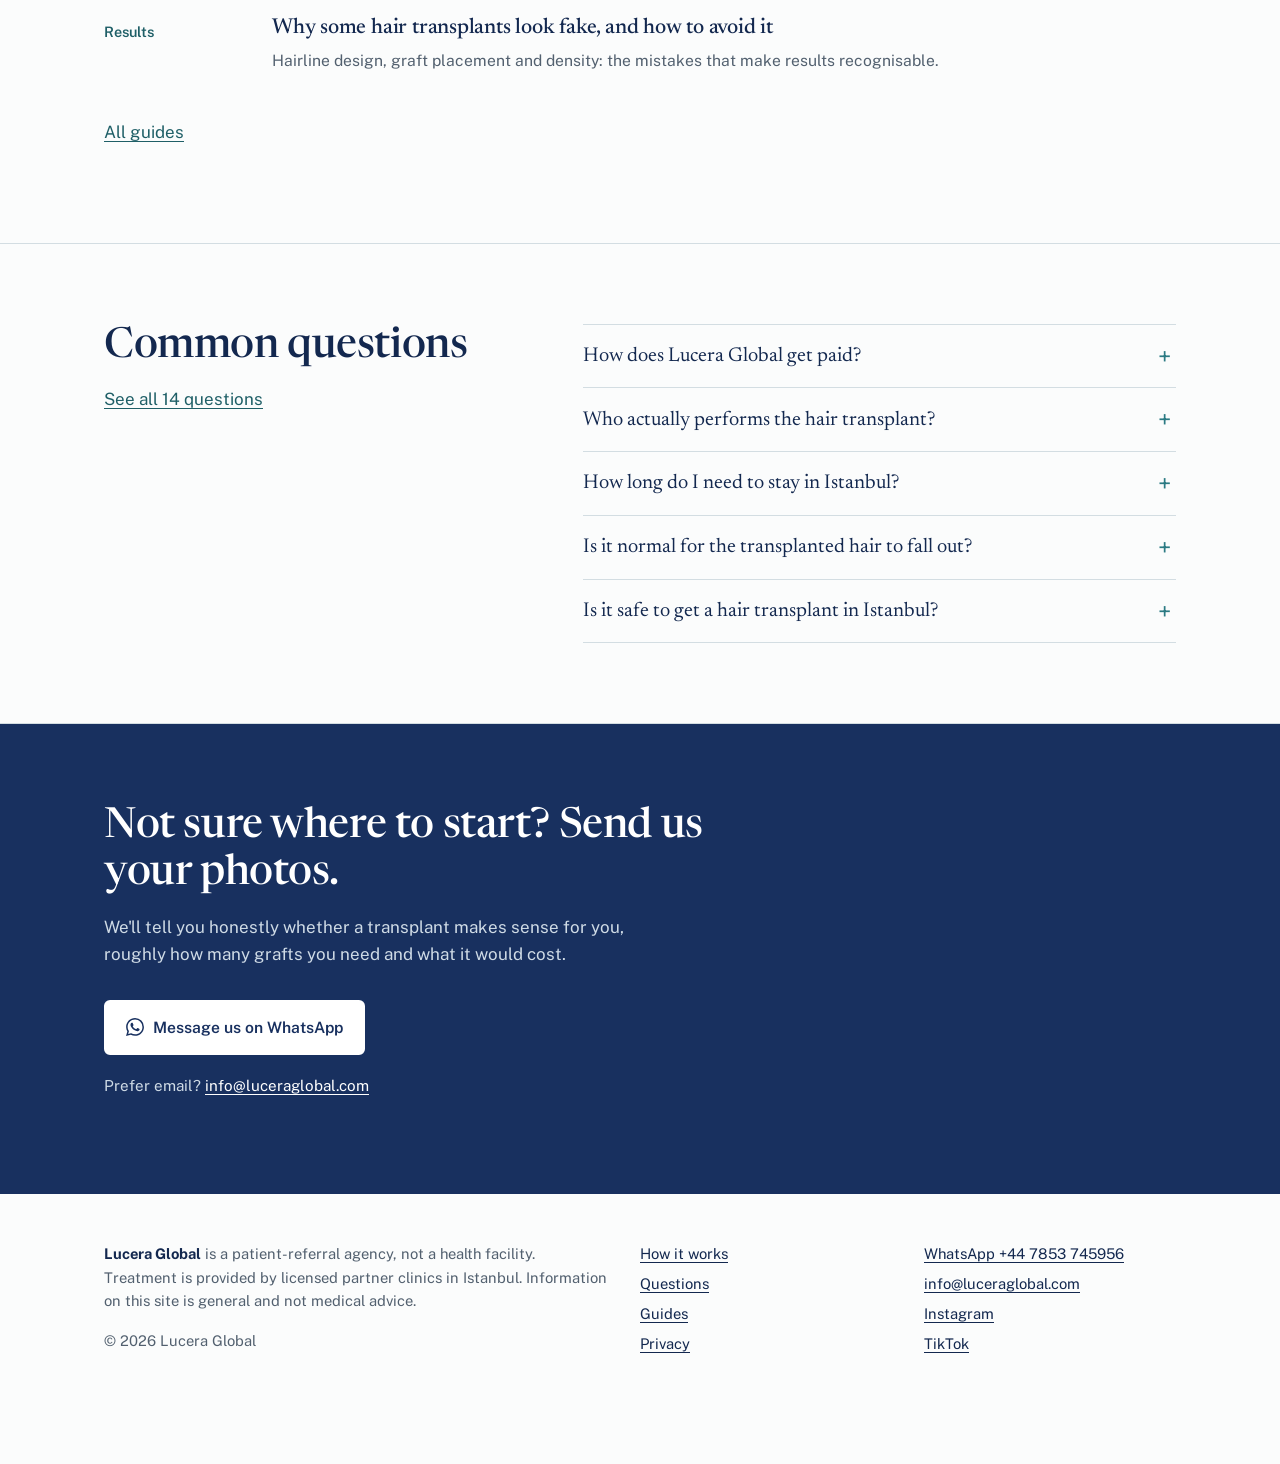
==== commit 951473e9: "Add candidacy and recovery timeline sections; last-updated date on FAQ Co-Authored-By: Claude Opus 5" ====
--- a/index.html
+++ b/index.html
@@ -108,6 +108,37 @@
   </div>
 </section>
 
+<section id="candidacy">
+  <div class="wrap split">
+    <div>
+      <h2>When we'll tell you not to book.</h2>
+      <p class="lead" style="margin-top:1rem">A transplant is not right for everyone. If it isn't right for you, we say so, even though it means no referral fee for us.</p>
+    </div>
+    <ul class="plain-list">
+      <li><strong>Your hair loss is still moving fast.</strong> Grafts placed too early can leave an unnatural pattern as loss continues. Stabilising it first may be the better plan.</li>
+      <li><strong>Your donor area is too thin.</strong> Donor hair is limited. If there isn't enough to cover what you want, a doctor should tell you before you fly.</li>
+      <li><strong>The thinning is spread across the whole scalp.</strong> When the back and sides are thinning too, a transplant may not be the right treatment.</li>
+      <li><strong>The goal can't be met safely.</strong> A teenage hairline on an advanced pattern is not a plan; it uses up donor hair you may need later.</li>
+      <li><strong>Your health needs checking first.</strong> Some conditions and medicines need a doctor's review. The clinic's doctor makes the final call.</li>
+    </ul>
+  </div>
+</section>
+
+<section id="recovery">
+  <div class="wrap">
+    <h2 class="measure">What recovery looks like</h2>
+    <p class="lead" style="margin-top:1rem">Typical timeline. Everyone heals differently, and your clinic gives you instructions for your case.</p>
+    <ol class="timeline">
+      <li><span>Day 1</span><p>The procedure, under local anaesthetic. Most people go back to the hotel the same day.</p></li>
+      <li><span>Days 2–3</span><p>Check-up and first wash at the clinic. Some swelling on the forehead is common.</p></li>
+      <li><span>Days 7–10</span><p>Scabs and redness usually settle. Many people are back at desk work.</p></li>
+      <li><span>Weeks 2–6</span><p>Most transplanted hairs shed. This is normal: the roots stay in place.</p></li>
+      <li><span>Months 3–4</span><p>New hair starts to grow, often fine at first.</p></li>
+      <li><span>Months 12–18</span><p>The final result: thicker, longer hair that you cut and style as normal.</p></li>
+    </ol>
+  </div>
+</section>
+
 <section id="questions">
   <div class="wrap split">
     <div>
--- a/assets/site.css
+++ b/assets/site.css
@@ -172,3 +172,15 @@
 .guide-body li{margin-bottom:.4rem}
 .guide-body img{border-radius:8px;margin:1.5rem 0}
 .guide-body blockquote{margin:1.5rem 0;padding-left:1.2rem;border-left:3px solid var(--teal);color:var(--muted)}
+
+/* candidacy + recovery */
+.plain-list{list-style:none;margin:0;padding:0}
+.plain-list li{padding:1rem 0;border-top:1px solid var(--line);color:var(--muted)}
+.plain-list li strong{display:block;color:var(--ink);font-family:var(--serif);font-weight:500;font-size:1.2rem;font-variation-settings:"opsz" 24;margin-bottom:.25rem}
+.timeline{list-style:none;margin:2.5rem 0 0;padding:0;display:grid;grid-template-columns:repeat(6,1fr);gap:0;border-top:3px solid var(--teal)}
+.timeline li{padding:1rem 1rem 0 0;position:relative}
+.timeline li::before{content:"";position:absolute;top:-9px;left:0;width:15px;height:15px;border-radius:50%;background:var(--paper);border:3px solid var(--teal)}
+.timeline span{display:block;font-family:var(--serif);font-size:1.25rem;font-variation-settings:"opsz" 24;margin:.6rem 0 .3rem}
+.timeline p{font-size:.95rem;color:var(--muted)}
+@media(max-width:900px){.timeline{grid-template-columns:1fr;border-top:0;border-left:3px solid var(--teal);margin-left:.5rem}
+  .timeline li{padding:0 0 1.2rem 1.5rem}.timeline li::before{top:.35rem;left:-9px}.timeline span{margin-top:0}}
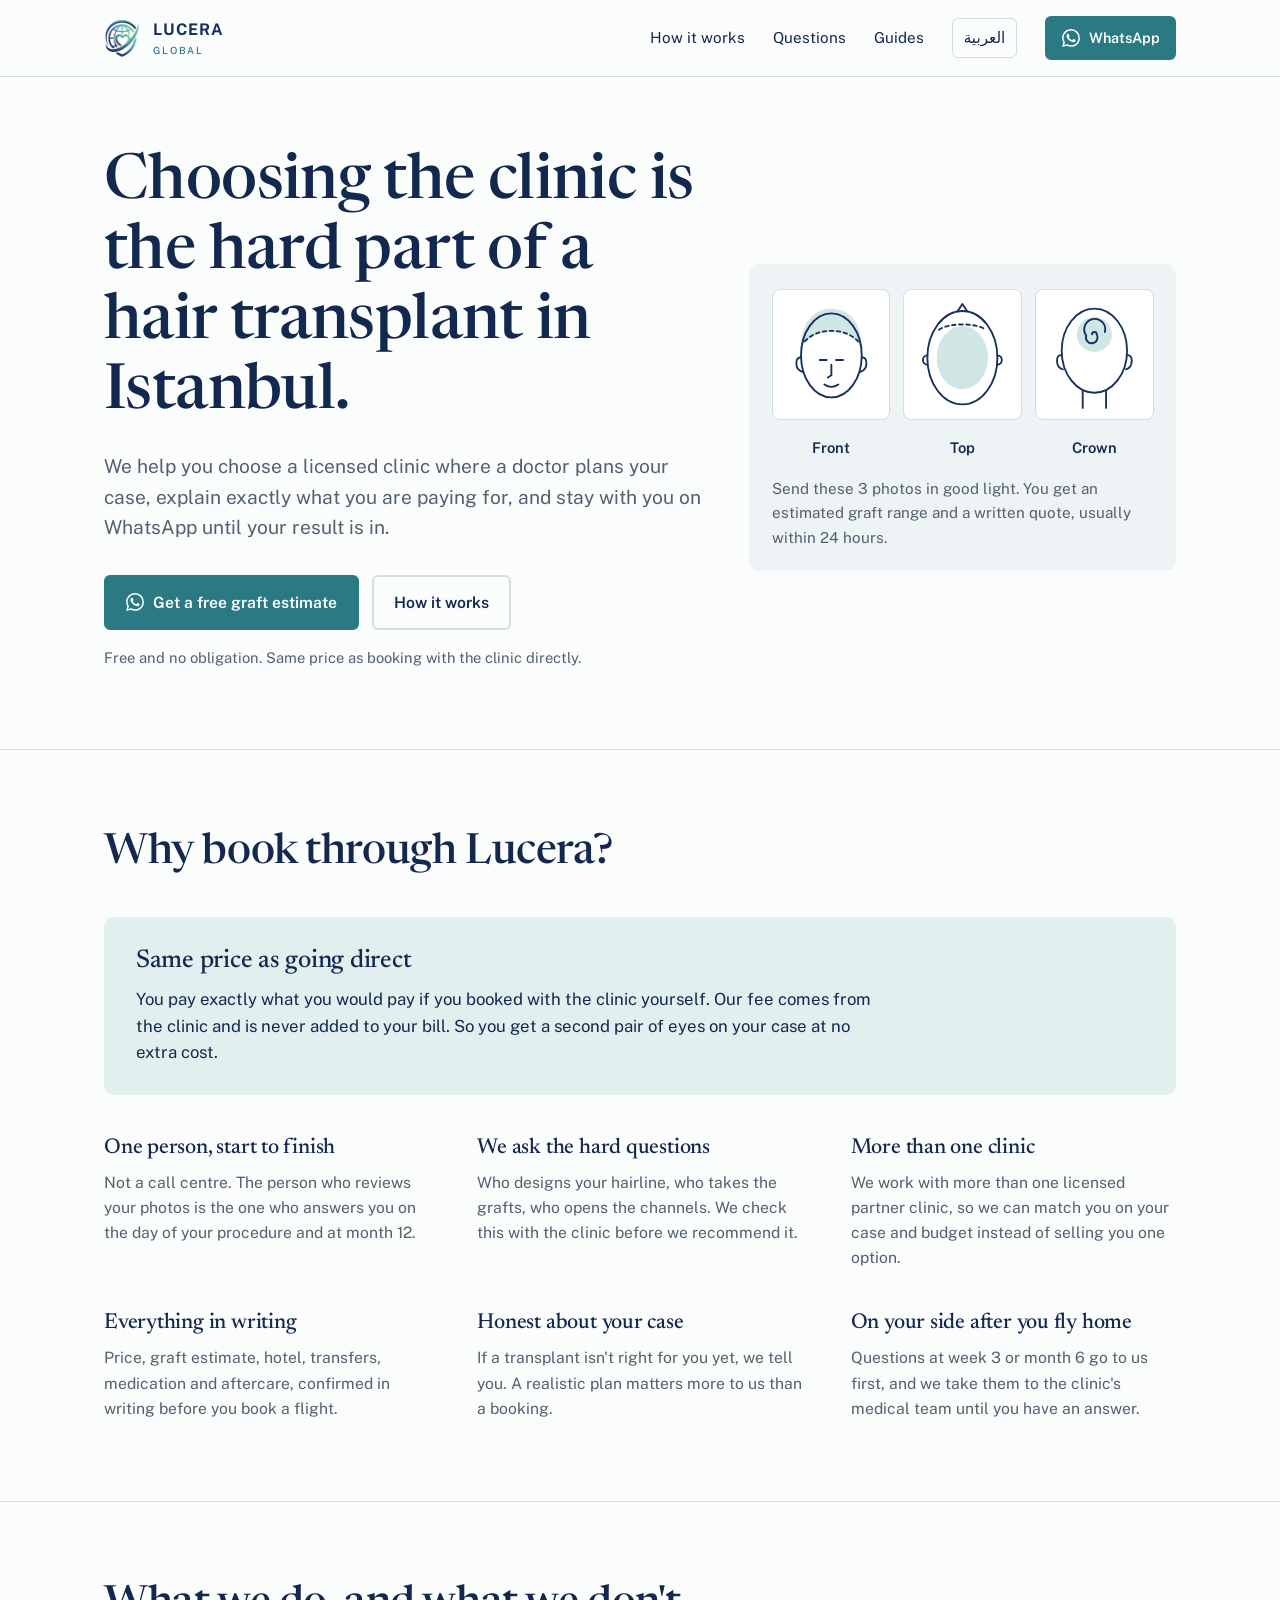
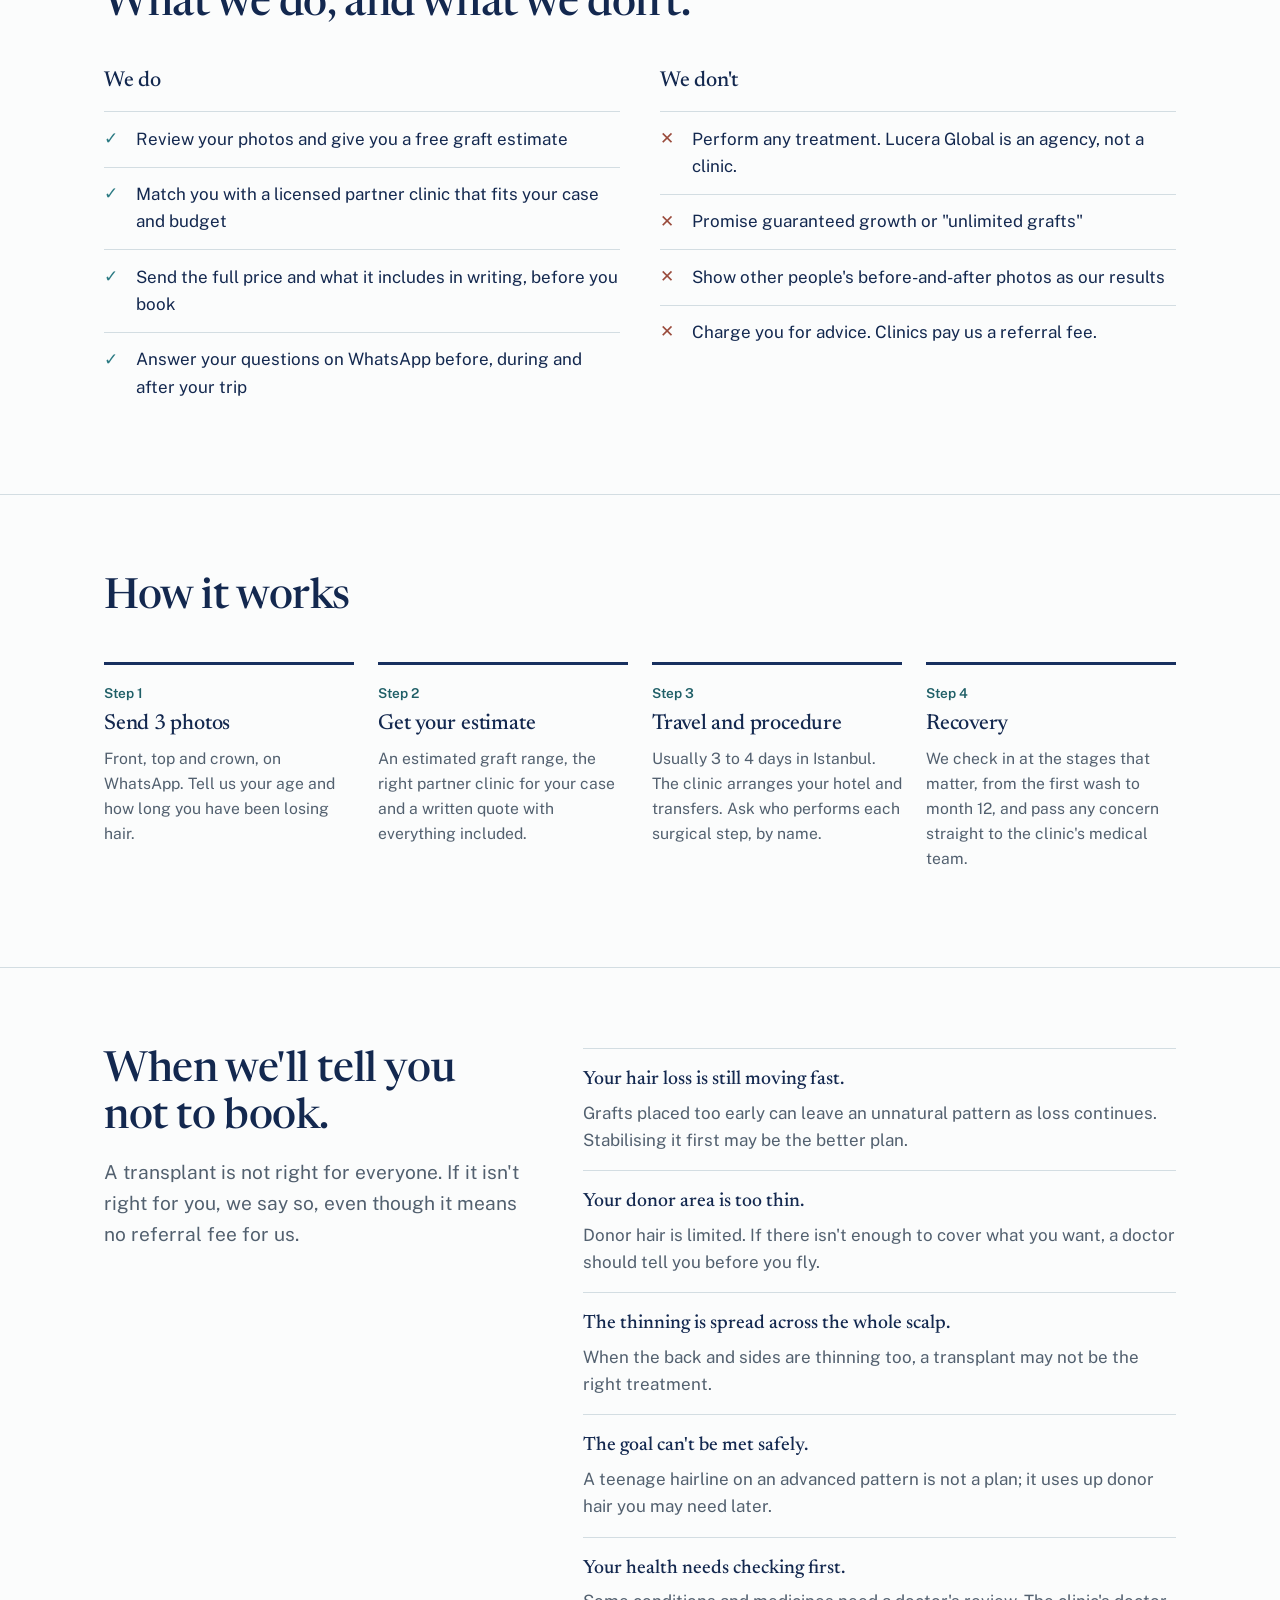
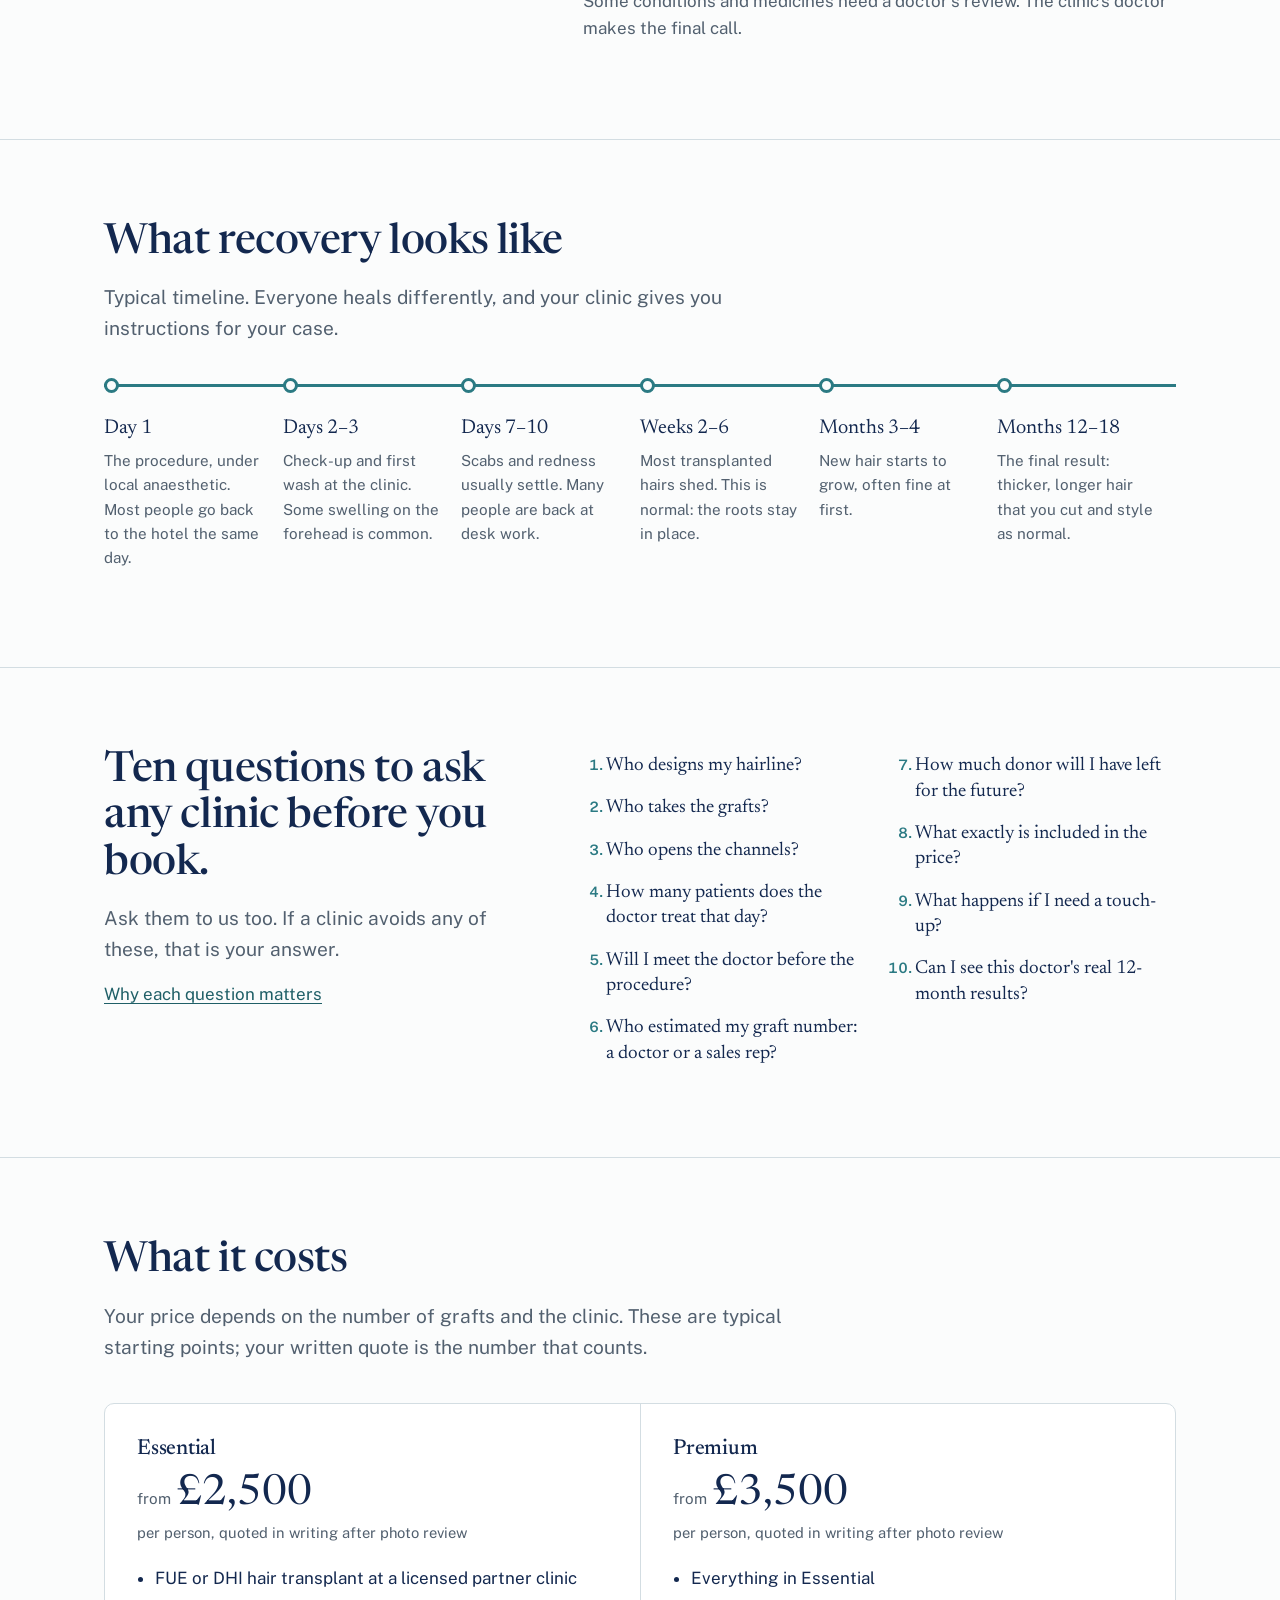
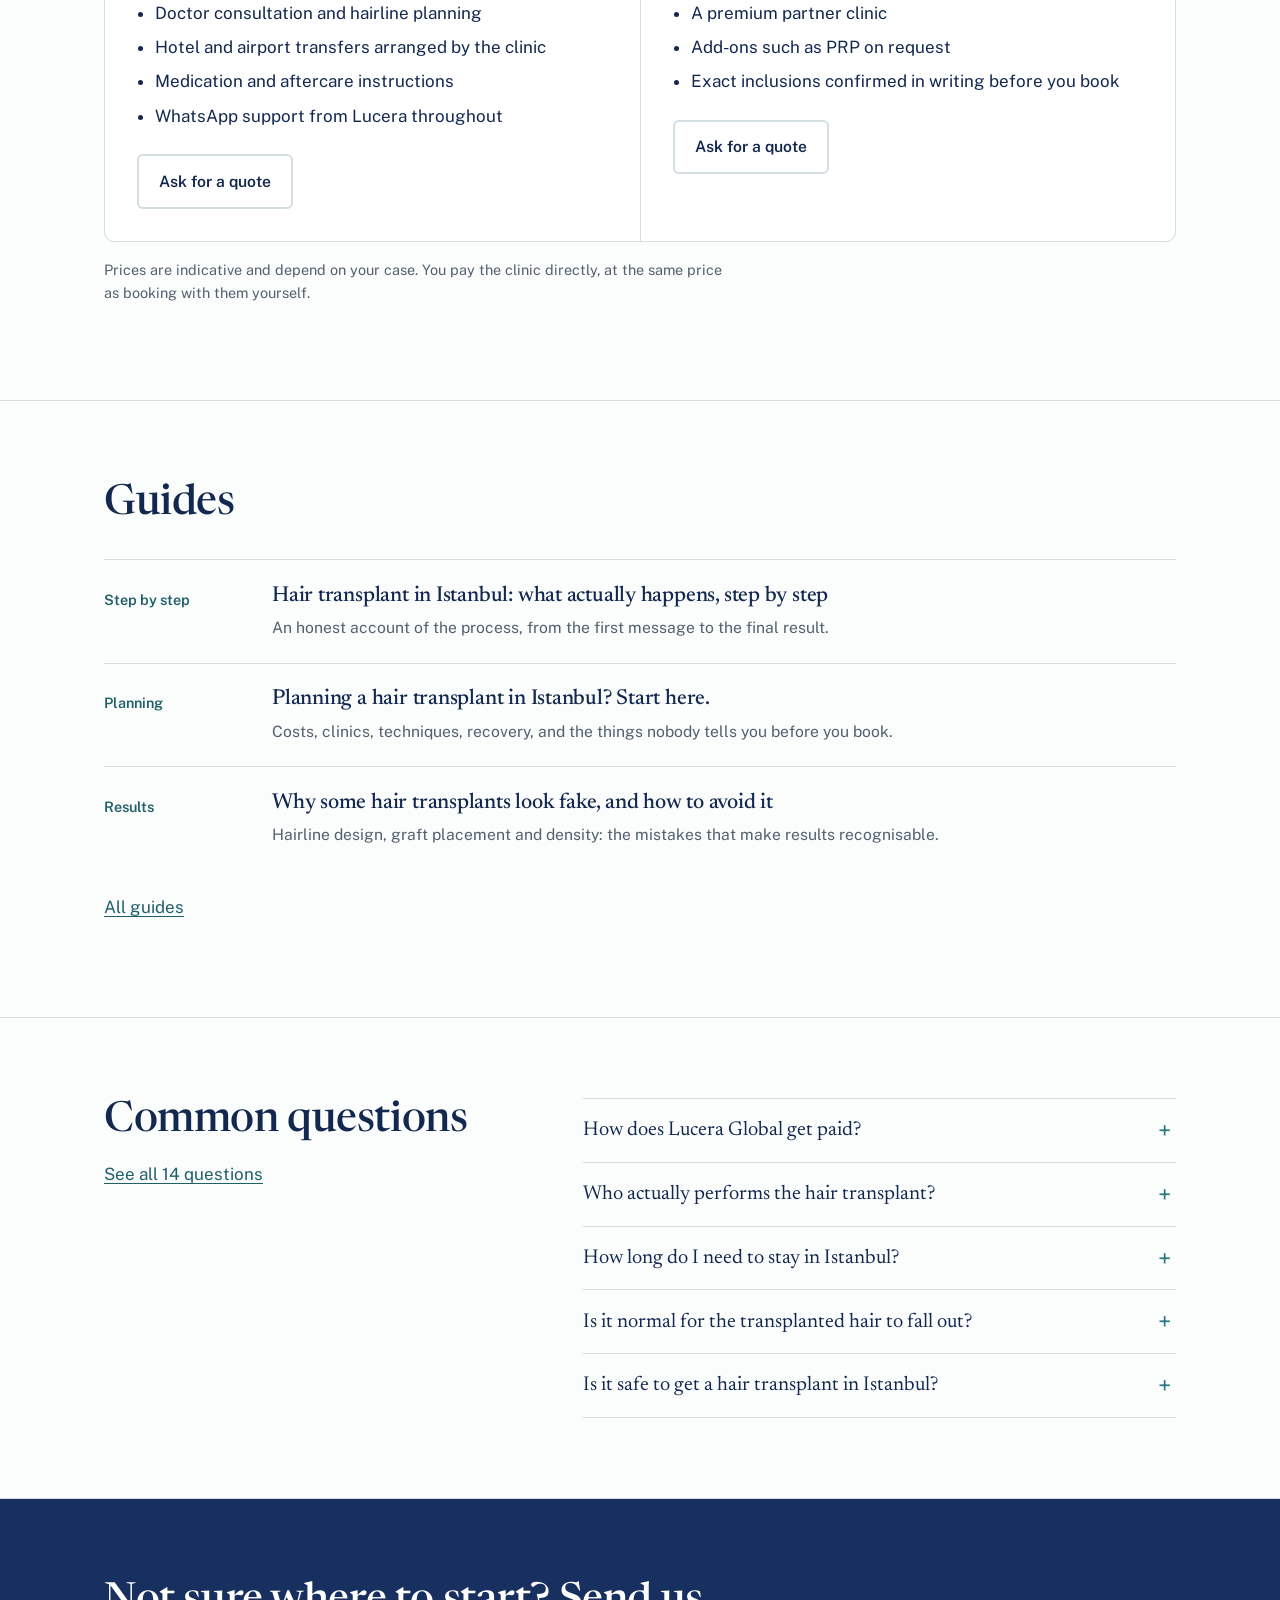
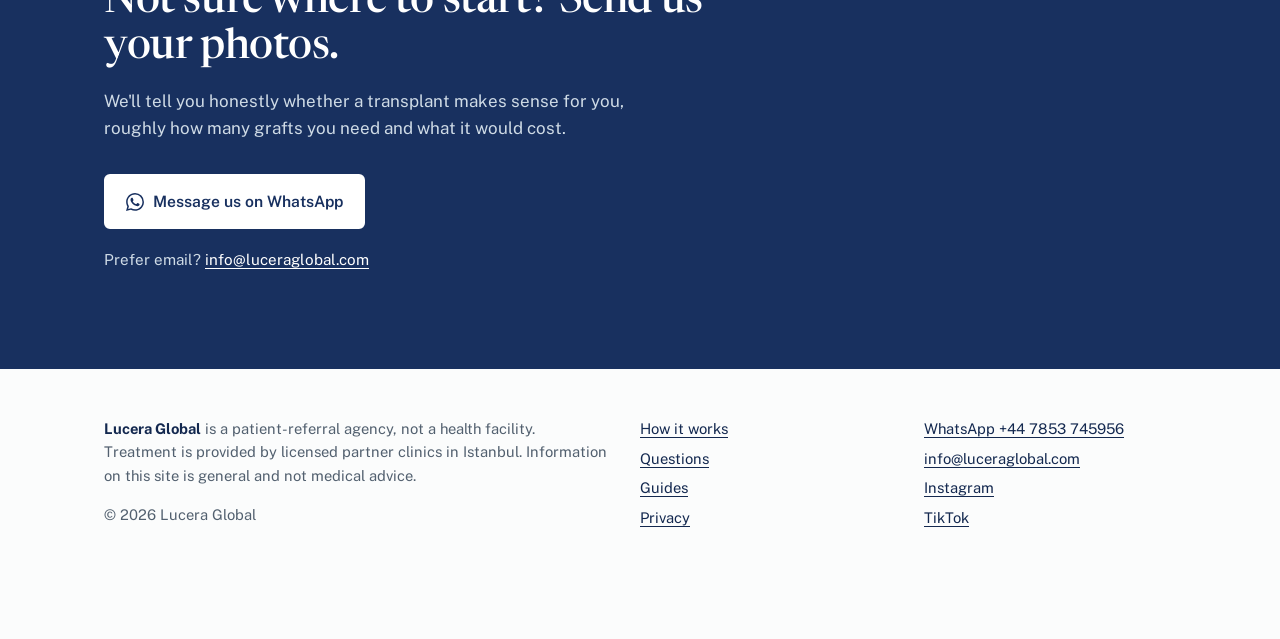
==== commit 0cb2225f: "Add 'Why book through Lucera' with same-price guarantee; Arabic version (/ar, /ar/faq) with RTL layo" ====
--- a/index.html
+++ b/index.html
@@ -6,10 +6,14 @@
 <title>Lucera Global | Choose the right hair transplant clinic in Istanbul</title>
 <meta name="description" content="Lucera Global helps international patients choose a licensed, doctor-led hair transplant clinic in Istanbul. Free graft estimate from 3 photos, written quotes and honest answers.">
 <link rel="canonical" href="https://luceraglobal.com/">
+<link rel="alternate" hreflang="en" href="https://luceraglobal.com/">
+<link rel="alternate" hreflang="ar" href="https://luceraglobal.com/ar/">
+<link rel="alternate" hreflang="x-default" href="https://luceraglobal.com/">
 <meta property="og:title" content="Lucera Global | Choose the right hair transplant clinic in Istanbul">
 <meta property="og:description" content="Lucera Global helps international patients choose a licensed, doctor-led hair transplant clinic in Istanbul. Free graft estimate from 3 photos, written quotes and honest answers.">
 <meta property="og:url" content="https://luceraglobal.com/">
 <meta property="og:type" content="website">
+<meta property="og:locale" content="en_GB">
 <meta property="og:image" content="https://luceraglobal.com/images/logo.png">
 <meta name="theme-color" content="#18305f">
 <link rel="icon" href="/images/mark.png" type="image/png">
@@ -26,6 +30,7 @@
       <a class="navlink" href="/#how-it-works">How it works</a>
       <a class="navlink" href="/faq">Questions</a>
       <a class="navlink" href="/blog">Guides</a>
+      <a class="lang" href="/ar/" lang="ar" hreflang="ar">العربية</a>
       <a class="btn small" href="https://wa.me/447853745956" target="_blank" rel="noopener"><svg viewBox="0 0 24 24" aria-hidden="true"><path d="M17.472 14.382c-.297-.149-1.758-.867-2.03-.967-.273-.099-.471-.148-.67.15-.197.297-.767.966-.94 1.164-.173.199-.347.223-.644.075-.297-.15-1.255-.463-2.39-1.475-.883-.788-1.48-1.761-1.653-2.059-.173-.297-.018-.458.13-.606.134-.133.298-.347.446-.52.149-.174.198-.298.298-.497.099-.198.05-.371-.025-.52-.075-.149-.669-1.612-.916-2.207-.242-.579-.487-.5-.669-.51-.173-.008-.371-.01-.57-.01-.198 0-.52.074-.792.372-.272.297-1.04 1.016-1.04 2.479 0 1.462 1.065 2.875 1.213 3.074.149.198 2.096 3.2 5.077 4.487.709.306 1.262.489 1.694.625.712.227 1.36.195 1.871.118.571-.085 1.758-.719 2.006-1.413.248-.694.248-1.289.173-1.413-.074-.124-.272-.198-.57-.347m-5.421 7.403h-.004a9.87 9.87 0 01-5.031-1.378l-.361-.214-3.741.982.998-3.648-.235-.374a9.86 9.86 0 01-1.51-5.26c.001-5.45 4.436-9.884 9.888-9.884 2.64 0 5.122 1.03 6.988 2.898a9.825 9.825 0 012.893 6.994c-.003 5.45-4.437 9.884-9.885 9.884m8.413-18.297A11.815 11.815 0 0012.05 0C5.495 0 .16 5.335.157 11.892c0 2.096.547 4.142 1.588 5.945L.057 24l6.305-1.654a11.882 11.882 0 005.683 1.448h.005c6.554 0 11.89-5.335 11.893-11.893a11.821 11.821 0 00-3.48-8.413z"/></svg>WhatsApp</a>
     </nav>
   </div>
@@ -41,7 +46,7 @@
         <a class="btn" href="https://wa.me/447853745956" target="_blank" rel="noopener"><svg viewBox="0 0 24 24" aria-hidden="true"><path d="M17.472 14.382c-.297-.149-1.758-.867-2.03-.967-.273-.099-.471-.148-.67.15-.197.297-.767.966-.94 1.164-.173.199-.347.223-.644.075-.297-.15-1.255-.463-2.39-1.475-.883-.788-1.48-1.761-1.653-2.059-.173-.297-.018-.458.13-.606.134-.133.298-.347.446-.52.149-.174.198-.298.298-.497.099-.198.05-.371-.025-.52-.075-.149-.669-1.612-.916-2.207-.242-.579-.487-.5-.669-.51-.173-.008-.371-.01-.57-.01-.198 0-.52.074-.792.372-.272.297-1.04 1.016-1.04 2.479 0 1.462 1.065 2.875 1.213 3.074.149.198 2.096 3.2 5.077 4.487.709.306 1.262.489 1.694.625.712.227 1.36.195 1.871.118.571-.085 1.758-.719 2.006-1.413.248-.694.248-1.289.173-1.413-.074-.124-.272-.198-.57-.347m-5.421 7.403h-.004a9.87 9.87 0 01-5.031-1.378l-.361-.214-3.741.982.998-3.648-.235-.374a9.86 9.86 0 01-1.51-5.26c.001-5.45 4.436-9.884 9.888-9.884 2.64 0 5.122 1.03 6.988 2.898a9.825 9.825 0 012.893 6.994c-.003 5.45-4.437 9.884-9.885 9.884m8.413-18.297A11.815 11.815 0 0012.05 0C5.495 0 .16 5.335.157 11.892c0 2.096.547 4.142 1.588 5.945L.057 24l6.305-1.654a11.882 11.882 0 005.683 1.448h.005c6.554 0 11.89-5.335 11.893-11.893a11.821 11.821 0 00-3.48-8.413z"/></svg>Get a free graft estimate</a>
         <a class="btn ghost" href="#how-it-works">How it works</a>
       </div>
-      <p class="hero-note">Free and no obligation.</p>
+      <p class="hero-note">Free and no obligation. Same price as booking with the clinic directly.</p>
     </div>
     <div class="photos">
       <div class="photos-row">
@@ -70,6 +75,24 @@
   </div>
 </section>
 
+<section id="why-lucera">
+  <div class="wrap">
+    <h2 class="measure">Why book through Lucera?</h2>
+    <div class="reasons">
+      <div class="key">
+        <h3>Same price as going direct</h3>
+        <p>You pay exactly what you would pay if you booked with the clinic yourself. Our fee comes from the clinic and is never added to your bill. So you get a second pair of eyes on your case at no extra cost.</p>
+      </div>
+      <div><h3>One person, start to finish</h3><p>Not a call centre. The person who reviews your photos is the one who answers you on the day of your procedure and at month 12.</p></div>
+      <div><h3>We ask the hard questions</h3><p>Who designs your hairline, who takes the grafts, who opens the channels. We check this with the clinic before we recommend it.</p></div>
+      <div><h3>More than one clinic</h3><p>We work with more than one licensed partner clinic, so we can match you on your case and budget instead of selling you one option.</p></div>
+      <div><h3>Everything in writing</h3><p>Price, graft estimate, hotel, transfers, medication and aftercare, confirmed in writing before you book a flight.</p></div>
+      <div><h3>Honest about your case</h3><p>If a transplant isn't right for you yet, we tell you. A realistic plan matters more to us than a booking.</p></div>
+      <div><h3>On your side after you fly home</h3><p>Questions at week 3 or month 6 go to us first, and we take them to the clinic's medical team until you have an answer.</p></div>
+    </div>
+  </div>
+</section>
+
 <section id="what-we-do">
   <div class="wrap">
     <h2 class="measure">What we do, and what we don't.</h2>
@@ -181,7 +204,7 @@
         <a class="btn ghost" href="https://wa.me/447853745956" target="_blank" rel="noopener">Ask for a quote</a>
       </div>
     </div>
-    <p class="fine">Prices are indicative and depend on your case. You pay the clinic directly for your treatment.</p>
+    <p class="fine">Prices are indicative and depend on your case. You pay the clinic directly, at the same price as booking with them yourself.</p>
   </div>
 </section>
 
@@ -199,7 +222,7 @@
       <h2>Common questions</h2>
       <p style="margin-top:1rem"><a href="/faq">See all 14 questions</a></p>
     </div>
-    <div class="faq-list"><details id="how-does-lucera-global-get-paid"><summary>How does Lucera Global get paid?</summary><p>Our partner clinics pay us a referral fee when a patient we introduce goes ahead with treatment. We tell you the full price, and exactly what it includes, in writing before you book. You never pay us for the consultation or the graft estimate.</p></details><details id="who-actually-performs-the-hair-transplant"><summary>Who actually performs the hair transplant?</summary><p>The International Society of Hair Restoration Surgery (ISHRS) considers three steps to be surgery that a licensed doctor should perform: designing the hairline, harvesting the grafts and making the recipient incisions (channels). In Turkey, the Hair Transplant Units Regulation (amended September 2025) allows only certified physicians to open the channels; certified health professionals may extract and implant grafts under a doctor's supervision. Before you book any clinic, ask who will do each step, by name.</p></details><details id="how-long-do-i-need-to-stay-in-istanbul"><summary>How long do I need to stay in Istanbul?</summary><p>Usually 3 to 4 days: arrival and consultation, the procedure day, and a check-up with the first wash before you fly home. The clinic confirms the exact schedule for your case.</p></details><details id="is-it-normal-for-the-transplanted-hair-to-fall-out"><summary>Is it normal for the transplanted hair to fall out?</summary><p>Yes. Most transplanted hairs shed within the first few weeks. The roots stay in place. New hair usually starts growing around months 3 to 4, and the final result is typically visible at 12 to 18 months.</p></details><details id="is-it-safe-to-get-a-hair-transplant-in-istanbul"><summary>Is it safe to get a hair transplant in Istanbul?</summary><p>Istanbul has many licensed, experienced clinics, but like any surgery a hair transplant carries risks, and quality varies between clinics. Choose a licensed clinic where a doctor plans your case and performs the surgical steps, check real results from the same doctor, and get everything included in writing. No clinic can honestly guarantee 100% growth.</p></details></div>
+    <div class="faq-list"><details id="how-does-lucera-global-get-paid"><summary>How does Lucera Global get paid?</summary><p>Our partner clinics pay us a referral fee when a patient we introduce goes ahead with treatment. You pay the same price as booking with the clinic directly: our fee is never added to your bill. We tell you the full price, and exactly what it includes, in writing before you book. You never pay us for the consultation or the graft estimate.</p></details><details id="who-actually-performs-the-hair-transplant"><summary>Who actually performs the hair transplant?</summary><p>The International Society of Hair Restoration Surgery (ISHRS) considers three steps to be surgery that a licensed doctor should perform: designing the hairline, harvesting the grafts and making the recipient incisions (channels). In Turkey, the Hair Transplant Units Regulation (amended September 2025) allows only certified physicians to open the channels; certified health professionals may extract and implant grafts under a doctor's supervision. Before you book any clinic, ask who will do each step, by name.</p></details><details id="how-long-do-i-need-to-stay-in-istanbul"><summary>How long do I need to stay in Istanbul?</summary><p>Usually 3 to 4 days: arrival and consultation, the procedure day, and a check-up with the first wash before you fly home. The clinic confirms the exact schedule for your case.</p></details><details id="is-it-normal-for-the-transplanted-hair-to-fall-out"><summary>Is it normal for the transplanted hair to fall out?</summary><p>Yes. Most transplanted hairs shed within the first few weeks. The roots stay in place. New hair usually starts growing around months 3 to 4, and the final result is typically visible at 12 to 18 months.</p></details><details id="is-it-safe-to-get-a-hair-transplant-in-istanbul"><summary>Is it safe to get a hair transplant in Istanbul?</summary><p>Istanbul has many licensed, experienced clinics, but like any surgery a hair transplant carries risks, and quality varies between clinics. Choose a licensed clinic where a doctor plans your case and performs the surgical steps, check real results from the same doctor, and get everything included in writing. No clinic can honestly guarantee 100% growth.</p></details></div>
   </div>
 </section>
 
@@ -225,7 +248,7 @@
       <li><a href="/privacy">Privacy</a></li>
     </ul>
     <ul>
-      <li><a href="https://wa.me/447853745956" target="_blank" rel="noopener">WhatsApp +44 7853 745956</a></li>
+      <li><a href="https://wa.me/447853745956" target="_blank" rel="noopener">WhatsApp <span class="phone">+44 7853 745956</span></a></li>
       <li><a href="mailto:info@luceraglobal.com">info@luceraglobal.com</a></li>
       <li><a href="https://instagram.com/luceraglobal" target="_blank" rel="noopener">Instagram</a></li>
       <li><a href="https://tiktok.com/@luceraglobal" target="_blank" rel="noopener">TikTok</a></li>
--- a/assets/site.css
+++ b/assets/site.css
@@ -1,5 +1,8 @@
 /* Lucera Global — shared styles. Palette from the logo (navy + teal). Fonts self-hosted (no third-party requests). */
 @font-face{font-family:"Newsreader";src:url("/fonts/newsreader-latin-opsz-normal.woff2") format("woff2");font-weight:200 800;font-style:normal;font-display:swap}
+@font-face{font-family:"IBM Plex Sans Arabic";src:url("/fonts/ibm-plex-sans-arabic-arabic-400-normal.woff2") format("woff2");font-weight:400;font-display:swap;unicode-range:U+0600-06FF,U+0750-077F,U+08A0-08FF,U+FB50-FDFF,U+FE70-FEFF}
+@font-face{font-family:"IBM Plex Sans Arabic";src:url("/fonts/ibm-plex-sans-arabic-arabic-500-normal.woff2") format("woff2");font-weight:500;font-display:swap;unicode-range:U+0600-06FF,U+0750-077F,U+08A0-08FF,U+FB50-FDFF,U+FE70-FEFF}
+@font-face{font-family:"IBM Plex Sans Arabic";src:url("/fonts/ibm-plex-sans-arabic-arabic-600-normal.woff2") format("woff2");font-weight:600;font-display:swap;unicode-range:U+0600-06FF,U+0750-077F,U+08A0-08FF,U+FB50-FDFF,U+FE70-FEFF}
 @font-face{font-family:"Public Sans";src:url("/fonts/public-sans-latin-wght-normal.woff2") format("woff2");font-weight:100 900;font-style:normal;font-display:swap}
 
 :root{
@@ -29,8 +32,8 @@
 h3{font-size:1.35rem;font-variation-settings:"opsz" 24;line-height:1.25}
 p{margin:0 0 1rem}
 .wrap{max-width:var(--wrap);margin:0 auto;padding:0 1.5rem}
-.skip{position:absolute;left:-999px;top:0;background:var(--ink);color:#fff;padding:.6rem 1rem;z-index:50}
-.skip:focus{left:1rem}
+.skip{position:absolute;inset-inline-start:1rem;top:0;transform:translateY(-120%);background:var(--ink);color:#fff;padding:.6rem 1rem;z-index:50}
+.skip:focus{transform:none}
 
 /* header */
 .site-head{border-bottom:1px solid var(--line);background:var(--paper)}
@@ -79,8 +82,8 @@
 .ledger{display:grid;grid-template-columns:1fr 1fr;gap:2.5rem;margin-top:2.5rem}
 .ledger h3{margin-bottom:1rem}
 .ledger ul{list-style:none;margin:0;padding:0}
-.ledger li{padding:.85rem 0 .85rem 2rem;border-top:1px solid var(--line);position:relative}
-.ledger li::before{position:absolute;left:0;top:.8rem;font-weight:700}
+.ledger li{padding-block:.85rem;padding-inline:2rem 0;border-top:1px solid var(--line);position:relative}
+.ledger li::before{position:absolute;inset-inline-start:0;top:.8rem;font-weight:700}
 .ledger .yes li::before{content:"✓";color:var(--teal)}
 .ledger .no li::before{content:"✕";color:#9a4b3c}
 @media(max-width:720px){.ledger{grid-template-columns:1fr}}
@@ -95,7 +98,7 @@
 @media(max-width:560px){.steps{grid-template-columns:1fr}}
 
 /* questions list */
-.qlist{margin:0;padding-left:1.4rem;columns:2;column-gap:3rem}
+.qlist{margin:0;padding-inline-start:1.4rem;columns:2;column-gap:3rem}
 .qlist li{break-inside:avoid;padding:.35rem 0 .7rem;font-family:var(--serif);font-size:1.18rem;font-variation-settings:"opsz" 20;line-height:1.35}
 .qlist li::marker{color:var(--teal);font-family:var(--sans);font-size:.9rem;font-weight:600}
 @media(max-width:720px){.qlist{columns:1}}
@@ -103,15 +106,15 @@
 /* prices */
 .prices{display:grid;grid-template-columns:1fr 1fr;gap:0;border:1px solid var(--line);border-radius:10px;overflow:hidden;margin-top:2.5rem;background:#fff}
 .price{padding:2rem}
-.price+.price{border-left:1px solid var(--line)}
+.price+.price{border-inline-start:1px solid var(--line)}
 .price h3{margin-bottom:.3rem}
 .price .amount{font-family:var(--serif);font-size:2.6rem;font-variation-settings:"opsz" 72;line-height:1.1;margin:.6rem 0 .2rem}
-.price .amount small{font-family:var(--sans);font-size:.95rem;color:var(--muted);margin-right:.35rem}
+.price .amount small{font-family:var(--sans);font-size:.95rem;color:var(--muted);margin-inline-end:.35rem}
 .price .terms{font-size:.92rem;color:var(--muted);margin-bottom:1.3rem}
-.price ul{margin:0 0 1.5rem;padding-left:1.15rem}
+.price ul{margin:0 0 1.5rem;padding-inline-start:1.15rem}
 .price li{margin-bottom:.45rem}
 .fine{font-size:.9rem;color:var(--muted);margin-top:1rem;max-width:44em}
-@media(max-width:720px){.prices{grid-template-columns:1fr}.price+.price{border-left:0;border-top:1px solid var(--line)}}
+@media(max-width:720px){.prices{grid-template-columns:1fr}.price+.price{border-inline-start:0;border-top:1px solid var(--line)}}
 
 /* articles */
 .articles{list-style:none;margin:2rem 0 0;padding:0}
@@ -126,9 +129,9 @@
 /* faq */
 .faq-list details{border-top:1px solid var(--line)}
 .faq-list details:last-of-type{border-bottom:1px solid var(--line)}
-.faq-list summary{cursor:pointer;list-style:none;padding:1.15rem 2.5rem 1.15rem 0;position:relative;font-family:var(--serif);font-size:1.25rem;font-variation-settings:"opsz" 24;line-height:1.3}
+.faq-list summary{cursor:pointer;list-style:none;padding-block:1.15rem;padding-inline:0 2.5rem;position:relative;font-family:var(--serif);font-size:1.25rem;font-variation-settings:"opsz" 24;line-height:1.3}
 .faq-list summary::-webkit-details-marker{display:none}
-.faq-list summary::after{content:"+";position:absolute;right:.3rem;top:1rem;font-family:var(--sans);font-size:1.5rem;color:var(--teal)}
+.faq-list summary::after{content:"+";position:absolute;inset-inline-end:.3rem;top:1rem;font-family:var(--sans);font-size:1.5rem;color:var(--teal)}
 .faq-list details[open] summary::after{content:"–"}
 .faq-list details p{color:var(--muted);max-width:42em;padding-bottom:.6rem}
 .faq-list h2.group{font-size:1.5rem;margin:3rem 0 .8rem}
@@ -168,19 +171,40 @@
 .guide-body{max-width:44rem;padding-top:2.5rem;padding-bottom:2rem;font-family:var(--serif);font-size:1.2rem;line-height:1.7;font-variation-settings:"opsz" 16}
 .guide-body h2{font-size:1.7rem;margin:2.2rem 0 .8rem}
 .guide-body h3{font-size:1.3rem;margin:1.8rem 0 .6rem}
-.guide-body ul,.guide-body ol{padding-left:1.3rem}
+.guide-body ul,.guide-body ol{padding-inline-start:1.3rem}
 .guide-body li{margin-bottom:.4rem}
 .guide-body img{border-radius:8px;margin:1.5rem 0}
-.guide-body blockquote{margin:1.5rem 0;padding-left:1.2rem;border-left:3px solid var(--teal);color:var(--muted)}
+.guide-body blockquote{margin:1.5rem 0;padding-left:1.2rem;border-inline-start:3px solid var(--teal);color:var(--muted)}
 
 /* candidacy + recovery */
 .plain-list{list-style:none;margin:0;padding:0}
 .plain-list li{padding:1rem 0;border-top:1px solid var(--line);color:var(--muted)}
 .plain-list li strong{display:block;color:var(--ink);font-family:var(--serif);font-weight:500;font-size:1.2rem;font-variation-settings:"opsz" 24;margin-bottom:.25rem}
 .timeline{list-style:none;margin:2.5rem 0 0;padding:0;display:grid;grid-template-columns:repeat(6,1fr);gap:0;border-top:3px solid var(--teal)}
-.timeline li{padding:1rem 1rem 0 0;position:relative}
-.timeline li::before{content:"";position:absolute;top:-9px;left:0;width:15px;height:15px;border-radius:50%;background:var(--paper);border:3px solid var(--teal)}
+.timeline li{padding-block:1rem 0;padding-inline:0 1rem;position:relative}
+.timeline li::before{content:"";position:absolute;top:-9px;inset-inline-start:0;width:15px;height:15px;border-radius:50%;background:var(--paper);border:3px solid var(--teal)}
 .timeline span{display:block;font-family:var(--serif);font-size:1.25rem;font-variation-settings:"opsz" 24;margin:.6rem 0 .3rem}
 .timeline p{font-size:.95rem;color:var(--muted)}
-@media(max-width:900px){.timeline{grid-template-columns:1fr;border-top:0;border-left:3px solid var(--teal);margin-left:.5rem}
-  .timeline li{padding:0 0 1.2rem 1.5rem}.timeline li::before{top:.35rem;left:-9px}.timeline span{margin-top:0}}
+@media(max-width:900px){.timeline{grid-template-columns:1fr;border-top:0;border-inline-start:3px solid var(--teal);margin-inline-start:.5rem}
+  .timeline li{padding-block:0 1.2rem;padding-inline:1.5rem 0}.timeline li::before{top:.35rem;inset-inline-start:-9px}.timeline span{margin-top:0}}
+
+/* language switch + Arabic */
+.lang{font-size:.92rem;color:var(--ink);text-decoration:none;border:1px solid var(--line);border-radius:6px;padding:.45rem .7rem}
+.lang:hover{border-color:var(--ink)}
+html[lang="ar"]{--serif:"IBM Plex Sans Arabic","Public Sans",sans-serif;--sans:"IBM Plex Sans Arabic","Public Sans",sans-serif}
+html[lang="ar"] body{font-size:1.08rem;line-height:1.8}
+html[lang="ar"] h1,html[lang="ar"] h2,html[lang="ar"] h3{font-weight:600;letter-spacing:0;line-height:1.35;font-variation-settings:normal}
+html[lang="ar"] .qlist li,html[lang="ar"] .faq-list summary,html[lang="ar"] .timeline span,html[lang="ar"] .plain-list li strong{font-variation-settings:normal;font-weight:500}
+html[lang="ar"] .brand span,html[lang="ar"] .brand small{font-family:"Public Sans",sans-serif}
+html[lang="ar"] .phone{direction:ltr;unicode-bidi:isolate;display:inline-block}
+
+/* why choose */
+.reasons{display:grid;grid-template-columns:repeat(3,1fr);gap:2.5rem 3rem;margin-top:2.5rem}
+.reasons h3{margin-bottom:.5rem}
+.reasons p{color:var(--muted);font-size:.98rem;margin:0}
+.reasons .key{grid-column:1/-1;background:var(--teal-soft);border-radius:10px;padding:1.8rem 2rem}
+.reasons .key h3{font-size:1.6rem}
+.reasons .key p{color:var(--ink);font-size:1.05rem;max-width:44em}
+@media(max-width:900px){.reasons{grid-template-columns:1fr 1fr}}
+@media(max-width:600px){.reasons{grid-template-columns:1fr}}
+html[lang="ar"] .steps li::before{content:"الخطوة " counter(s)}
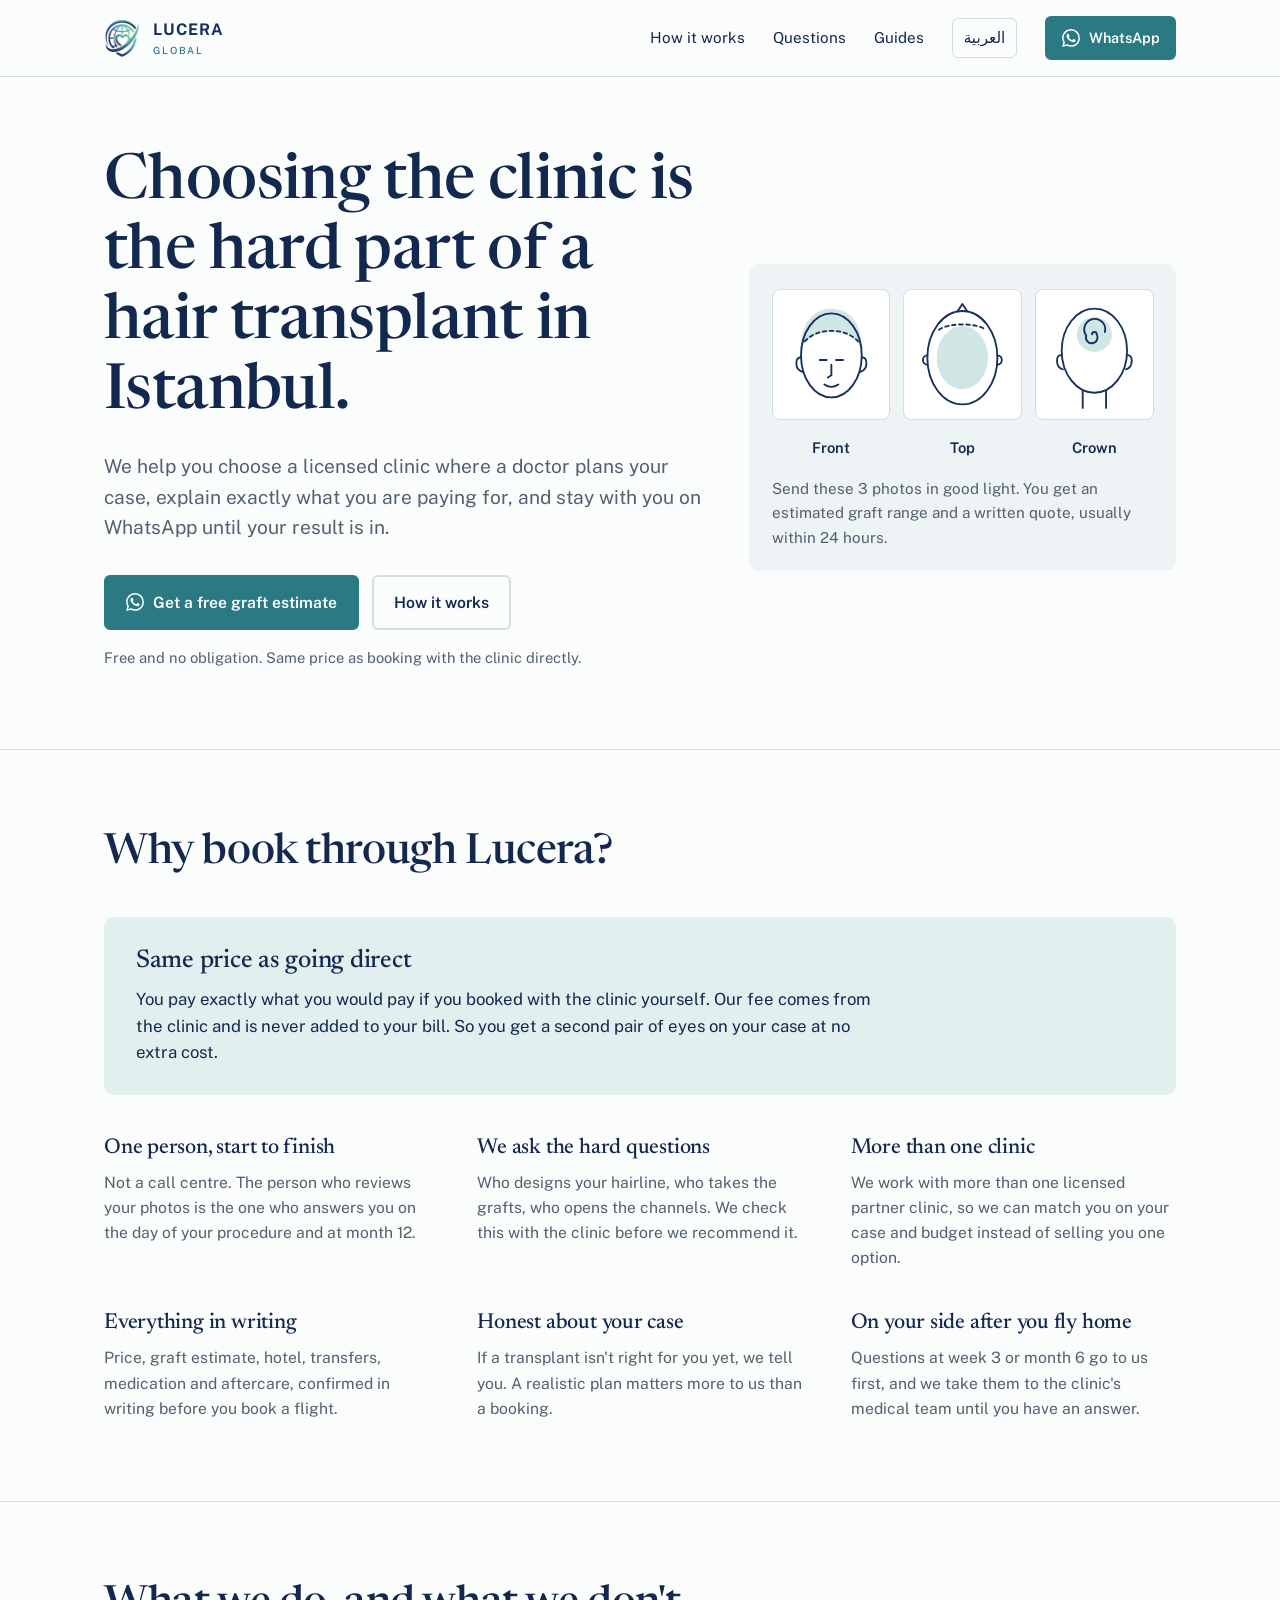
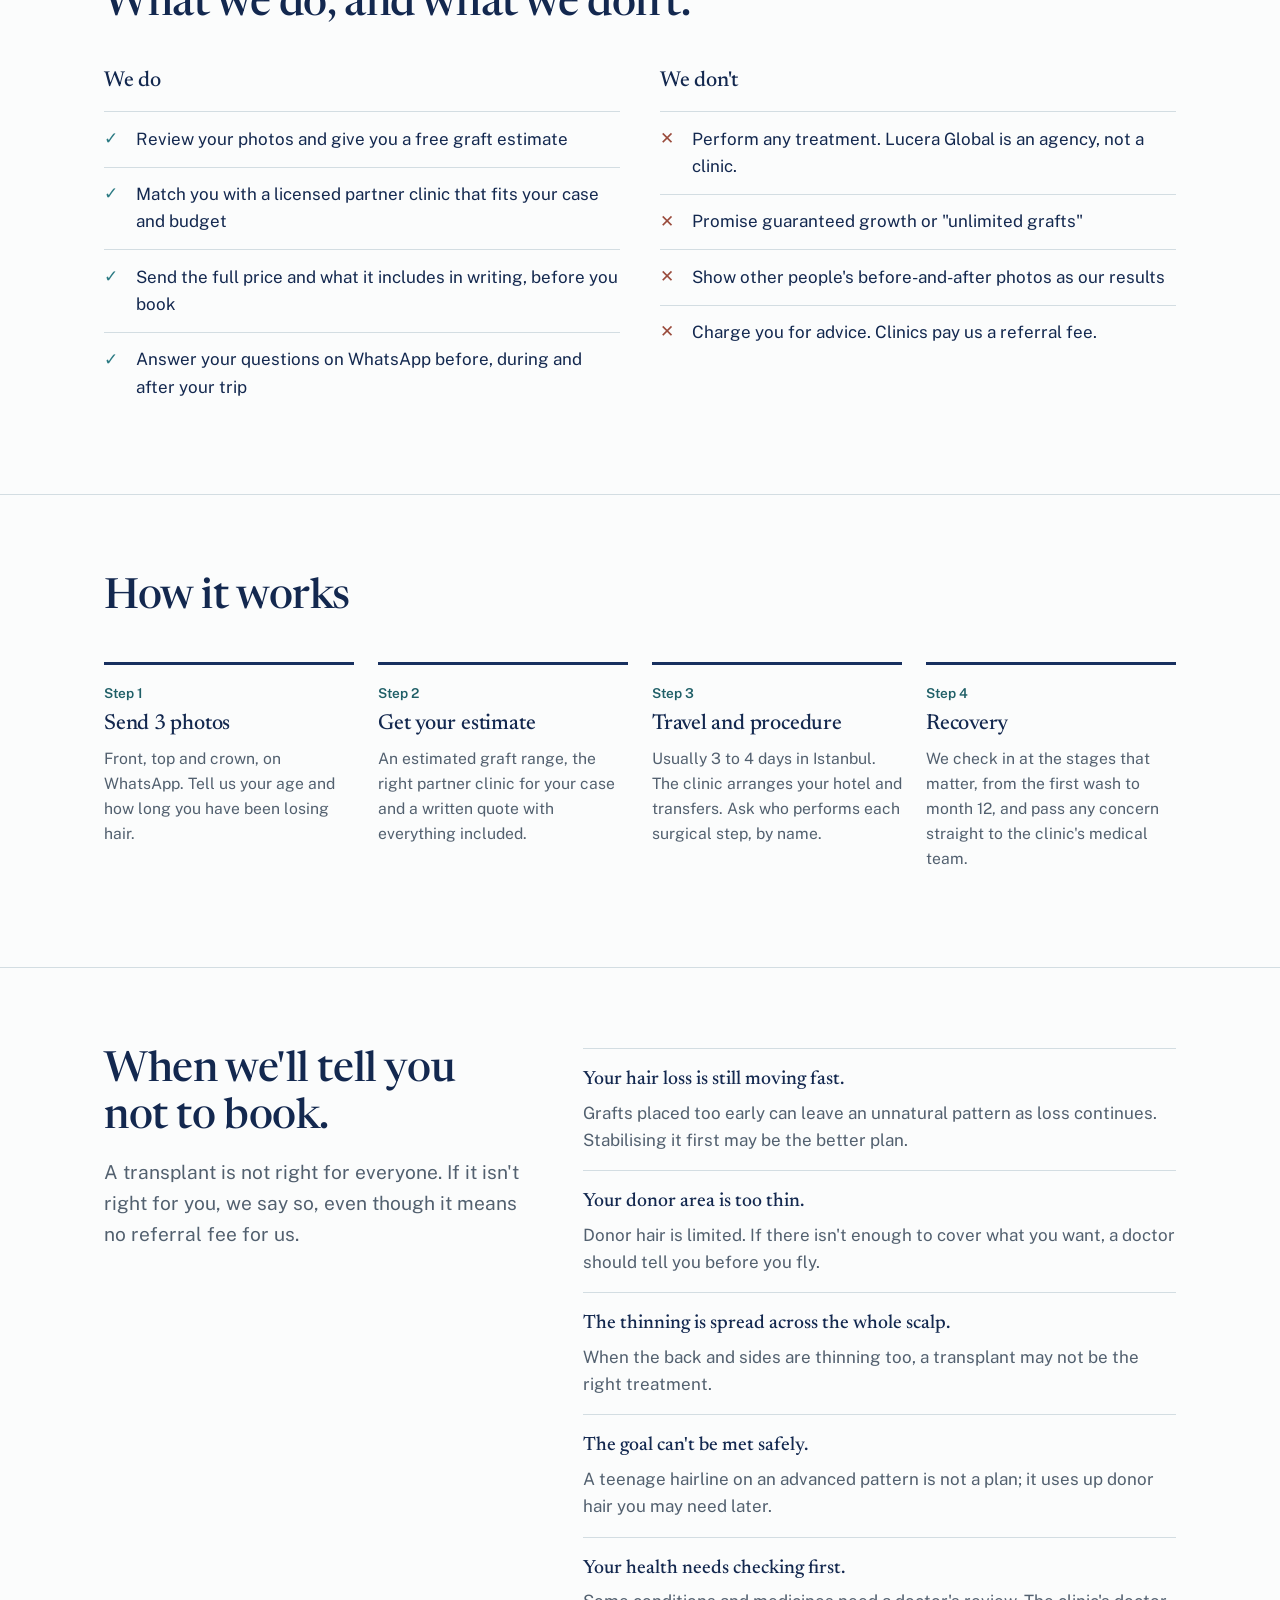
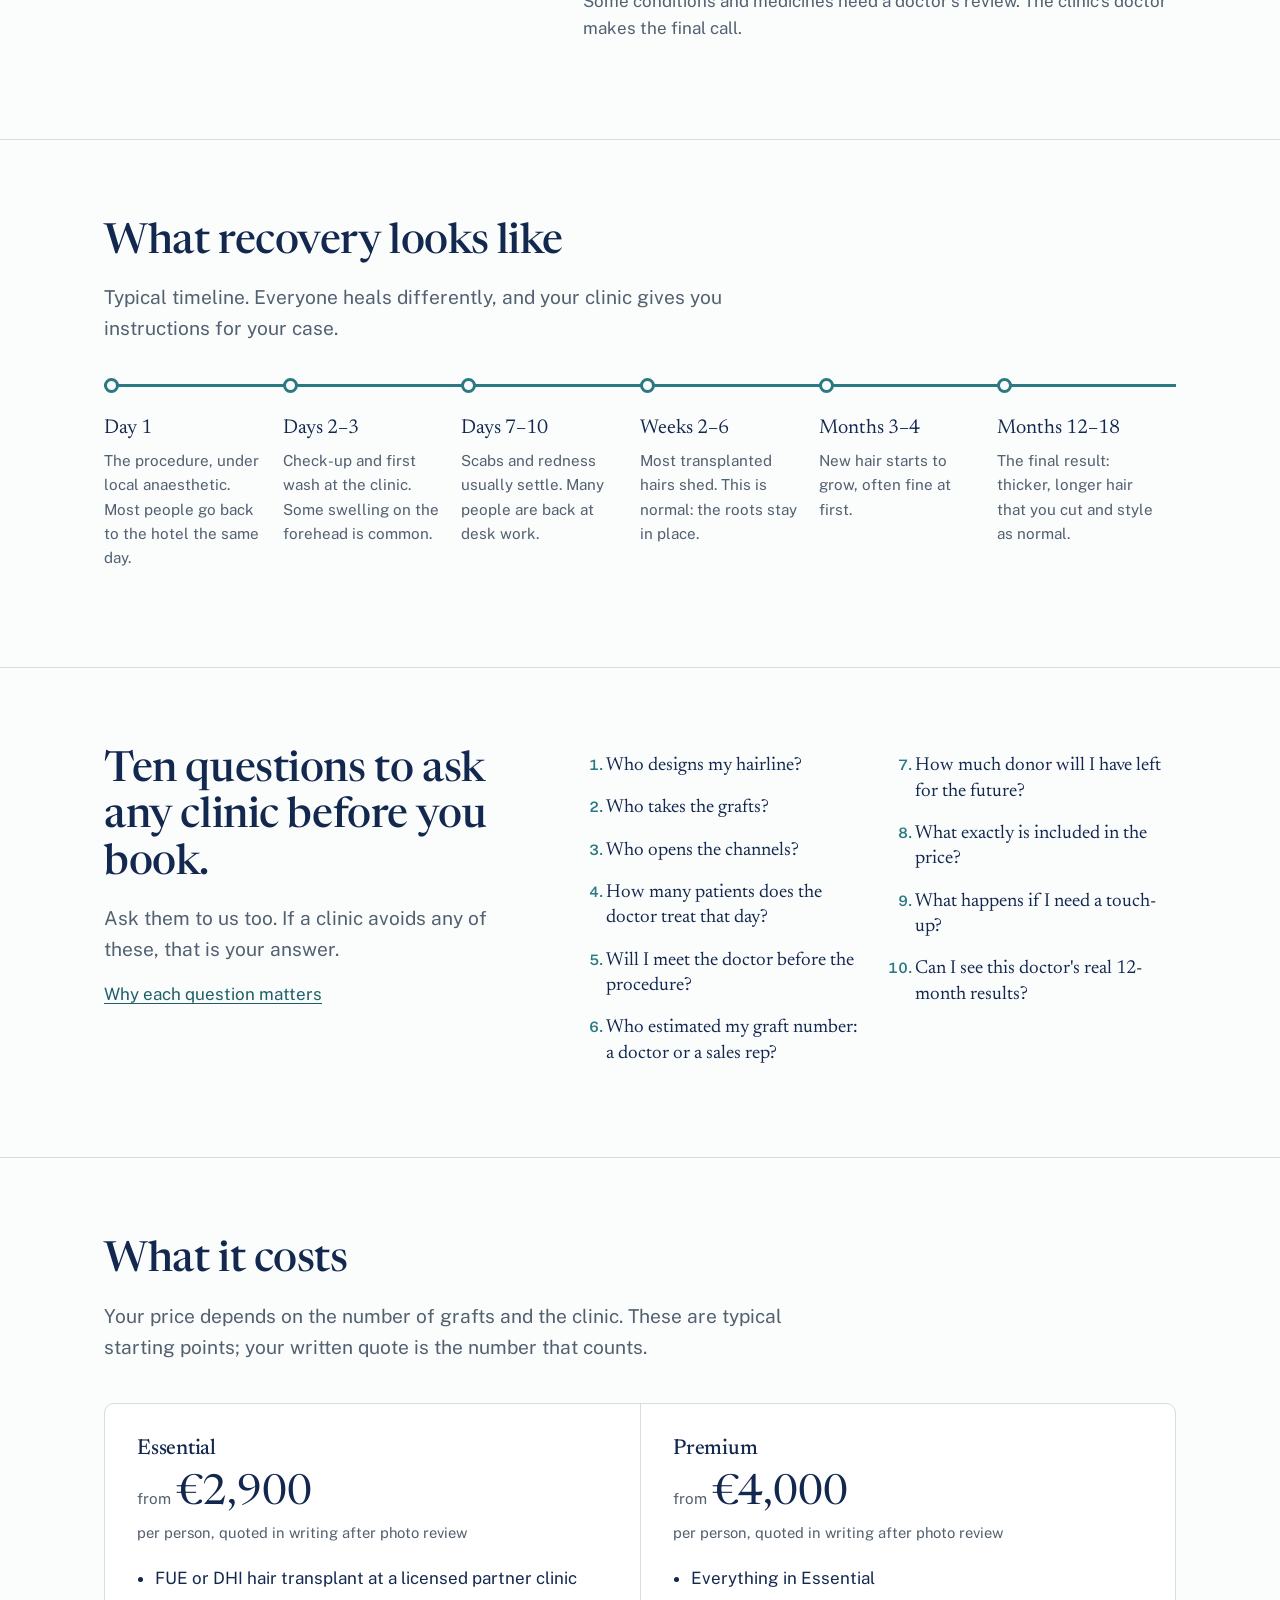
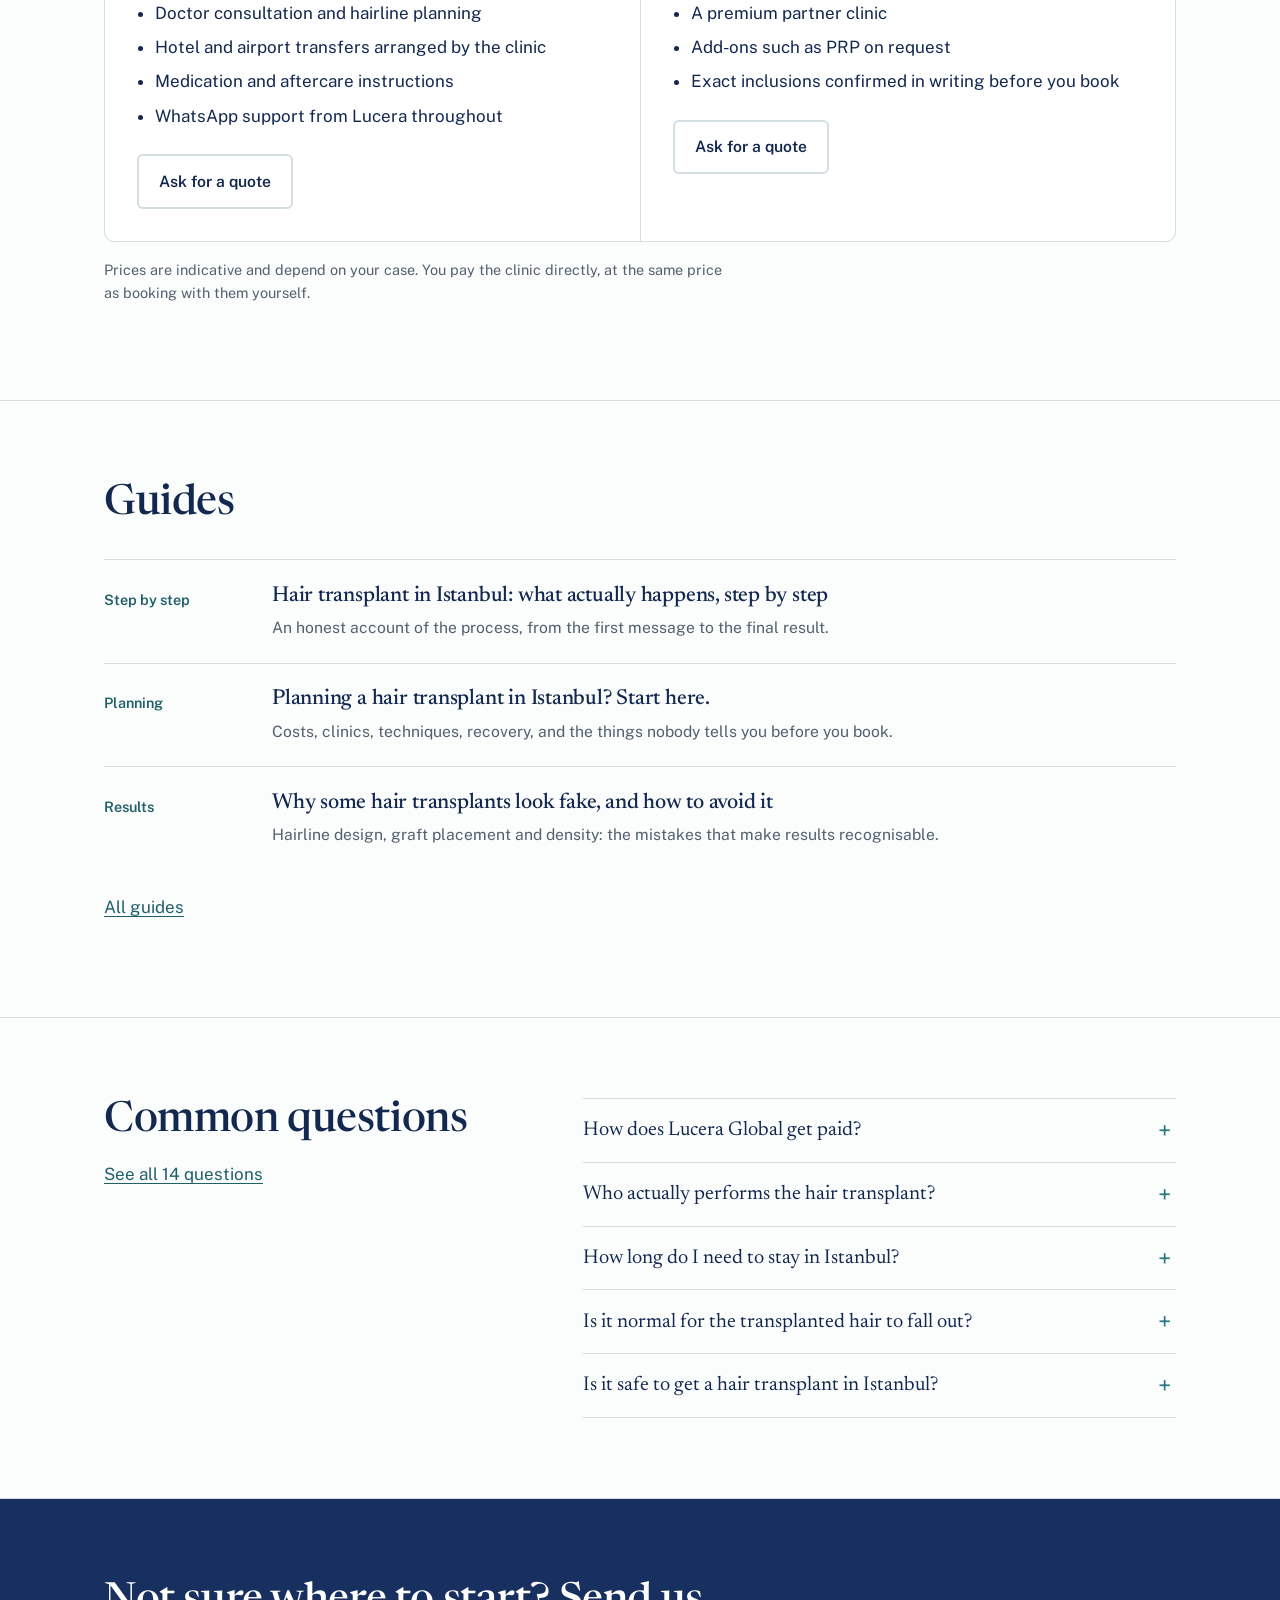
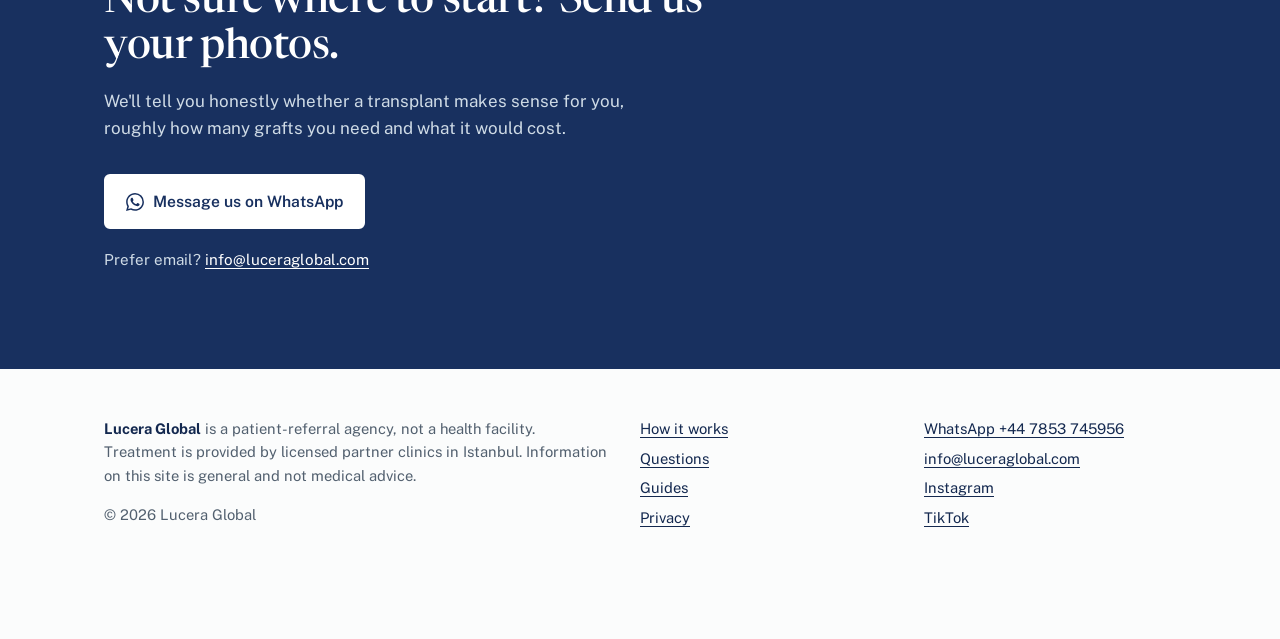
==== commit bf58dbe4: "Show prices in euro (EN + AR) Co-Authored-By: Claude Opus 5.5 <noreply@anthropic.com> Claude-Session" ====
--- a/index.html
+++ b/index.html
@@ -180,7 +180,7 @@
     <div class="prices">
       <div class="price">
         <h3>Essential</h3>
-        <div class="amount"><small>from</small>£2,500</div>
+        <div class="amount"><small>from</small>€2,900</div>
         <div class="terms">per person, quoted in writing after photo review</div>
         <ul>
           <li>FUE or DHI hair transplant at a licensed partner clinic</li>
@@ -193,7 +193,7 @@
       </div>
       <div class="price">
         <h3>Premium</h3>
-        <div class="amount"><small>from</small>£3,500</div>
+        <div class="amount"><small>from</small>€4,000</div>
         <div class="terms">per person, quoted in writing after photo review</div>
         <ul>
           <li>Everything in Essential</li>
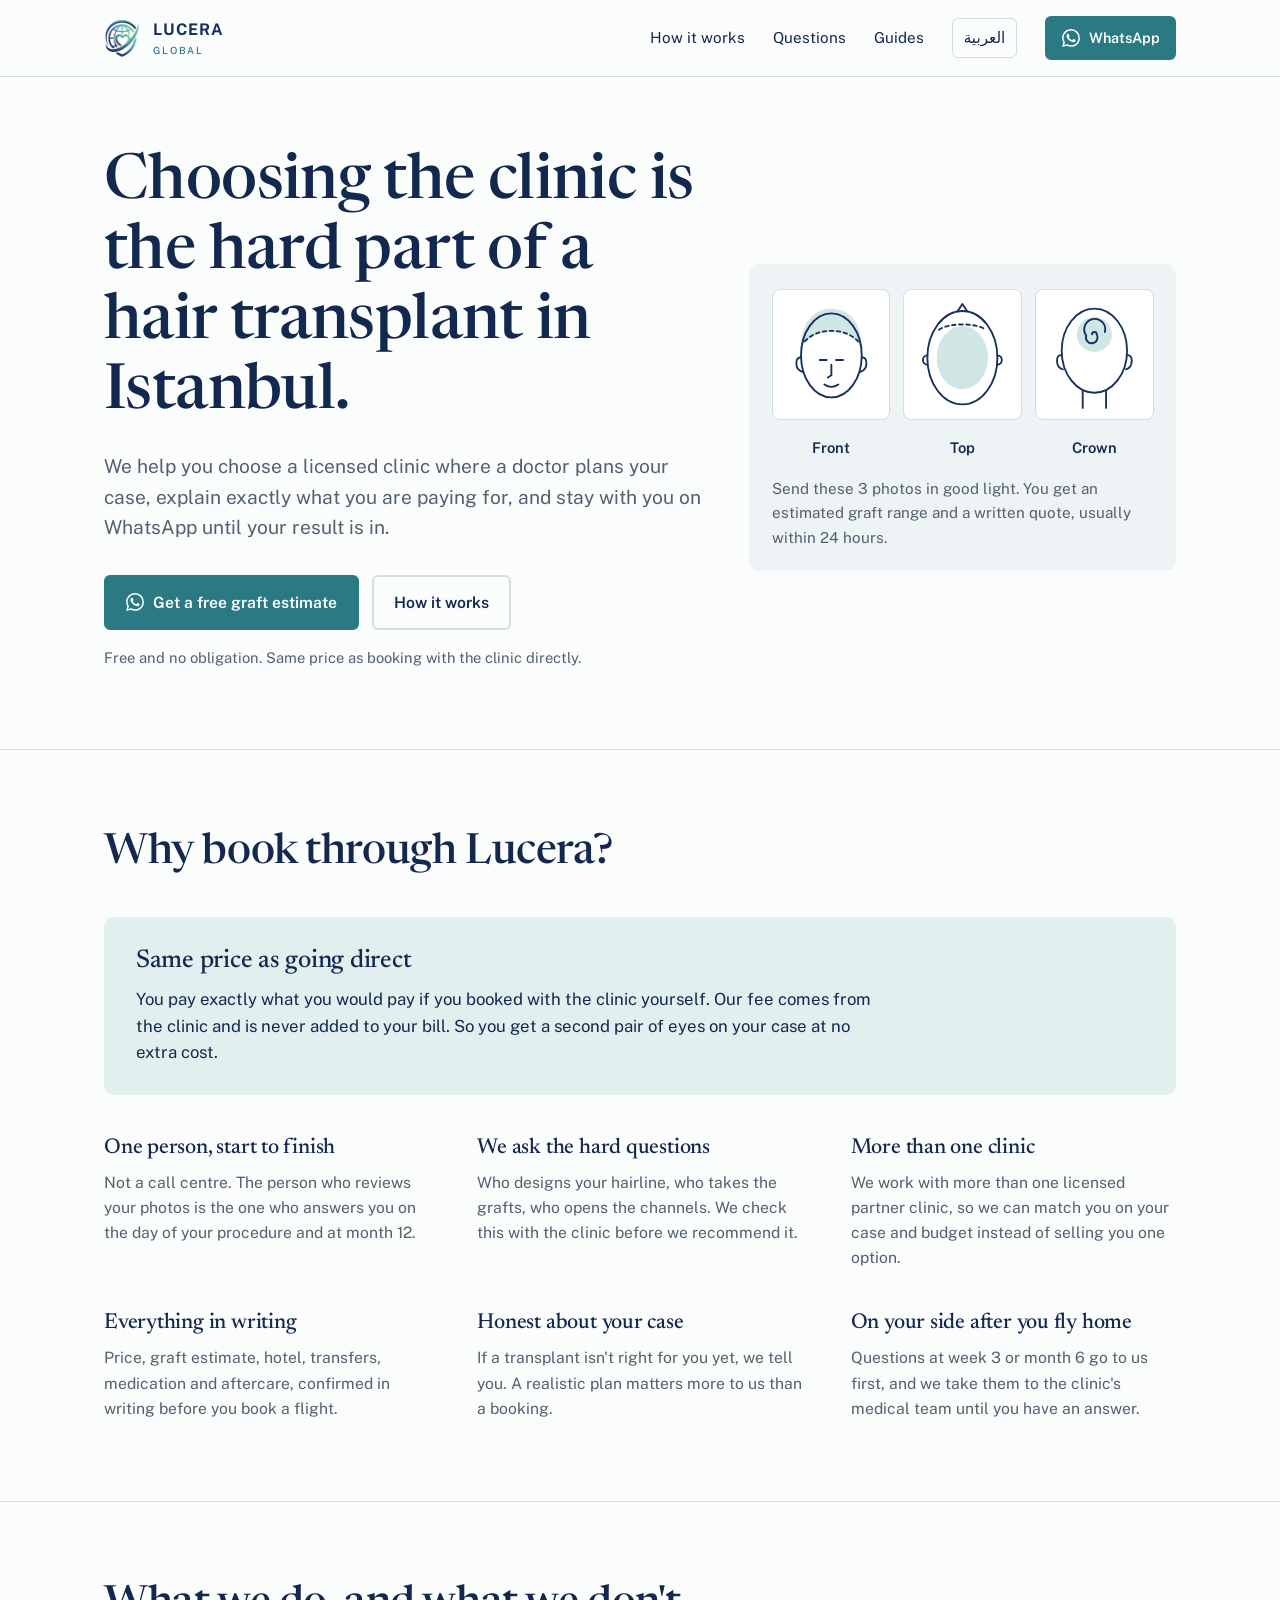
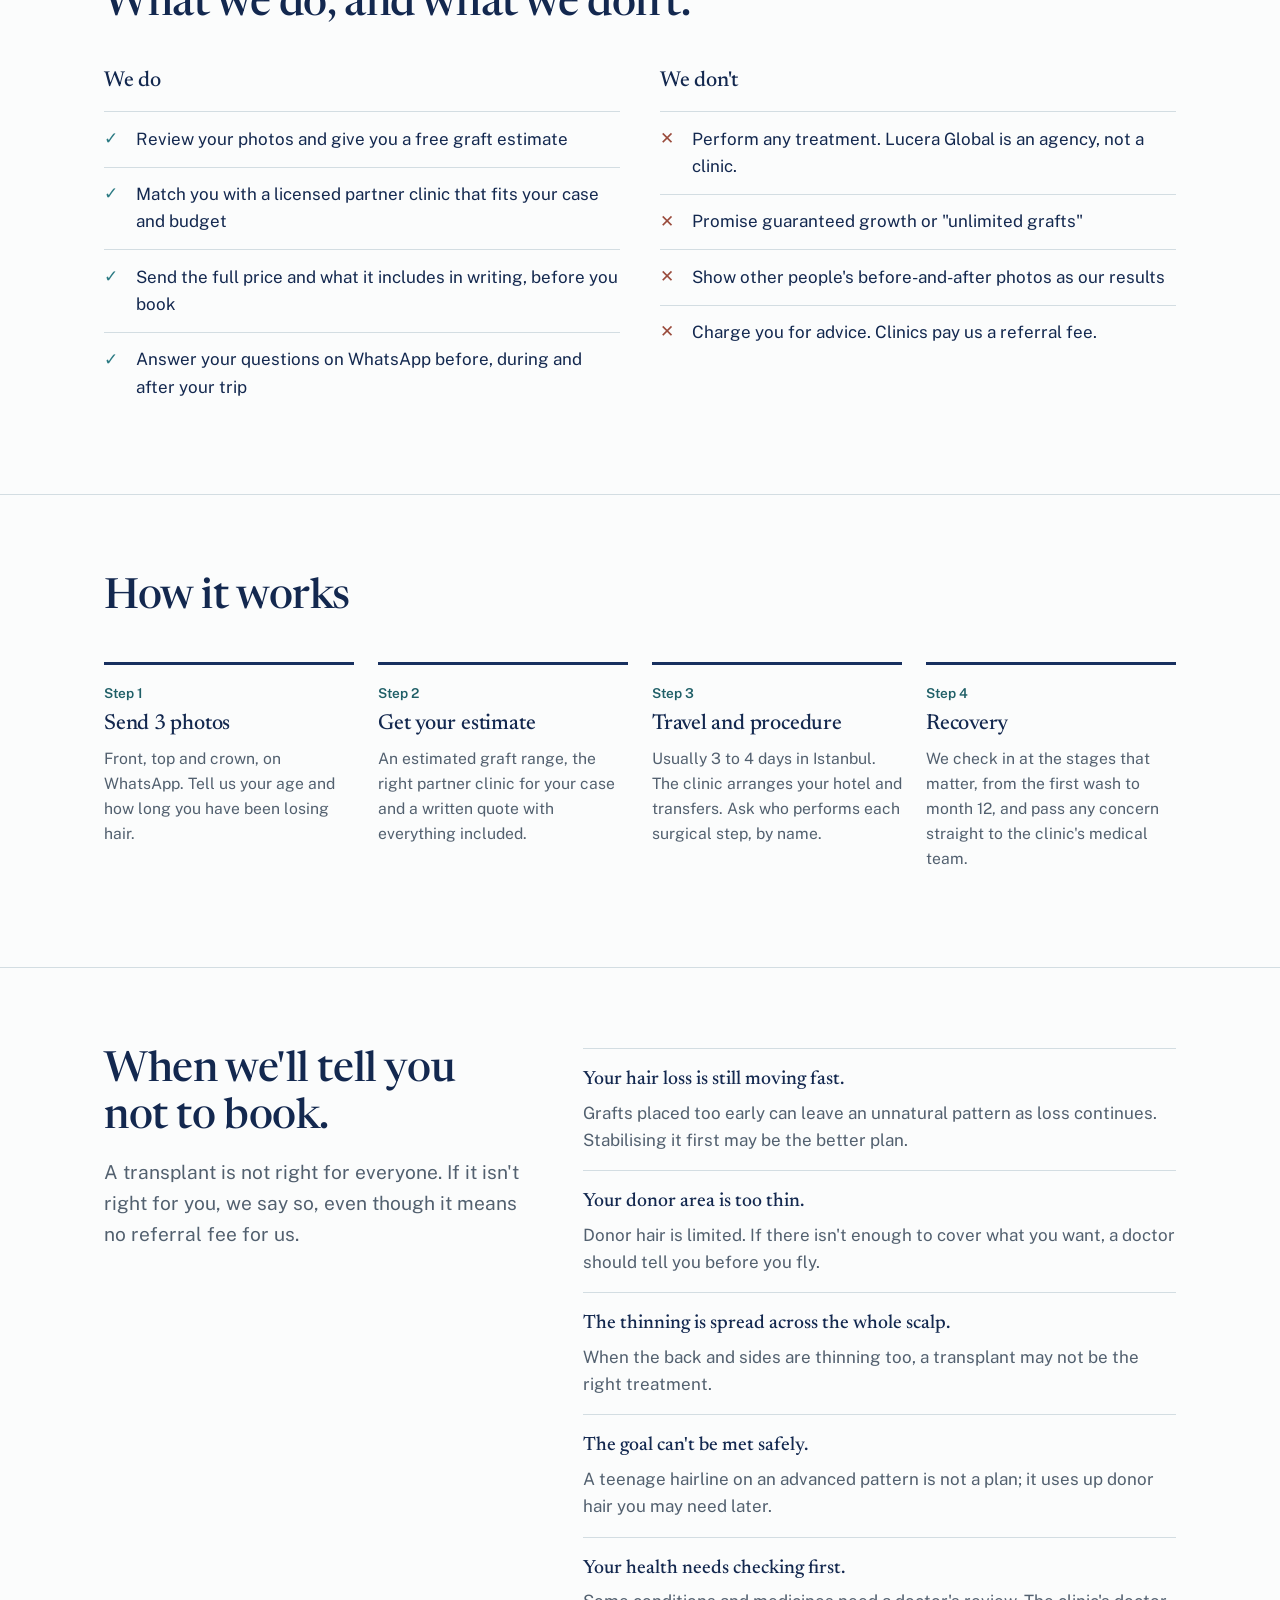
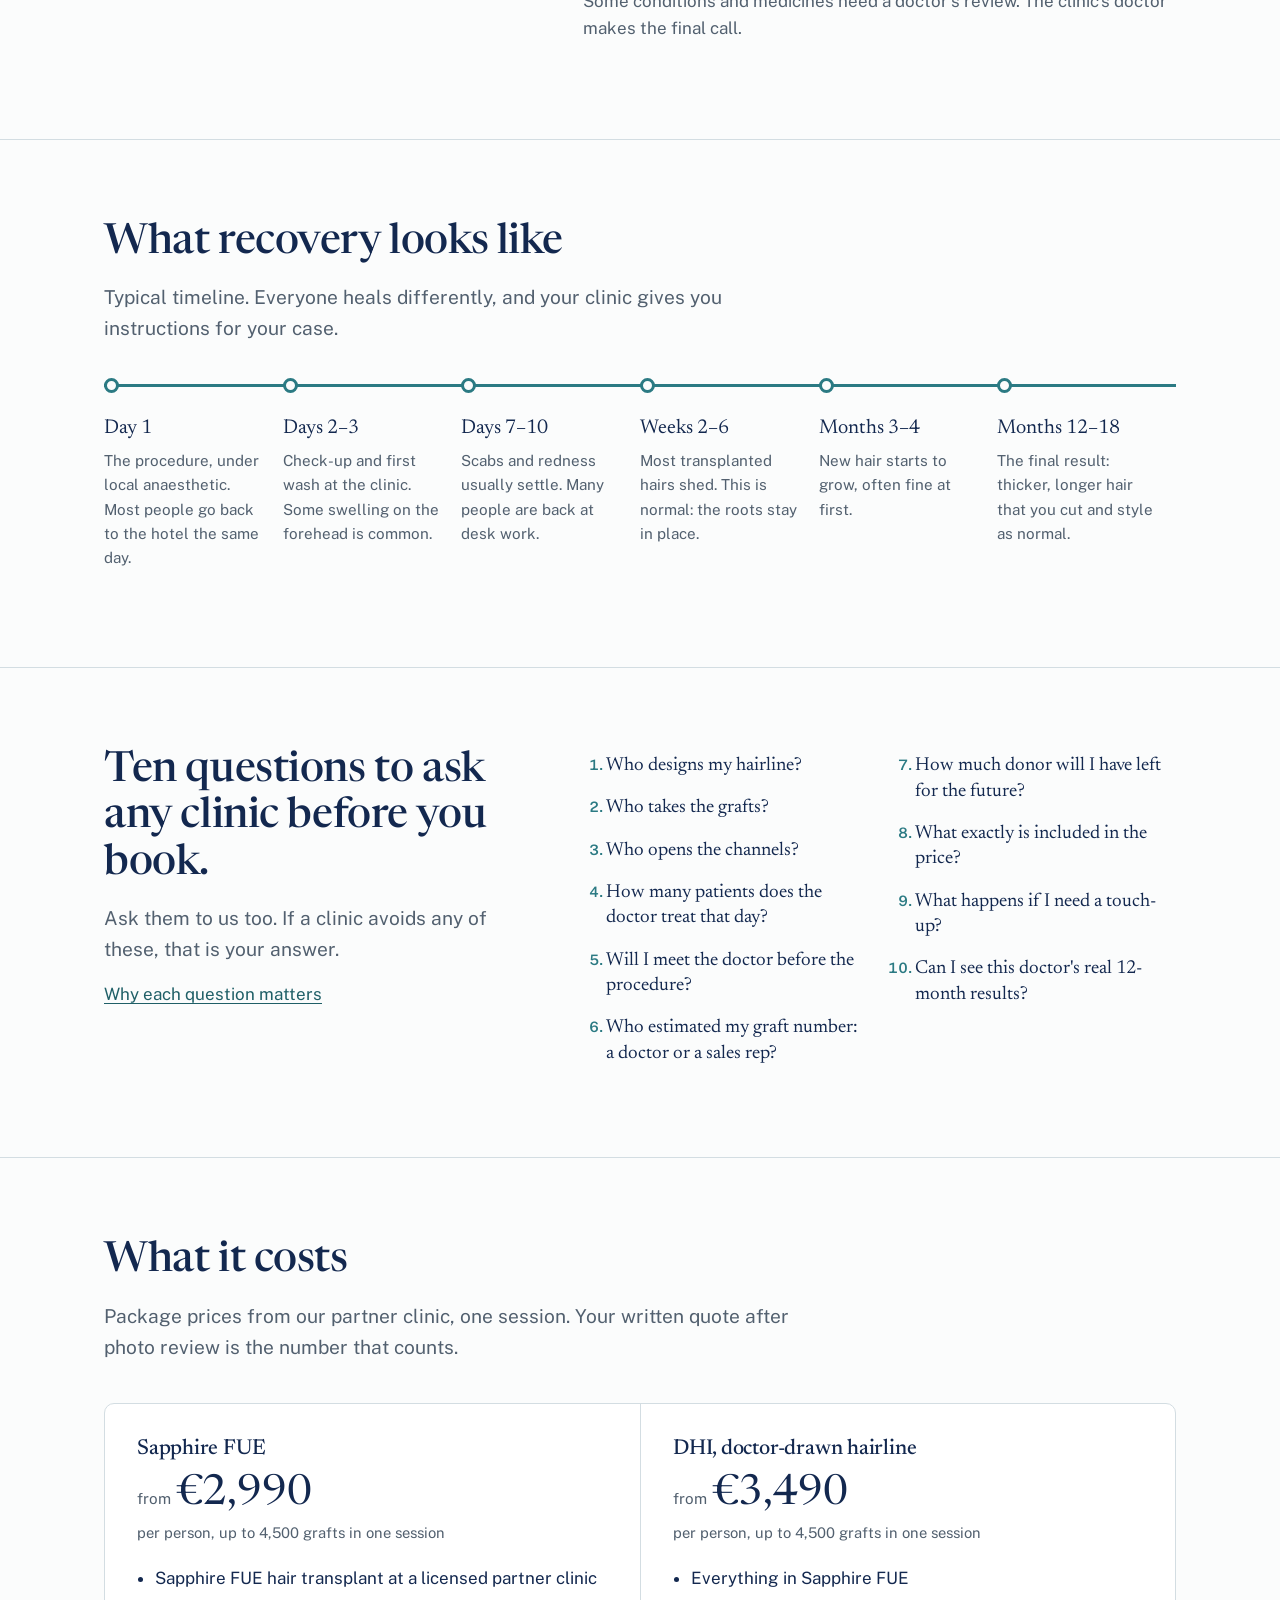
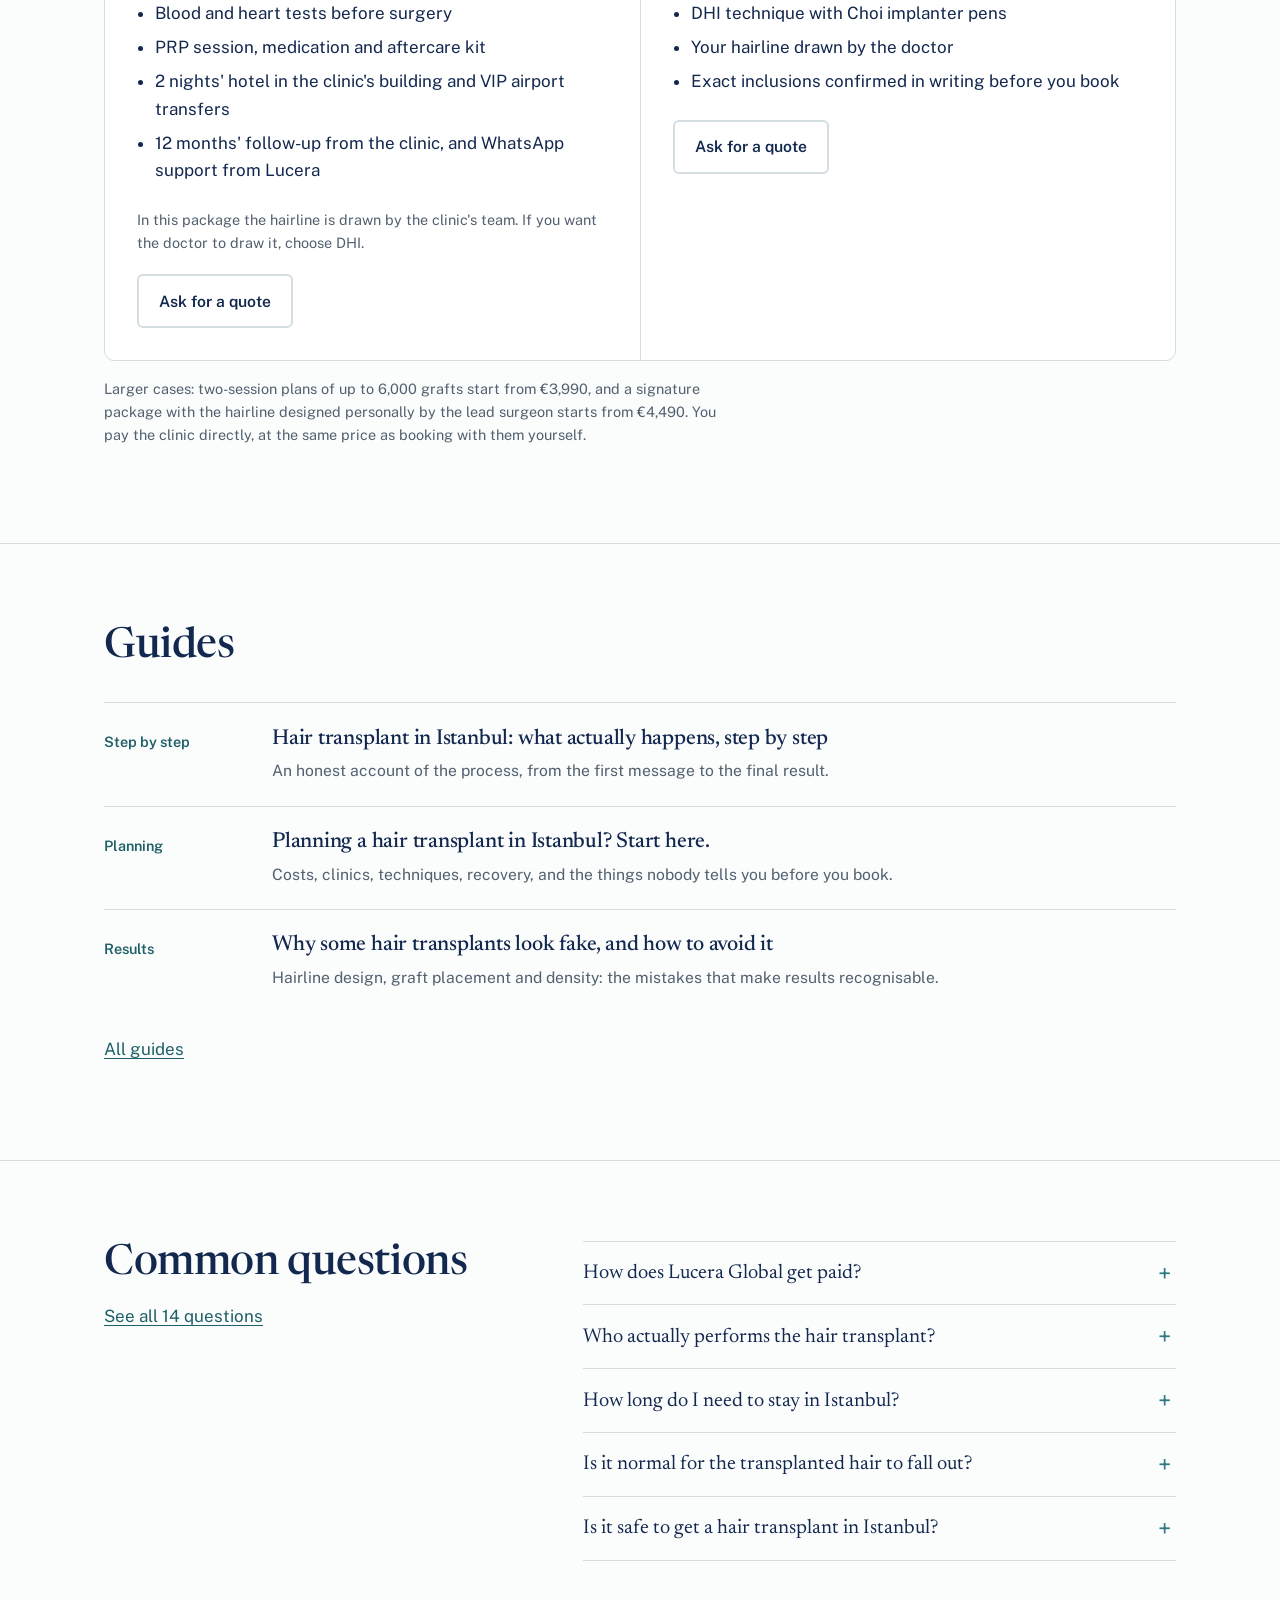
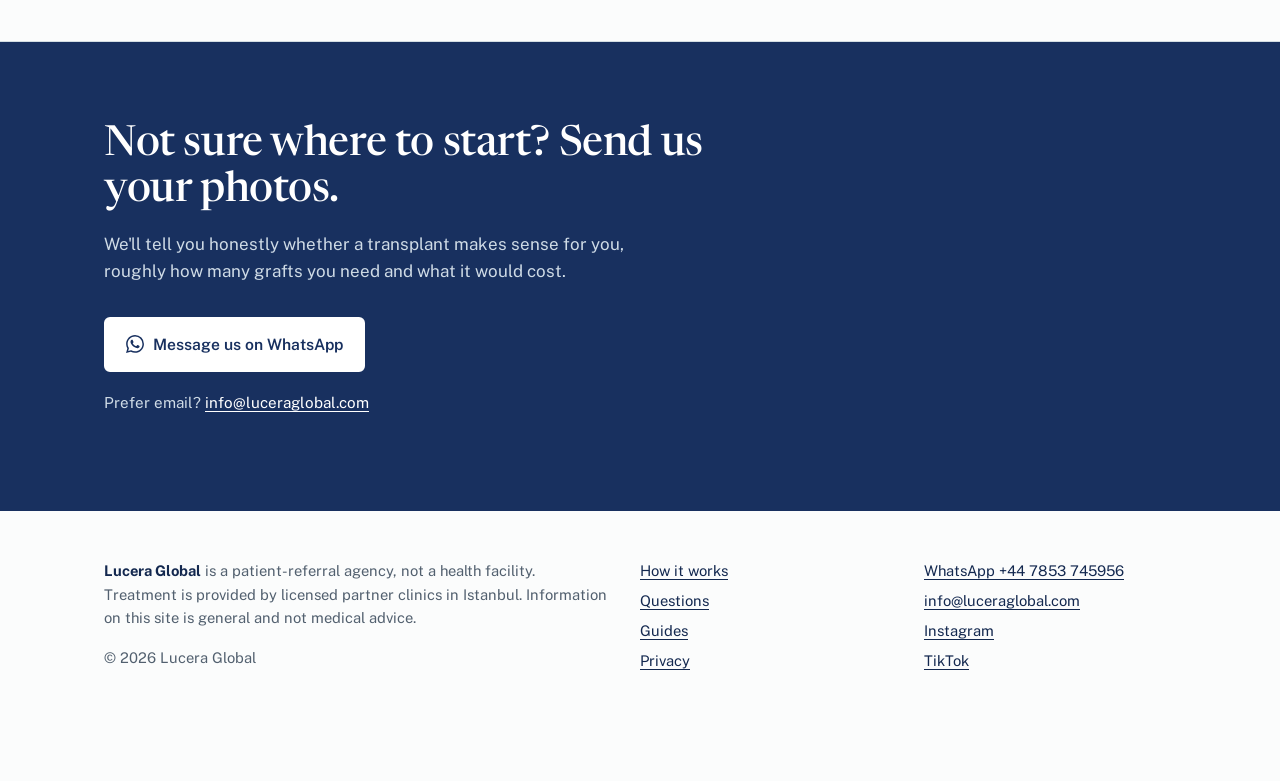
==== commit 48dd8196: "Prices from partner clinic list: Sapphire FUE from €2,990, DHI with doctor-drawn hairline from €3,49" ====
--- a/index.html
+++ b/index.html
@@ -5,21 +5,24 @@
 <meta name="viewport" content="width=device-width, initial-scale=1">
 <title>Lucera Global | Choose the right hair transplant clinic in Istanbul</title>
 <meta name="description" content="Lucera Global helps international patients choose a licensed, doctor-led hair transplant clinic in Istanbul. Free graft estimate from 3 photos, written quotes and honest answers.">
-<link rel="canonical" href="https://luceraglobal.com/">
-<link rel="alternate" hreflang="en" href="https://luceraglobal.com/">
-<link rel="alternate" hreflang="ar" href="https://luceraglobal.com/ar/">
-<link rel="alternate" hreflang="x-default" href="https://luceraglobal.com/">
+<link rel="canonical" href="https://www.luceraglobal.com/">
+<link rel="alternate" hreflang="en" href="https://www.luceraglobal.com/">
+<link rel="alternate" hreflang="ar" href="https://www.luceraglobal.com/ar/">
+<link rel="alternate" hreflang="x-default" href="https://www.luceraglobal.com/">
 <meta property="og:title" content="Lucera Global | Choose the right hair transplant clinic in Istanbul">
 <meta property="og:description" content="Lucera Global helps international patients choose a licensed, doctor-led hair transplant clinic in Istanbul. Free graft estimate from 3 photos, written quotes and honest answers.">
-<meta property="og:url" content="https://luceraglobal.com/">
+<meta property="og:url" content="https://www.luceraglobal.com/">
 <meta property="og:type" content="website">
 <meta property="og:locale" content="en_GB">
-<meta property="og:image" content="https://luceraglobal.com/images/logo.png">
+<meta property="og:image" content="https://www.luceraglobal.com/images/logo.png">
 <meta name="theme-color" content="#18305f">
-<link rel="icon" href="/images/mark.png" type="image/png">
+<link rel="icon" href="/favicon.ico" sizes="48x48">
+<link rel="icon" href="/favicon-96.png" type="image/png" sizes="96x96">
+<link rel="icon" href="/icon-192.png" type="image/png" sizes="192x192">
+<link rel="apple-touch-icon" href="/apple-touch-icon.png">
 <link rel="preload" href="/fonts/newsreader-latin-opsz-normal.woff2" as="font" type="font/woff2" crossorigin>
 <link rel="stylesheet" href="/assets/site.css">
-<script type="application/ld+json">{"@context": "https://schema.org", "@type": "Organization", "name": "Lucera Global", "url": "https://luceraglobal.com/", "logo": "https://luceraglobal.com/images/logo.png", "description": "Patient-referral agency that helps international patients choose a licensed hair transplant clinic in Istanbul. Not a health facility.", "email": "info@luceraglobal.com", "telephone": "+44 7853 745956", "areaServed": "Worldwide", "sameAs": ["https://instagram.com/luceraglobal", "https://tiktok.com/@luceraglobal"], "contactPoint": {"@type": "ContactPoint", "telephone": "+44 7853 745956", "contactType": "customer service", "availableLanguage": ["English", "Turkish"]}}</script>
+<script type="application/ld+json">{"@context": "https://schema.org", "@type": "Organization", "name": "Lucera Global", "url": "https://www.luceraglobal.com/", "logo": "https://www.luceraglobal.com/images/logo.png", "description": "Patient-referral agency that helps international patients choose a licensed hair transplant clinic in Istanbul. Not a health facility.", "email": "info@luceraglobal.com", "telephone": "+44 7853 745956", "areaServed": "Worldwide", "sameAs": ["https://instagram.com/luceraglobal", "https://tiktok.com/@luceraglobal"], "contactPoint": {"@type": "ContactPoint", "telephone": "+44 7853 745956", "contactType": "customer service", "availableLanguage": ["English", "Turkish"]}}</script>
 </head>
 <body>
 <a class="skip" href="#main">Skip to content</a>
@@ -176,35 +179,36 @@
 <section id="price">
   <div class="wrap">
     <h2 class="measure">What it costs</h2>
-    <p class="lead" style="margin-top:1rem">Your price depends on the number of grafts and the clinic. These are typical starting points; your written quote is the number that counts.</p>
+    <p class="lead" style="margin-top:1rem">Package prices from our partner clinic, one session. Your written quote after photo review is the number that counts.</p>
     <div class="prices">
       <div class="price">
-        <h3>Essential</h3>
-        <div class="amount"><small>from</small>€2,900</div>
-        <div class="terms">per person, quoted in writing after photo review</div>
-        <ul>
-          <li>FUE or DHI hair transplant at a licensed partner clinic</li>
-          <li>Doctor consultation and hairline planning</li>
-          <li>Hotel and airport transfers arranged by the clinic</li>
-          <li>Medication and aftercare instructions</li>
-          <li>WhatsApp support from Lucera throughout</li>
-        </ul>
+        <h3>Sapphire FUE</h3>
+        <div class="amount"><small>from</small>€2,990</div>
+        <div class="terms">per person, up to 4,500 grafts in one session</div>
+        <ul>
+          <li>Sapphire FUE hair transplant at a licensed partner clinic</li>
+          <li>Blood and heart tests before surgery</li>
+          <li>PRP session, medication and aftercare kit</li>
+          <li>2 nights' hotel in the clinic's building and VIP airport transfers</li>
+          <li>12 months' follow-up from the clinic, and WhatsApp support from Lucera</li>
+        </ul>
+        <p class="fine" style="margin:0 0 1.2rem">In this package the hairline is drawn by the clinic's team. If you want the doctor to draw it, choose DHI.</p>
         <a class="btn ghost" href="https://wa.me/447853745956" target="_blank" rel="noopener">Ask for a quote</a>
       </div>
       <div class="price">
-        <h3>Premium</h3>
-        <div class="amount"><small>from</small>€4,000</div>
-        <div class="terms">per person, quoted in writing after photo review</div>
-        <ul>
-          <li>Everything in Essential</li>
-          <li>A premium partner clinic</li>
-          <li>Add-ons such as PRP on request</li>
+        <h3>DHI, doctor-drawn hairline</h3>
+        <div class="amount"><small>from</small>€3,490</div>
+        <div class="terms">per person, up to 4,500 grafts in one session</div>
+        <ul>
+          <li>Everything in Sapphire FUE</li>
+          <li>DHI technique with Choi implanter pens</li>
+          <li>Your hairline drawn by the doctor</li>
           <li>Exact inclusions confirmed in writing before you book</li>
         </ul>
         <a class="btn ghost" href="https://wa.me/447853745956" target="_blank" rel="noopener">Ask for a quote</a>
       </div>
     </div>
-    <p class="fine">Prices are indicative and depend on your case. You pay the clinic directly, at the same price as booking with them yourself.</p>
+    <p class="fine">Larger cases: two-session plans of up to 6,000 grafts start from €3,990, and a signature package with the hairline designed personally by the lead surgeon starts from €4,490. You pay the clinic directly, at the same price as booking with them yourself.</p>
   </div>
 </section>
 
